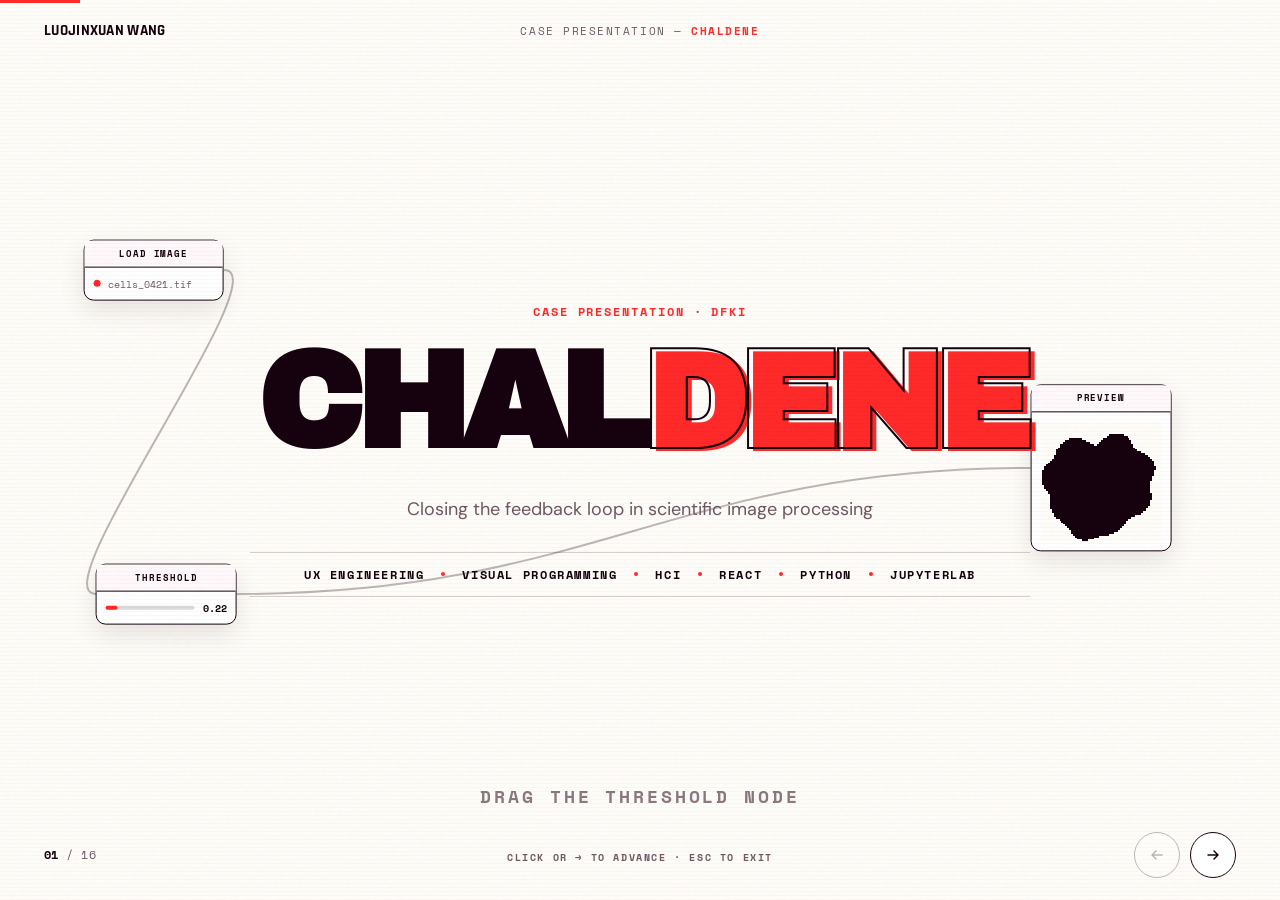
==== slides-chaldene.html @ ab882468 "Finish Goodgo slides" ====
<!doctype html>
<html lang="en">
  <head>
    <meta charset="UTF-8" />
    <meta name="viewport" content="width=device-width, initial-scale=1.0" />
    <meta name="theme-color" content="#ff2a2a" />
    <title>Chaldene — Case Presentation | Luojinxuan Wang</title>
    <meta name="description" content="Case presentation: closing the feedback loop in scientific image processing at DFKI." />
    <link
      rel="icon"
      href="data:image/svg+xml,%3Csvg xmlns='http://www.w3.org/2000/svg' viewBox='0 0 32 32'%3E%3Crect width='32' height='32' fill='%23fffdf9'/%3E%3Ccircle cx='13' cy='16' r='8' fill='%23ff2a2a'/%3E%3Crect x='15' y='8' width='12' height='12' rx='2.5' fill='%2316020e'/%3E%3Ccircle cx='11' cy='11' r='5' fill='none' stroke='%23f4cbd9' stroke-width='2.6'/%3E%3C/svg%3E"
    />
    <link rel="preconnect" href="https://fonts.googleapis.com" />
    <link rel="preconnect" href="https://fonts.gstatic.com" crossorigin />
    <link
      href="https://fonts.googleapis.com/css2?family=Archivo+Black&family=DM+Sans:wght@400;500;600;700&family=Rajdhani:wght@500;600;700&family=Space+Mono:wght@400;700&display=swap"
      rel="stylesheet"
    />
    <link rel="stylesheet" href="assets/css/slides.css" />
  </head>
  <body>
    <div class="noise"></div>
    <div class="scanlines"></div>
    <div class="deck-progress" aria-hidden="true"></div>

    <header class="deck-header">
      <a class="deck-brand" href="index.html">LUOJINXUAN WANG</a>
      <span class="deck-header-label mono">Case presentation — <b>Chaldene</b></span>
    </header>

    <main class="deck" aria-label="Chaldene case presentation slides">
      <div class="deck-track">
        <!-- 01 · Title -->
        <section class="slide slide--title" aria-label="Title">
          <!-- Decorative: a working miniature of the case — drag the threshold node and the
               preview re-renders. Pointer-only, hidden from assistive tech. -->
          <div class="hero-deco hero-lab" data-no-advance aria-hidden="true">
            <svg class="lab-wires"><path class="wire"></path><path class="wire"></path></svg>
            <div class="lab-node" data-node="0" style="--x: 12%; --y: 30%">
              <span class="ln-head">load image</span>
              <span class="ln-body"><i class="ln-dot"></i>cells_0421.tif</span>
            </div>
            <div class="lab-node" data-node="1" style="--x: 13%; --y: 66%">
              <span class="ln-head">threshold</span>
              <span class="ln-body"><span class="ln-slider"><i></i></span><b class="ln-val">0.42</b></span>
            </div>
            <div class="lab-node" data-node="2" style="--x: 86%; --y: 52%">
              <span class="ln-head">preview</span>
              <span class="ln-body"><canvas class="ln-canvas" width="64" height="64"></canvas></span>
            </div>
            <p class="deco-hint mono">Drag the threshold node</p>
          </div>
          <div class="slide-inner">
            <span class="kicker" data-s="1">Case presentation · DFKI</span>
            <h1 class="deck-name display" data-s="2">CHAL<span class="outline">DENE</span></h1>
            <p class="deck-sub" data-s="3">Closing the feedback loop in scientific image processing</p>
            <div class="spec deck-spec" data-s="4">
              <span>UX Engineering</span><span>Visual Programming</span><span>HCI</span><span>React</span
              ><span>Python</span><span>JupyterLab</span>
            </div>
          </div>
        </section>

        <!-- 02 · Context -->
        <section class="slide slide--statement" aria-label="Context: team and duration">
          <span class="slide-num mono"><b>02</b> — Context</span>
          <div class="slide-inner">
            <span class="kicker" data-s="1">Context</span>
            <h2 data-s="2">Where, how long, <span class="hl">with whom.</span></h2>
            <div class="facts">
              <div class="fact" data-s="3"><b>10 <em>months</em></b><span>Duration · student research assistant</span></div>
              <div class="fact" data-s="3"><b>DFKI</b><span>German Research Center for AI · Agents &amp; Simulated Reality group</span></div>
              <div class="fact" data-s="4"><b>My layer</b><span>The complete interaction layer — concept to shipped code</span></div>
              <div class="fact" data-s="4"><b>Full stack</b><span>React frontend · Python backend · JupyterLab</span></div>
            </div>
          </div>
        </section>


        <!-- 04 · Persona -->
        <section class="slide" aria-label="Targeted user persona">
          <span class="slide-num mono"><b>03</b> — The user</span>
          <div class="slide-inner">
            <span class="kicker" data-s="1">The user</span>
            <h2 data-s="2">A biologist. <span class="hl">Not a programmer.</span></h2>
            <div class="persona">
              <figure class="shot" data-s="3">
                <img
                  src="assets/images/slide-microscopy.jpg"
                  alt="Immunohistochemically stained tissue: colonic glands, DAB stain with hematoxylin counterstain"
                  loading="eager"
                />
                <figcaption>The kind of image she analyses — IHC stain, Center for Microscopy and Molecular Imaging</figcaption>
              </figure>
              <div>
                <div class="p-rows" data-s="4">
                  <div class="p-row"><span class="p-k">Works on</span><span>Cell &amp; tissue images — hundreds per experiment</span></div>
                  <div class="p-row"><span class="p-k">Expert in</span><span>Knowing what a good result looks like</span></div>
                  <div class="p-row"><span class="p-k">Not expert in</span><span>Python, environments, libraries</span></div>
                  <div class="p-row"><span class="p-k">Works by</span><span>Experimenting — change, look, judge, repeat</span></div>
                </div>
                <p class="p-quote" data-s="5">I can see when a segmentation is right. I just can't code my way there.</p>
              </div>
            </div>
          </div>
        </section>

        <!-- 05 · Pain point: code first -->
        <section class="slide slide--split" aria-label="Pain point: programming required">
          <span class="slide-num mono"><b>04</b> — Pain point</span>
          <div class="slide-inner">
            <div class="slide-copy">
              <span class="kicker" data-s="1">Pain point</span>
              <h2 data-s="2">First, become a <span class="hl">programmer.</span></h2>
              <p data-s="3">Before a single cell is counted: set up an environment, learn the libraries, write the code.</p>
              <span class="spec-label" data-s="4">Libraries she has to learn first</span>
              <div class="spec spec--left" data-s="4">
                <span>NumPy</span><span>SciPy</span><span>scikit-image</span><span>OpenCV</span
                ><span>Matplotlib</span>
              </div>
            </div>
            <div class="code-card" data-s="5">
              <div class="code-head"><i></i><i></i><i></i><span>count_cells.py</span></div>
              <pre><span class="c-dim">$</span> conda create -n imaging python=3.10
<span class="c-dim">$</span> pip install numpy scikit-image opencv-python

<span class="c-kw">import</span> numpy <span class="c-kw">as</span> np
<span class="c-kw">from</span> skimage <span class="c-kw">import</span> io, filters, measure

img    = io.imread(<span class="c-str">"cells_0421.tif"</span>)
gray   = img.mean(axis=<span class="c-str">2</span>)
t      = filters.threshold_otsu(gray)
binary = gray &gt; t        <span class="c-cmt"># is this right? run again…</span>
cells  = measure.label(binary)</pre>
            </div>
          </div>
        </section>

        <!-- 06 · Pain point stayed: seeing -->
        <section class="slide slide--stack" aria-label="Pain point: no visual feedback">
          <span class="slide-num mono"><b>05</b> — Pain point</span>
          <div class="slide-inner">
            <div class="slide-copy">
              <span class="kicker" data-s="1">Chaldene fixed the code…</span>
              <h2 data-s="2">…but not the <span class="hl">seeing.</span></h2>
              <ul data-s="3">
                <li>Parameters = text fields. <strong>Which number is right?</strong></li>
                <li>Previews: <strong>tiny and static.</strong></li>
                <li>Comparing: <strong>memory, or external tools.</strong></li>
              </ul>
            </div>
            <figure class="shot" style="--ar: 3038/788" data-s="4">
              <img src="assets/images/cs-chaldene-old-workflow.png" alt="The original Chaldene workflow, with every parameter entered as a plain text field" loading="eager" />
              <figcaption>Before — parameters as bare text fields, previews too small to judge</figcaption>
            </figure>
          </div>
        </section>

        <!-- 07 · What users really want -->
        <section class="slide slide--statement" aria-label="What users really want">
          <span class="slide-num mono"><b>06</b> — The need</span>
          <div class="slide-inner">
            <span class="kicker" data-s="1">What they really want</span>
            <h2 data-s="2">Not to program.<br />To <span class="hl">experiment.</span></h2>
            <div class="cycle" data-s="3">
              <div class="cycle-row">
                <b class="cyc" style="--i: 0">Change</b>
                <i class="cyc-arr" aria-hidden="true"></i>
                <b class="cyc" style="--i: 1">See</b>
                <i class="cyc-arr" aria-hidden="true"></i>
                <b class="cyc" style="--i: 2">Understand</b>
                <i class="cyc-arr" aria-hidden="true"></i>
                <b class="cyc" style="--i: 3">Repeat</b>
              </div>
              <div class="cycle-return"><span class="cycle-break" aria-hidden="true"></span></div>
              <p class="cycle-caption">Loop broken — you change a value and see nothing</p>
            </div>
          </div>
        </section>

        <!-- 08 · Design goals -->
        <section class="slide slide--statement" aria-label="Five design goals">
          <span class="slide-num mono"><b>07</b> — Direction</span>
          <div class="slide-inner">
            <span class="kicker" data-s="1">Research → direction</span>
            <h2 data-s="2">Five goals guarded every decision</h2>
            <ol class="goals">
              <li data-s="3"><span class="g-num">01</span><span><strong>Direct interaction</strong><span class="g-sub">Grab and drag — don't type numbers</span></span></li>
              <li data-s="3"><span class="g-num">02</span><span><strong>Less to remember</strong><span class="g-sub">The system keeps track, not the human</span></span></li>
              <li data-s="4"><span class="g-num">03</span><span><strong>Instant visual feedback</strong><span class="g-sub">Every change visible immediately</span></span></li>
              <li data-s="4"><span class="g-num">04</span><span><strong>Comparison that jumps out</strong><span class="g-sub">Differences hit the eye</span></span></li>
              <li data-s="5"><span class="g-num">05</span><span><strong>Speed that keeps up</strong><span class="g-sub">Stuttering feedback helps no one</span></span></li>
            </ol>
          </div>
        </section>

        <!-- 09 · Solution 1 -->
        <section class="slide slide--stack" aria-label="Parameter controls">
          <span class="slide-num mono"><b>08</b> — Design</span>
          <div class="slide-inner">
            <div class="ctrl-head">
              <div class="slide-copy">
                <span class="kicker" data-s="1">Solution 01</span>
                <h2 data-s="2">Touch the <span class="hl">parameters.</span></h2>
              </div>
              <figure class="ctrl ctrl--sm" data-s="3">
                <div class="ctrl-media">
                  <img src="assets/images/cs-chaldene-slider.png" alt="Hybrid control: a slider paired with an exact number field" loading="eager" />
                </div>
                <figcaption><b>Slider + number</b> — feel it, still document it</figcaption>
              </figure>
            </div>
            <div class="ctrl-pair" data-s="4">
              <figure class="ctrl">
                <div class="ctrl-media">
                  <img src="assets/images/cs-chaldene-histo.png" alt="Histogram control: pick the range directly in the distribution" loading="eager" />
                </div>
                <figcaption><b>Histogram range</b> — cut where the data is, not blind</figcaption>
              </figure>
              <figure class="ctrl">
                <div class="ctrl-media">
                  <img src="assets/images/cs-chaldene-crop.jpg" alt="Visual cropper: drag a frame instead of typing four coordinates" loading="eager" />
                </div>
                <figcaption><b>Visual cropper</b> — drag a frame, not four coordinates</figcaption>
              </figure>
            </div>
          </div>
        </section>

        <!-- 10 · Solution 2 -->
        <section class="slide slide--stack" aria-label="Synchronized image viewer">
          <span class="slide-num mono"><b>09</b> — Design</span>
          <div class="slide-inner">
            <div class="slide-copy">
              <span class="kicker" data-s="1">Solution 02</span>
              <h2 data-s="2">Every node, <span class="hl">one view.</span></h2>
              <p data-s="3">Zoom in one node — all nodes follow. <strong>The same cell, at every step, at the same time.</strong></p>
            </div>
            <figure class="shot" data-s="4">
              <video class="shot-video" style="--ar: 1296/346"
                     poster="assets/images/cs-chaldene-nodessync-poster.jpg"
                     autoplay loop muted playsinline preload="auto"
                     aria-label="Zooming one node moves every other node to the same spot">
                <source src="assets/video/cs-chaldene-nodessync.mp4" type="video/mp4" />
                <source src="assets/video/cs-chaldene-nodessync.webm" type="video/webm" />
              </video>
              <figcaption>Zoom one node — every other node jumps to the same spot</figcaption>
            </figure>
          </div>
        </section>

        <!-- 11 · Solution 3 -->
        <section class="slide slide--split" aria-label="Difference map">
          <span class="slide-num mono"><b>10</b> — Design</span>
          <div class="slide-inner">
            <div class="slide-copy">
              <span class="kicker" data-s="1">Solution 03</span>
              <h2 data-s="2">Make the change <span class="hl">visible.</span></h2>
              <p data-s="3">The difference map highlights exactly the pixels an operation changed — right inside the node. <strong>What did this step do? One glance.</strong></p>
            </div>
            <figure class="shot shot--cap" data-s="4">
              <video class="shot-video" style="--ar: 600/644"
                     poster="assets/images/cs-chaldene-diff-poster.jpg"
                     autoplay loop muted playsinline preload="auto"
                     aria-label="Toggling Diff on the remove-small-objects node reveals exactly which pixels changed">
                <source src="assets/video/cs-chaldene-diff.mp4" type="video/mp4" />
                <source src="assets/video/cs-chaldene-diff.webm" type="video/webm" />
              </video>
              <figcaption>Toggle Diff — the map marks exactly what the operation removed</figcaption>
            </figure>
          </div>
        </section>

        <!-- 12 · Solution 4 -->
        <section class="slide slide--split" aria-label="Batch processing">
          <span class="slide-num mono"><b>11</b> — Design</span>
          <div class="slide-inner">
            <div class="slide-copy">
              <span class="kicker" data-s="1">Solution 04</span>
              <h2 data-s="2">Nobody analyses <span class="hl">one</span> image.</h2>
              <p data-s="3">Research means series — often hundreds. One interface to select and manage whole collections.</p>
            </div>
            <figure class="shot shot--cap" style="--ar: 690/1198" data-s="4">
              <img src="assets/images/cs-chaldene-batch.jpg" alt="Batch interface for selecting and managing whole image collections" loading="eager" />
            </figure>
          </div>
        </section>

        <!-- 13 · A decision change -->
        <section class="slide slide--statement slide--anchor-top" aria-label="A decision change: grid search">
          <span class="slide-num mono"><b>12</b> — A decision change</span>
          <div class="slide-inner">
            <span class="kicker" data-s="1">A decision change · mid-project evaluation</span>
            <h2 data-s="2">They asked for a tree.<br />They needed a <span class="hl">gallery.</span></h2>
            <div class="reveal-zone">
            <p data-s="3">The wish: collapsible results for parameter search. I took it seriously — not literally.</p>
            <div class="sketch2 sketch2--seq">
              <div class="sketch-card sk-tree" data-s="4">
                <span class="sk-badge is-no" aria-hidden="true">✕</span>
                <svg viewBox="0 0 240 120" fill="none" aria-hidden="true">
                  <rect x="8" y="8" width="70" height="18" rx="4" stroke="currentColor" stroke-width="2"/>
                  <path d="M20 26v64M20 44h18M20 66h18M20 90h18" stroke="currentColor" stroke-width="2" stroke-linecap="round"/>
                  <rect x="42" y="36" width="60" height="16" rx="4" stroke="currentColor" stroke-width="2"/>
                  <rect x="42" y="58" width="60" height="16" rx="4" stroke="currentColor" stroke-width="2"/>
                  <rect x="42" y="82" width="60" height="16" rx="4" stroke="currentColor" stroke-width="2"/>
                  <path d="M112 44v40M112 58h16M112 84h16" stroke="currentColor" stroke-width="2" stroke-linecap="round"/>
                  <rect x="132" y="50" width="52" height="16" rx="4" stroke="currentColor" stroke-width="2"/>
                  <rect x="132" y="76" width="52" height="16" rx="4" stroke="currentColor" stroke-width="2"/>
                  <text x="196" y="66" font-size="26" fill="currentColor" font-family="monospace">?</text>
                </svg>
                <span class="sk-label">Tree — one direction only. 3+ parameters: unreadable</span>
              </div>
              <div class="sketch-card sk-gallery" data-build="1">
                <span class="sk-badge is-yes" aria-hidden="true">✓</span>
                <svg viewBox="0 0 240 120" fill="none" aria-hidden="true">
                  <rect x="14" y="10" width="60" height="44" rx="5" stroke="currentColor" stroke-width="2"/>
                  <rect x="90" y="10" width="60" height="44" rx="5" stroke="currentColor" stroke-width="2"/>
                  <rect x="166" y="10" width="60" height="44" rx="5" stroke="currentColor" stroke-width="2"/>
                  <rect x="14" y="66" width="60" height="44" rx="5" stroke="currentColor" stroke-width="2"/>
                  <rect x="90" y="66" width="60" height="44" rx="5" stroke="#ff2a2a" stroke-width="3"/>
                  <path class="sk-check" d="M108 88l8 8 16-16" stroke="#ff2a2a" stroke-width="3" stroke-linecap="round" stroke-linejoin="round" fill="none"/>
                  <rect x="166" y="66" width="60" height="44" rx="5" stroke="currentColor" stroke-width="2"/>
                </svg>
                <span class="sk-label">Gallery dialog — every combination side by side, pick with your eyes</span>
              </div>
            </div>
              <figure class="gallery-reveal" data-build="2">
                <img src="assets/images/cs-chaldene-gallery.jpg" alt="The grid-search gallery: every parameter combination rendered side by side for comparison" loading="eager" />
                <figcaption>What shipped — compare with your eyes, one click back into the pipeline</figcaption>
              </figure>
            </div>
          </div>
        </section>

        <!-- 14 · Under the hood -->
        <section class="slide slide--statement" aria-label="Engineering under the hood">
          <span class="slide-num mono"><b>13</b> — Engineering</span>
          <div class="slide-inner">
            <span class="kicker" data-s="1">Under the hood</span>
            <h2 data-s="2">More previews —<br /><span class="hl">zero waiting.</span></h2>
            <p data-s="3">The heavy maths runs on the server, but the picture is <strong>drawn on your own screen</strong> — so zooming and panning never wait for anything. And every preview travels bundled into a single message. That part is a trade:</p>
            <div class="race" data-s="4">
              <div class="race-row">
                <span class="race-name">Send a link, then go and fetch the picture</span>
                <div class="race-line">
                  <div class="race-bar" style="width: 90%">
                    <span class="seg seg-msg" style="--w: 11">Message</span>
                    <span class="seg seg-wait" style="--w: 34">Screen has to ask a second time</span>
                    <span class="seg seg-img" style="--w: 45">Picture</span>
                  </div>
                  <span class="race-flag">On screen</span>
                </div>
              </div>
              <div class="race-row">
                <span class="race-name">Send the picture inside the message</span>
                <div class="race-line">
                  <div class="race-bar" style="width: 75%">
                    <span class="seg seg-both" style="--w: 75">Message with the picture already inside</span>
                  </div>
                  <span class="race-flag is-win">On screen, sooner</span>
                </div>
              </div>
            </div>
            <p class="race-note" data-s="5">One less wait for every preview — and a pipeline is full of previews</p>
          </div>
        </section>

        <!-- 15 · Impact -->
        <section class="slide slide--statement" aria-label="Impact">
          <span class="slide-num mono"><b>14</b> — Impact</span>
          <div class="slide-inner">
            <span class="kicker" data-s="1">Impact</span>
            <h2 data-s="2">The loop is <span class="hl">closed.</span></h2>
            <div class="cycle cycle--closed" data-s="3" style="margin-top: 18px">
              <div class="cycle-row">
                <b class="cyc" style="--i: 0">Change</b>
                <i class="cyc-arr" aria-hidden="true"></i>
                <b class="cyc" style="--i: 1">See</b>
                <i class="cyc-arr" aria-hidden="true"></i>
                <b class="cyc" style="--i: 2">Understand</b>
                <i class="cyc-arr" aria-hidden="true"></i>
                <b class="cyc" style="--i: 3">Repeat</b>
              </div>
              <div class="cycle-return"></div>
            </div>
            <div class="cols2" style="margin-top: 30px">
              <div class="col-card">
                <span class="kicker" data-s="2">Before</span>
                <p data-s="2">Type. Run. Guess. Remember.</p>
              </div>
              <div class="col-card is-accent">
                <span class="kicker" data-s="3">After</span>
                <p data-s="3">Tune visually. Inspect in place. Compare side by side.</p>
              </div>
            </div>
            <p data-s="4" style="margin-top: 24px">
              Plus an extended node spec: new widgets integrate easily. <strong>The system grows — without me.</strong>
            </p>
          </div>
        </section>

        <!-- 16 · Reflection / End -->
        <section class="slide slide--statement" aria-label="Reflection: what I learned">
          <span class="slide-num mono"><b>15</b> — Reflection</span>
          <div class="slide-inner">
            <span class="kicker" data-s="1">What I learned</span>
            <h2 data-s="2">The feedback loop <span class="hl">is</span> the product.</h2>
            <p data-s="3">Users forgive a missing feature. They don't forgive a system that shows them nothing.</p>
            <p data-s="4">And design goals beat clever ideas — five of them kept me from arbitrary decisions.</p>
          </div>
        </section>

        <!-- 16 · Next time -->
        <section class="slide slide--statement slide--end" aria-label="Next time">
          <span class="slide-num mono"><b>16</b> — Next time</span>
          <div class="slide-inner">
            <span class="kicker" data-s="1">Next time</span>
            <h2 data-s="2">Measure it —<br /><span class="hl">not just ship it.</span></h2>
            <p data-s="3">My feedback was fast but informal. Next time I measure before and after — task times, most obviously — so I can show not just <em>that</em> it got better, but <strong>by how much</strong>.</p>
            <div class="deck-actions" data-build="1">
              <a class="deck-cta deck-cta--primary" href="index.html" data-back>Back to case study</a>
              <a class="deck-cta deck-cta--ghost" href="slides-goodgo.html">Next deck: GoodGo →</a>
            </div>
          </div>
        </section>
      </div>
    </main>

    <footer class="deck-footer">
      <span class="deck-count mono" aria-live="polite"></span>
      <span class="deck-hint mono" aria-hidden="true">Click or → to advance · Esc to exit</span>
      <div class="deck-nav">
        <button class="deck-btn" type="button" data-nav="prev" aria-label="Previous slide">
          <svg width="16" height="16" viewBox="0 0 16 16" fill="none" aria-hidden="true">
            <path d="M13 8H3M7 4L3 8l4 4" stroke="currentColor" stroke-width="1.5" stroke-linecap="round" stroke-linejoin="round"></path>
          </svg>
        </button>
        <button class="deck-btn" type="button" data-nav="next" aria-label="Next slide">
          <svg width="16" height="16" viewBox="0 0 16 16" fill="none" aria-hidden="true">
            <path d="M3 8h10M9 4l4 4-4 4" stroke="currentColor" stroke-width="1.5" stroke-linecap="round" stroke-linejoin="round"></path>
          </svg>
        </button>
      </div>
    </footer>

    <script src="assets/js/slides.js" defer></script>
  </body>
</html>
---- assets/css/slides.css ----
/* ===== CASE PRESENTATION DECKS: shared styles for slides-chaldene.html / slides-goodgo.html.
   Reuses the site's design tokens so the decks feel like rooms of the same house. ===== */
:root {
  --paper: #fffdf9;
  --white: #ffffff;
  --ink: #16020e;
  --muted: #6f5764;
  --pink: #f7a4c4;
  --pink-soft: #fff9fb;
  --red: #ff2a2a;
  --red-dark: #b60024;
  --line: rgba(22, 2, 14, 0.18);
  --ease: cubic-bezier(0.16, 1, 0.3, 1);
  --ease-move: cubic-bezier(0.77, 0, 0.175, 1);
  --press: scale(0.97);
  --font-body: "DM Sans", -apple-system, BlinkMacSystemFont, "Segoe UI", sans-serif;
  --font-display: "Rajdhani", "Space Grotesk", sans-serif;
  --font-mono: "Space Mono", "SFMono-Regular", Consolas, monospace;
}
* {
  box-sizing: border-box;
}
html,
body {
  height: 100%;
}
body {
  margin: 0;
  background: var(--paper);
  color: var(--ink);
  font-family: var(--font-body);
  line-height: 1.5;
  overflow: hidden;
}
a {
  color: inherit;
  text-decoration: none;
  font: inherit;
}
button {
  font: inherit;
  color: inherit;
}
::selection {
  background: var(--red);
  color: var(--white);
}
:focus-visible {
  outline: 3px solid var(--red);
  outline-offset: 4px;
}
.mono {
  font-family: var(--font-mono);
  letter-spacing: 0.04em;
}
.display {
  font-family: "Archivo Black", "Arial Black", Impact, sans-serif;
  text-transform: uppercase;
  letter-spacing: -0.06em;
}
.outline {
  color: transparent;
  -webkit-text-stroke: 2px var(--ink);
  text-shadow: 5px 3px 0 var(--red);
}

/* ===== TEXTURE OVERLAYS: same film grain + scanlines as the main site. ===== */
.noise,
.scanlines {
  position: fixed;
  inset: 0;
  pointer-events: none;
  z-index: 1000;
}
.noise {
  opacity: 0.055;
  mix-blend-mode: multiply;
  background-image: url("data:image/svg+xml,%3Csvg viewBox='0 0 180 180' xmlns='http://www.w3.org/2000/svg'%3E%3Cfilter id='n'%3E%3CfeTurbulence type='fractalNoise' baseFrequency='.85' numOctaves='3' stitchTiles='stitch'/%3E%3C/filter%3E%3Crect width='100%25' height='100%25' filter='url(%23n)' opacity='.5'/%3E%3C/svg%3E");
}
.scanlines {
  opacity: 0.045;
  background: repeating-linear-gradient(to bottom, transparent 0 3px, rgba(22, 2, 14, 0.55) 3px 4px);
}

/* ===== CHROME: progress bar, header, footer controls. ===== */
.deck-progress {
  position: fixed;
  top: 0;
  left: 0;
  height: 3px;
  width: 100%;
  transform: scaleX(0);
  transform-origin: 0 50%;
  background: var(--red);
  z-index: 1002;
  /* scaleX, not width: composited, so the most-seen animation in the deck never
     touches layout. */
  transition: transform 640ms var(--ease-move);
  will-change: transform;
}
/* Grid, not space-between: the centre label stays centred whether or not the
   deck carries a trailing Esc pill. */
.deck-header {
  position: fixed;
  top: 0;
  left: 0;
  right: 0;
  z-index: 1001;
  display: grid;
  grid-template-columns: 1fr auto 1fr;
  align-items: center;
  gap: 18px;
  padding: 20px clamp(20px, 4vw, 44px);
}
.deck-header-label {
  justify-self: center;
}
.deck-brand {
  font-family: var(--font-display);
  font-weight: 700;
  font-size: 15px;
  letter-spacing: 0.02em;
  transition: color 0.2s ease;
}
.deck-brand:hover {
  color: var(--red);
}
.deck-header-label {
  font-size: 11px;
  text-transform: uppercase;
  letter-spacing: 0.14em;
  color: var(--muted);
}
.deck-header-label b {
  color: var(--red);
  font-weight: 700;
}
.deck-footer {
  position: fixed;
  left: 0;
  right: 0;
  bottom: 0;
  z-index: 1001;
  display: flex;
  align-items: center;
  justify-content: space-between;
  gap: 18px;
  padding: 18px clamp(20px, 4vw, 44px) 22px;
  pointer-events: none;
}
.deck-footer > * {
  pointer-events: auto;
}
.deck-count {
  font-size: 12px;
  color: var(--muted);
}
.deck-count b {
  color: var(--ink);
  font-weight: 700;
}
.deck-hint {
  position: absolute;
  left: 50%;
  top: 50%;
  transform: translate(-50%, -50%);
  text-align: center;
  white-space: nowrap;
  font-size: 10px;
  font-weight: 700;
  text-transform: uppercase;
  letter-spacing: 0.16em;
  color: var(--muted);
  transition: opacity 0.5s var(--ease);
}
.deck-hint.is-hidden {
  opacity: 0;
}
.deck-nav {
  display: flex;
  gap: 10px;
}
.deck-btn {
  width: 46px;
  height: 46px;
  border-radius: 50%;
  border: 1.5px solid var(--ink);
  background: var(--white);
  display: grid;
  place-items: center;
  cursor: pointer;
  transition: background 0.2s ease, color 0.2s ease, transform 160ms var(--ease), opacity 0.2s ease;
}
@media (hover: hover) and (pointer: fine) {
  .deck-btn:hover:not(:disabled) {
    background: var(--ink);
    color: var(--white);
  }
}
.deck-btn:active:not(:disabled) {
  transform: var(--press);
}
.deck-btn:disabled {
  opacity: 0.28;
  cursor: default;
}

/* ===== DECK: horizontal track, one viewport per slide. ===== */
.deck {
  position: fixed;
  inset: 0;
  overflow: hidden;
}
.deck-track {
  display: flex;
  height: 100%;
  transition: transform 640ms var(--ease-move);
  will-change: transform;
}
.slide {
  position: relative;
  flex: 0 0 100%;
  height: 100%;
  display: grid;
  place-items: center;
  padding: clamp(84px, 12vh, 130px) clamp(22px, 6vw, 96px);
  overflow-y: auto;
  /* Collage pieces fly in from outside the frame; never surface a sideways scrollbar. */
  overflow-x: hidden;
}
.slide-inner {
  width: 100%;
  max-width: 1160px;
}
.slide-num {
  position: absolute;
  top: clamp(72px, 10vh, 104px);
  left: clamp(22px, 6vw, 96px);
  font-family: var(--font-mono);
  font-size: 12px;
  color: var(--muted);
  letter-spacing: 0.1em;
}
.slide-num b {
  color: var(--red);
  font-weight: 400;
}

/* Content stagger: children fade/rise in when their slide becomes active. */
.slide [data-s] {
  opacity: 0;
  transform: translateY(14px);
  transition: opacity 0.55s var(--ease), transform 0.55s var(--ease);
}
.slide.is-active [data-s] {
  opacity: 1;
  transform: none;
}
.slide.is-active [data-s="1"] { transition-delay: 120ms; }
.slide.is-active [data-s="2"] { transition-delay: 180ms; }
.slide.is-active [data-s="3"] { transition-delay: 240ms; }
.slide.is-active [data-s="4"] { transition-delay: 300ms; }
.slide.is-active [data-s="5"] { transition-delay: 360ms; }
.slide.is-active [data-s="6"] { transition-delay: 420ms; }

/* ===== SHARED TYPE ===== */
.kicker {
  display: block;
  font-family: var(--font-mono);
  font-size: 12px;
  font-weight: 700;
  text-transform: uppercase;
  letter-spacing: 0.16em;
  color: var(--red);
  margin: 0 0 18px;
}
.slide h2 {
  font-family: var(--font-display);
  font-weight: 700;
  font-size: clamp(1.9rem, 4.6vw, 3.4rem);
  line-height: 1.02;
  letter-spacing: -0.02em;
  margin: 0 0 20px;
  text-wrap: balance;
}
.slide p {
  font-size: clamp(15px, 1.5vw, 18px);
  color: var(--muted);
  line-height: 1.75;
  margin: 0 0 16px;
  max-width: 62ch;
  text-wrap: pretty;
}
.slide p strong {
  color: var(--ink);
}
.slide ul {
  margin: 4px 0 0;
  padding-left: 20px;
  display: flex;
  flex-direction: column;
  gap: 10px;
}
.slide li {
  font-size: clamp(14px, 1.4vw, 17px);
  color: var(--muted);
  line-height: 1.55;
}
.slide li::marker {
  color: var(--red);
}
.slide li strong {
  color: var(--ink);
}
.hl {
  color: var(--red);
}
/* ===== SPEC ROW: rule-bounded mono credits line. Replaces pill chips — reads like
   film credits / a technical spec strip rather than a tag cloud. ===== */
.spec {
  display: flex;
  flex-wrap: wrap;
  align-items: center;
  justify-content: center;
  gap: 0 clamp(11px, 1.4vw, 17px);
  padding: 13px 0;
  border-top: 1px solid var(--line);
  border-bottom: 1px solid var(--line);
  font-family: var(--font-mono);
  font-size: clamp(9.5px, 1vw, 11.5px);
  font-weight: 700;
  text-transform: uppercase;
  letter-spacing: 0.14em;
  color: var(--ink);
}
.spec span {
  display: inline-flex;
  align-items: center;
  gap: clamp(11px, 1.4vw, 17px);
  opacity: 0;
  transform: translateY(6px);
  transition: opacity 0.42s var(--ease), transform 0.42s var(--ease);
}
/* Red dot separator instead of a chip outline. */
.spec span::after {
  content: "";
  width: 4px;
  height: 4px;
  border-radius: 50%;
  background: var(--red);
  flex: 0 0 auto;
}
.spec span:last-child::after {
  display: none;
}
.slide.is-active .spec span {
  opacity: 1;
  transform: none;
}
.slide.is-active .spec span:nth-child(1) { transition-delay: 300ms; }
.slide.is-active .spec span:nth-child(2) { transition-delay: 340ms; }
.slide.is-active .spec span:nth-child(3) { transition-delay: 380ms; }
.slide.is-active .spec span:nth-child(4) { transition-delay: 420ms; }
.slide.is-active .spec span:nth-child(5) { transition-delay: 460ms; }
.slide.is-active .spec span:nth-child(6) { transition-delay: 500ms; }
.spec--left {
  justify-content: flex-start;
  margin-top: 18px;
}
.spec-label {
  display: block;
  margin-top: 20px;
  font-family: var(--font-mono);
  font-size: 10px;
  font-weight: 700;
  text-transform: uppercase;
  letter-spacing: 0.14em;
  color: var(--muted);
}

/* ===== TITLE SLIDE ===== */
.slide--title {
  text-align: center;
}
.deck-name {
  font-size: clamp(3rem, 12vw, 8.5rem);
  line-height: 0.95;
  margin: 0 0 26px;
}
.deck-sub {
  font-size: clamp(16px, 1.8vw, 21px);
  color: var(--muted);
  max-width: 46ch;
  text-align: center;
  margin: 0 auto 26px;
}
.slide p.deck-sub {
  max-width: 46ch;
  text-align: center;
  margin: 0 auto 26px;
}
.deck-spec {
  max-width: 780px;
  margin-inline: auto;
}
/* ===== HERO DECORATIONS: pointer-driven, and specific to each case rather than
   generic shapes. Decorative only — kept out of the tab order and the a11y tree. ===== */
/* z-index 0, not -1: at -1 the slide paints over the decoration and swallows its
   pointer events. The title copy is lifted above it instead. */
.hero-deco {
  position: absolute;
  inset: 0;
  z-index: 0;
  pointer-events: none;
}
.slide--title .slide-inner {
  position: relative;
  z-index: 1;
  pointer-events: none;
}
.slide--title .slide-inner a {
  pointer-events: auto;
}
.deco-hint {
  position: absolute;
  left: 50%;
  bottom: 8%;
  transform: translateX(-50%);
  width: max-content;
  max-width: calc(100% - 40px);
  margin: 0;
  text-align: center;
  font-family: var(--font-mono);
  font-size: 10px;
  font-weight: 700;
  text-transform: uppercase;
  letter-spacing: 0.16em;
  color: var(--muted);
  opacity: 0.8;
  transition: opacity 0.4s var(--ease);
}
.hero-deco.is-touched .deco-hint {
  opacity: 0;
}

/* --- Chaldene: a live node graph. Drag the threshold node, watch the preview --- */
.lab-wires {
  position: absolute;
  inset: 0;
  width: 100%;
  height: 100%;
  overflow: visible;
}
.lab-wires .wire {
  fill: none;
  stroke: var(--ink);
  stroke-opacity: 0.28;
  stroke-width: 2;
}
.lab-node {
  position: absolute;
  left: var(--x);
  top: var(--y);
  transform: translate(-50%, -50%);
  width: clamp(118px, 11vw, 152px);
  background: var(--white);
  border: 1.5px solid var(--ink);
  border-radius: 10px;
  box-shadow: 0 10px 26px rgba(22, 2, 14, 0.1);
  pointer-events: auto;
  cursor: grab;
  touch-action: none;
  user-select: none;
}
.lab-node.is-dragging {
  cursor: grabbing;
  box-shadow: 0 18px 38px rgba(22, 2, 14, 0.18);
}
.ln-head {
  display: block;
  padding: 6px 9px;
  border-bottom: 1.5px solid var(--ink);
  background: var(--pink-soft);
  font-family: var(--font-mono);
  font-size: 9px;
  font-weight: 700;
  text-transform: uppercase;
  letter-spacing: 0.1em;
}
.ln-body {
  display: flex;
  align-items: center;
  gap: 8px;
  padding: 9px;
  font-family: var(--font-mono);
  font-size: 9.5px;
  color: var(--muted);
}
.ln-dot {
  width: 7px;
  height: 7px;
  border-radius: 50%;
  background: var(--red);
  flex: 0 0 auto;
}
.ln-slider {
  position: relative;
  flex: 1;
  height: 4px;
  border-radius: 2px;
  background: rgba(22, 2, 14, 0.14);
}
.ln-slider i {
  position: absolute;
  inset: 0 auto 0 0;
  width: var(--fill, 42%);
  background: var(--red);
  border-radius: 2px;
}
.ln-val {
  font-weight: 700;
  color: var(--ink);
  font-variant-numeric: tabular-nums;
}
.ln-canvas {
  display: block;
  width: 100%;
  height: auto;
  image-rendering: pixelated;
}

/* --- GoodGo: a route you can break. Toggle a stop, the trip fails --- */
.rt-svg {
  position: absolute;
  inset: 0;
  width: 100%;
  height: 100%;
  overflow: visible;
}
.rt-line {
  fill: none;
  stroke: var(--ink);
  stroke-opacity: 0.3;
  stroke-width: 3;
  stroke-linecap: round;
  transition: stroke 0.3s var(--ease), stroke-opacity 0.3s var(--ease);
}
.hero-deco.is-broken .rt-line {
  stroke: var(--red);
  stroke-opacity: 0.55;
  stroke-dasharray: 9 9;
}
.rt-dot {
  position: absolute;
  left: 0;
  top: 0;
  width: 13px;
  height: 13px;
  margin: -6.5px 0 0 -6.5px;
  border-radius: 50%;
  background: var(--red);
  box-shadow: 0 0 0 4px rgba(255, 42, 42, 0.18);
  offset-path: var(--route);
  offset-rotate: 0deg;
  animation: travel 7s linear infinite;
}
@keyframes travel {
  to {
    offset-distance: 100%;
  }
}
.hero-deco.is-broken .rt-dot {
  animation-play-state: paused;
  background: var(--ink);
  box-shadow: none;
  opacity: 0.35;
}
.rt-stop {
  position: absolute;
  left: var(--x);
  top: var(--y);
  transform: translate(-50%, -50%);
  width: 42px;
  height: 42px;
  display: grid;
  place-items: center;
  padding: 0;
  border: 2px solid var(--ink);
  border-radius: 50%;
  background: var(--white);
  color: var(--ink);
  pointer-events: auto;
  cursor: pointer;
  transition: transform 160ms var(--ease), background 0.2s ease, color 0.2s ease, border-color 0.2s ease;
}
.rt-stop:active {
  transform: translate(-50%, -50%) scale(0.94);
}
@media (hover: hover) and (pointer: fine) {
  .rt-stop:hover {
    background: var(--pink-soft);
  }
}
.rt-stop[aria-pressed="true"] {
  background: var(--red);
  border-color: var(--red);
  color: var(--white);
}
.rt-stop svg {
  width: 20px;
  height: 20px;
}
.rt-label {
  position: absolute;
  left: 50%;
  top: calc(100% + 7px);
  transform: translateX(-50%);
  padding: 3px 7px;
  background: var(--ink);
  color: var(--paper);
  font-family: var(--font-mono);
  font-size: 8px;
  font-weight: 700;
  letter-spacing: 0.1em;
  text-transform: uppercase;
  white-space: nowrap;
  opacity: 0;
  transition: opacity 0.2s var(--ease);
}
.rt-stop[aria-pressed="true"] .rt-label,
.rt-stop:hover .rt-label {
  opacity: 1;
}
.rt-stop[aria-pressed="true"] .rt-label {
  background: var(--red);
}

/* ===== STATEMENT SLIDE ===== */
.slide--statement {
  text-align: center;
}
.slide--statement h2 {
  font-size: clamp(2.1rem, 5.6vw, 4.4rem);
  max-width: 22ch;
  margin-inline: auto;
}
.slide--statement p {
  margin-inline: auto;
}
.slide--statement .kicker {
  margin-bottom: 22px;
}

/* ===== SPLIT SLIDE: copy left, media right. ===== */
.slide--split .slide-inner {
  display: grid;
  grid-template-columns: 1.02fr 0.98fr;
  gap: clamp(36px, 6vw, 84px);
  align-items: center;
}

/* ===== REAL SLIDE IMAGES (shipped art / photography). ===== */
.shot {
  margin: 0;
}
.shot img {
  width: 100%;
  aspect-ratio: var(--ar, 1 / 1);
  object-fit: contain;
  display: block;
  border-radius: 14px;
  background: var(--pink-soft);
  box-shadow: 0 18px 44px rgba(22, 2, 14, 0.1);
}
.shot-video {
  width: 100%;
  aspect-ratio: var(--ar, 16 / 9);
  object-fit: cover;
  display: block;
  border-radius: 14px;
  background: var(--pink-soft);
  box-shadow: 0 18px 44px rgba(22, 2, 14, 0.1);
}
/* Portrait screenshots: cap by height so they don't tower over the copy column. */
.shot--cap img {
  width: auto;
  max-width: 100%;
  max-height: 54vh;
  margin-inline: auto;
}

/* A figure that is itself a build step waits its turn. .emph is excluded — that one is
   on screen from the start; only its blur-and-frame emphasis is the build. */
.shot[data-build]:not(.emph) {
  opacity: 0;
  transform: translateY(10px);
  transition: opacity 0.45s var(--ease), transform 0.45s var(--ease);
}
.shot[data-build]:not(.emph).is-shown {
  opacity: 1;
  transform: none;
}

/* ===== EMPHASIS: on click, blur the chart and hold one row sharp inside a red frame.
   A second copy of the image, clipped to that row, sits over the blurred original. ===== */
.emph {
  position: relative;
  z-index: 2;
}
.emph > img:first-of-type {
  transition: filter 0.5s var(--ease);
}
.emph.is-shown > img:first-of-type {
  filter: blur(2.2px);
}
.emph-focus {
  position: absolute;
  inset: 0;
  width: 100%;
  height: 100%;
  box-shadow: none;
  /* the "limited transportation options" row, measured off the source chart */
  clip-path: inset(16.3% 8% 76.2% 0.8%);
  /* grow about the centre of that row, so it swells in place */
  transform-origin: 46.4% 20.05%;
  transform: scale(1);
  opacity: 0;
  transition: opacity 0.4s var(--ease), transform 0.55s var(--ease), filter 0.55s var(--ease);
}
.emph.is-shown .emph-focus {
  opacity: 1;
  transform: scale(1.7);
  filter: drop-shadow(0 14px 30px rgba(22, 2, 14, 0.3));
}
.emph-box {
  position: absolute;
  inset: 16.3% 8% 76.2% 0.8%;
  border: 2.5px solid var(--red);
  border-radius: 3px;
  opacity: 0;
  transform: scale(1);
  transition: opacity 0.4s var(--ease), transform 0.55s var(--ease);
}
.emph.is-shown .emph-box {
  opacity: 1;
  transform: scale(1.7);
}
/* Sized by information density, not equally: the slider is one small widget, so it
   rides beside the heading; the histogram and cropper carry real detail and take
   the full width below. Their columns are proportional to their aspect ratios, so
   both land at exactly the same height with no ragged edge. */
.ctrl-head {
  display: grid;
  grid-template-columns: 1fr auto;
  gap: clamp(22px, 4vw, 56px);
  align-items: center;
}
/* Columns are proportional to each image's aspect ratio, so filling them edge to
   edge lands both at exactly the same height — no ragged bottom. */
.ctrl-pair {
  display: grid;
  grid-template-columns: 1.725fr 0.751fr;
  gap: 16px;
  align-items: start;
  width: 100%;
  max-width: 1080px;
  margin-inline: auto;
}
.ctrl--sm {
  width: clamp(210px, 25vw, 320px);
}
.ctrl {
  margin: 0;
  display: flex;
  flex-direction: column;
  gap: 7px;
  min-width: 0;
}
/* No inner padding and no fill: the screenshots sit flush to their hairline frame.
   Padding was what made the narrower cropper column come up shorter than the
   histogram — it eats proportionally more of a narrow column than a wide one. */
.ctrl-media {
  display: block;
  border: 1px solid var(--line);
  border-radius: 8px;
  overflow: hidden;
  background: none;
  min-width: 0;
}
.ctrl-media img {
  display: block;
  width: 100%;
  height: auto;
}
.ctrl figcaption {
  font-family: var(--font-mono);
  font-size: 9px;
  font-weight: 700;
  text-transform: uppercase;
  letter-spacing: 0.12em;
  color: var(--muted);
  text-align: center;
}
.ctrl figcaption b {
  color: var(--ink);
}
/* Columns proportional to each chart's aspect ratio, so all three sit flush. */
.chart-row {
  display: grid;
  grid-template-columns: 0.863fr 1.657fr 1.292fr;
  gap: 16px;
  align-items: start;
}
/* Copy above, full-bleed panorama below — for very wide screenshots. */
.slide--stack .slide-inner {
  display: grid;
  gap: clamp(18px, 3vh, 34px);
}
.slide--stack .slide-copy {
  max-width: 74ch;
}
/* ===== SLIDE 12 SEQUENCE =====
   Beat 1: the tree alone, centred.
   Beat 2: a cross lands on it while the gallery slides in from the right, squeezing
           the tree leftward (the grid columns and container width animate together).
   Beat 3: the real result grows out of the gallery sketch. */
.sketch2.sketch2--seq {
  max-width: 420px;
  margin-inline: auto;
  /* 0fr would still reserve the item's min-content width; an explicit 0% collapses it. */
  grid-template-columns: 100% 0%;
  gap: 0;
  transition: max-width 0.62s var(--ease), grid-template-columns 0.62s var(--ease),
    gap 0.62s var(--ease);
}
.sketch2.sketch2--seq:has(.sk-gallery.is-shown) {
  max-width: 700px;
  grid-template-columns: calc(50% - 9px) calc(50% - 9px);
  gap: 18px;
}
.sk-gallery {
  min-width: 0;
  overflow: hidden;
  opacity: 0;
  transform: translateX(40px);
  transition: opacity 0.5s var(--ease) 0.1s, transform 0.5s var(--ease) 0.1s;
}
.sk-gallery.is-shown {
  opacity: 1;
  transform: none;
}
/* The rejected option only recedes once there is something to reject it for. */
.sketch2.sketch2--seq:has(.sk-gallery.is-shown) .sk-tree svg {
  opacity: 0.4;
  transition: opacity 0.45s var(--ease);
}
.sk-tree .sk-badge,
.sk-gallery .sk-badge {
  opacity: 0;
  transform: scale(0.4);
  transition: opacity 0.3s var(--ease), transform 0.3s var(--ease);
}
.sketch2.sketch2--seq:has(.sk-gallery.is-shown) .sk-tree .sk-badge,
.sk-gallery.is-shown .sk-badge {
  opacity: 1;
  transform: scale(1);
  transition-delay: 0.36s;
}
/* Badges sit inside the card here: .sk-gallery clips overflow while sliding in. */
.sketch2.sketch2--seq .sk-badge {
  top: 10px;
  right: 10px;
}
.sk-gallery.is-shown .sk-check {
  animation: drawCheck 0.46s var(--ease) 0.45s forwards;
}

/* This slide's copy sits at the top rather than centred, so the revealed gallery
   has the full lower half to occupy without running into the footer. */
.slide--anchor-top {
  align-items: start;
}
/* Anchored to the top of the zone directly beneath the headline, square to the page. */
.reveal-zone {
  position: relative;
}
/* left:0/right:0 with auto margins, NOT left:50% — the latter caps an absolutely
   positioned element's shrink-to-fit width at half the container. */
.gallery-reveal {
  position: absolute;
  left: 0;
  right: 0;
  top: 0;
  width: fit-content;
  max-width: 100%;
  margin-inline: auto;
  opacity: 0;
  pointer-events: none;
  transform: scale(0.16);
  transform-origin: 74% 58%;
  transition: opacity 0.45s var(--ease), transform 0.62s var(--ease);
}
.gallery-reveal img {
  display: block;
  width: auto;
  max-width: 100%;
  max-height: min(49vh, 442px);
  border: 3px solid var(--ink);
  box-shadow: 10px 10px 0 var(--red);
}
.gallery-reveal figcaption {
  margin-top: 9px;
  font-family: var(--font-mono);
  font-size: 9.5px;
  font-weight: 700;
  text-transform: uppercase;
  letter-spacing: 0.12em;
  color: var(--muted);
  text-align: center;
}
.gallery-reveal.is-shown {
  opacity: 1;
  transform: scale(1);
}
/* Once the real thing lands, the sketches recede. */
.reveal-zone:has(.gallery-reveal.is-shown) .sketch-card,
.reveal-zone:has(.gallery-reveal.is-shown) > p {
  opacity: 0.18;
  filter: blur(1px);
  transition: opacity 0.45s var(--ease), filter 0.45s var(--ease);
}
.shot figcaption {
  margin-top: 11px;
  font-family: var(--font-mono);
  font-size: 10px;
  text-transform: uppercase;
  letter-spacing: 0.1em;
  color: var(--muted);
  line-height: 1.6;
  text-align: center;
}

/* ===== COLLAGE: overlapping real screenshots, rotated like scattered printouts.
   Each .col-item falls back to a labelled placeholder until an <img> is dropped in. ===== */
.collage {
  position: relative;
  aspect-ratio: 4 / 3;
  margin: 0;
}
/* Hard-edged slab instead of a soft halo — raw structure, off-axis. */
.collage::before {
  content: "";
  position: absolute;
  left: 14%;
  top: 18%;
  width: 58%;
  height: 58%;
  background: #ffeef4;
  transform: rotate(-5deg);
}
.col-item {
  position: absolute;
  margin: 0;
  overflow: hidden;
  border: 3px solid var(--ink);
  border-radius: 0;
  background: var(--white);
  /* Blunt offset block, no blur. */
  box-shadow: 8px 8px 0 var(--ink);
  /* Build step: each surface waits off-frame until it is clicked in. */
  opacity: 0;
  transform: translate(var(--fx), var(--fy)) rotate(var(--rot0)) scale(1.06);
}
.col-item.is-shown {
  animation: slam 460ms var(--ease) forwards;
}
@keyframes slam {
  from {
    opacity: 0;
    transform: translate(var(--fx), var(--fy)) rotate(var(--rot0)) scale(1.06);
  }
  to {
    opacity: 1;
    transform: rotate(var(--rot)) scale(1);
  }
}
/* Slide 04 · Information overload */
.slide--pain-overload .slide-inner {
  display: grid;
  gap: clamp(20px, 3vh, 34px);
  width: 100%;
  max-width: 1240px;
}

.pain-head {
  display: grid;
  grid-template-columns: minmax(0, 1fr) auto;
  align-items: end;
  gap: clamp(30px, 5vw, 72px);
}

.pain-head .kicker {
  margin-bottom: 12px;
}

.slide .pain-equation {
  display: flex;
  flex-wrap: wrap;
  align-items: baseline;
  gap: clamp(10px, 1.5vw, 22px);
  margin: 0;
  font-size: clamp(2.9rem, 6.4vw, 5.8rem);
  line-height: 0.9;
  letter-spacing: -0.045em;
}

.pain-equation > span {
  position: relative;
  display: inline-block;
}

.pain-equation > span::after {
  content: "";
  position: absolute;
  left: 0;
  right: 0;
  bottom: -7px;
  height: clamp(4px, 0.55vw, 7px);
  background: var(--red);
  transform: rotate(-1deg);
}

.pain-equation i {
  font-family: var(--font-mono);
  font-size: 0.42em;
  font-style: normal;
  font-weight: 400;
  color: var(--muted);
  letter-spacing: 0;
}

.pain-score {
  display: grid;
  grid-template-columns: repeat(2, auto);
  border-top: 1px solid var(--line);
  border-bottom: 1px solid var(--line);
  font-family: var(--font-mono);
  font-size: 9px;
  font-weight: 700;
  line-height: 1.3;
  letter-spacing: 0.13em;
  text-align: center;
  text-transform: uppercase;
  white-space: nowrap;
}

.pain-score span {
  min-width: 112px;
  padding: 12px 18px;
  color: var(--muted);
}

.pain-score span + span {
  border-left: 1px solid var(--line);
}

.pain-score b {
  display: block;
  margin-bottom: 4px;
  font-family: var(--font-display);
  font-size: clamp(2rem, 3vw, 3rem);
  line-height: 0.85;
  letter-spacing: -0.04em;
  color: var(--red);
}

.pain-stage {
  position: relative;
  display: grid;
  place-items: center;
  min-height: min(57vh, 560px);
}

/*
 * Full-width collage.
 * 76vh × 3/4 = 57vh, so this keeps the 4:3 collage within the viewport.
 */
 .slide--pain-overload .collage {
  width: min(900px, 82vw, 76vh);
  aspect-ratio: 4 / 3;
  margin: 0 auto;
}

/* Background slab */
.slide--pain-overload .collage::before {
  left: 17%;
  top: 17%;
  width: 66%;
  height: 64%;
  background:
    repeating-linear-gradient(
      -45deg,
      rgba(255, 42, 42, 0.07) 0 8px,
      transparent 8px 16px
    ),
    #fff1f5;
  border: 2px solid rgba(22, 2, 14, 0.08);
  transform: rotate(-3deg);
}

/*
 * Centre each full screenshot within its frame.
 * The frame can remain fixed while the image is never cropped.
 */
.slide--pain-overload .col-item {
  display: grid;
  place-items: center;
  overflow: hidden;
  background: var(--white);
}

.slide--pain-overload .col-item img {
  display: block;
  width: 100%;
  height: 100%;
  max-width: 100%;
  max-height: 100%;
  object-fit: contain;
  object-position: center;
  background: var(--white);
}

/*
 * Move the tag away from the bottom navigation area of app screenshots.
 */
.slide--pain-overload .col-item::before {
  content: attr(data-tag);
  position: absolute;
  z-index: 3;
  top: 0;
  right: 0;
  bottom: auto;
  padding: 4px 8px 3px;
  background: var(--ink);
  color: var(--paper);
  font-family: var(--font-mono);
  font-size: clamp(7px, 0.72vw, 9px);
  font-weight: 700;
  letter-spacing: 0.14em;
  line-height: 1.2;
  text-transform: uppercase;
  white-space: nowrap;
}

.slide--pain-overload .col-a11y::before,
.slide--pain-overload .col-search::before {
  background: var(--red);
}

/* Filled frames use a subtle border */
.slide--pain-overload .col-item:has(img) {
  border-color: rgba(22, 2, 14, 0.16);
}

/* Alternating shadows */
.slide--pain-overload .col-train,
.slide--pain-overload .col-map {
  box-shadow: -8px 8px 0 var(--red);
}

.slide--pain-overload .col-call {
  box-shadow: 8px 8px 0 var(--red);
}

@media (max-width: 860px) {
  .pain-head {
    grid-template-columns: 1fr;
    align-items: start;
    gap: 22px;
  }

  .pain-score {
    justify-self: start;
  }

  .pain-stage {
    min-height: auto;
  }

  .slide--pain-overload .collage {
    width: min(720px, 94vw, 68vh);
  }
}

@media (max-width: 860px) {
  .pain-head {
    grid-template-columns: 1fr;
    align-items: start;
    gap: 22px;
  }

  .pain-score {
    justify-self: start;
  }

  .pain-stage {
    min-height: auto;
  }

  .slide--pain-overload .collage {
    width: min(720px, 94vw);
  }
}
/* Alternating red shadows so the pile reads as unstable rather than tidy. */
.col-train,
.col-map {
  box-shadow: -8px 8px 0 var(--red);
}
.col-call {
  box-shadow: 8px 8px 0 var(--red);
}
/* Stamped labels — raw annotation, and they make the pile legible at a glance. */
/* Bottom-right: the pile grows up and to the left, so this corner stays clear on every card. */
.col-item::before {
  content: attr(data-tag);
  position: absolute;
  z-index: 3;
  right: 0;
  bottom: 0;
  padding: 4px 8px 3px;
  background: var(--ink);
  color: var(--paper);
  font-family: var(--font-mono);
  font-size: clamp(7px, 0.72vw, 9px);
  font-weight: 700;
  letter-spacing: 0.14em;
  text-transform: uppercase;
  white-space: nowrap;
}
.col-a11y::before,
.col-search::before {
  background: var(--red);
}
/* Filled frames drop to a hairline so they don't double up on the device bezels. */
.col-item:has(img) {
  border-color: rgba(22, 2, 14, 0.16);
}
/* Each frame is sized to its crop's exact aspect ratio (container is 4:3, so
   width% = ar × height% × 0.75). No distortion, no unintended cropping. */
/* Angles are deliberately unequal and the pile runs off the frame — the mess is the message.
   z-index follows arrival order, so each surface lands on top of the last. */
.col-map {
  left: 3%;
  top: 30%;
  width: 26%;
  height: 69.9%;
  z-index: 1;
  --rot: 8deg;
  --rot0: -14deg;
  --fx: -58%;
  --fy: 42%;
}
.col-a11y {
  left: 40%;
  top: 37%;
  width: 21.6%;
  height: 62.1%;
  z-index: 2;
  --rot: -9deg;
  --rot0: 13deg;
  --fx: 52%;
  --fy: 52%;
}
.col-train {
  left: 25%;
  top: -6%;
  width: 21.5%;
  height: 58.4%;
  z-index: 3;
  --rot: 13deg;
  --rot0: -11deg;
  --fx: 4%;
  --fy: -68%;
}
.col-search {
  left: -5%;
  top: 0%;
  width: 34.5%;
  height: 37.4%;
  z-index: 4;
  --rot: -11deg;
  --rot0: 9deg;
  --fx: -66%;
  --fy: -28%;
}
.col-call {
  left: 63%;
  top: 4%;
  width: 18.5%;
  height: 51.2%;
  z-index: 5;
  --rot: -14deg;
  --rot0: 17deg;
  --fx: 66%;
  --fy: -34%;
}

/* ===== NUMBERED GOALS / QUESTION CARDS ===== */
.goals {
  list-style: none;
  margin: 0;
  padding: 0;
  display: grid;
  gap: 0;
  max-width: 760px;
  margin-inline: auto;
  text-align: left;
}
.goals li {
  display: grid;
  grid-template-columns: 64px 1fr;
  gap: 18px;
  align-items: baseline;
  padding: 16px 4px;
  border-bottom: 1px solid var(--line);
  font-size: clamp(15px, 1.6vw, 19px);
  color: var(--ink);
}
.goals li:last-child {
  border-bottom: 0;
}
.goals .g-num {
  font-family: var(--font-mono);
  font-size: 13px;
  color: var(--red);
}
.goals .g-sub {
  display: block;
  font-size: clamp(13px, 1.25vw, 15px);
  color: var(--muted);
  margin-top: 2px;
}

/* ===== RACE: time-to-appear, not bytes. The bundled bar carries a third more
   data yet finishes first, because it skips a whole round trip. ===== */
.race {
  display: grid;
  gap: 26px;
  max-width: 940px;
  margin: 6px auto 0;
}
.race-row {
  display: grid;
  gap: 9px;
}
.race-name {
  font-family: var(--font-mono);
  font-size: 10px;
  font-weight: 700;
  text-transform: uppercase;
  letter-spacing: 0.12em;
  color: var(--muted);
}
.race-line {
  display: flex;
  align-items: center;
  gap: 12px;
}
.race-bar {
  display: flex;
  height: 46px;
  flex: 0 0 auto;
}
.race-bar .seg {
  flex: var(--w) 0 0;
  display: grid;
  place-items: center;
  padding: 0 8px;
  overflow: hidden;
  white-space: nowrap;
  border: 2px solid var(--ink);
  border-right-width: 0;
  font-family: var(--font-mono);
  font-size: 9px;
  font-weight: 700;
  text-transform: uppercase;
  letter-spacing: 0.08em;
}
.race-bar .seg:last-child {
  border-right-width: 2px;
}
.seg-msg {
  background: var(--pink-soft);
}
.seg-wait {
  color: var(--red);
  border-color: var(--red);
  background: repeating-linear-gradient(45deg, var(--white) 0 6px, rgba(255, 42, 42, 0.22) 6px 12px);
}
.seg-both {
  background: var(--ink);
  color: var(--paper);
}
.race-flag {
  font-family: var(--font-mono);
  font-size: 10px;
  font-weight: 700;
  text-transform: uppercase;
  letter-spacing: 0.1em;
  color: var(--muted);
  white-space: nowrap;
}
.race-flag.is-win {
  color: var(--red);
}
.race-note {
  margin: 4px auto 0;
  text-align: center;
  font-family: var(--font-mono);
  font-size: 10px;
  text-transform: uppercase;
  letter-spacing: 0.12em;
  color: var(--muted);
}

/* ===== BEFORE / AFTER + TWO-UP CARDS ===== */
.cols2 {
  display: grid;
  grid-template-columns: repeat(2, minmax(0, 1fr));
  gap: 18px;
  margin-top: 8px;
}
.col-card {
  border: 1px solid var(--line);
  border-radius: 14px;
  padding: 24px 24px 20px;
  background: var(--white);
}
.col-card.is-accent {
  background: var(--ink);
  color: var(--paper);
  border-color: var(--ink);
}
.col-card .kicker {
  margin-bottom: 12px;
}
.col-card.is-accent p,
.col-card.is-accent li {
  color: rgba(255, 253, 249, 0.78);
}
.col-card.is-accent li strong,
.col-card.is-accent p strong {
  color: var(--paper);
}
.col-card p:last-child {
  margin-bottom: 0;
}
.col-card ul {
  gap: 8px;
}

/* ===== FACT CARDS: context slide (team, duration, scope). ===== */
.facts {
  display: grid;
  grid-template-columns: repeat(auto-fit, minmax(190px, 1fr));
  gap: 16px;
  margin-top: 12px;
  text-align: left;
}
.fact {
  border: 1px solid var(--line);
  border-radius: 14px;
  background: var(--white);
  padding: 24px 22px 20px;
}
.fact b {
  display: block;
  font-family: var(--font-display);
  font-weight: 700;
  font-size: clamp(1.5rem, 2.8vw, 2.2rem);
  line-height: 1;
  letter-spacing: -0.02em;
}
.fact b em {
  color: var(--red);
  font-style: normal;
}
.fact span {
  display: block;
  margin-top: 10px;
  font-family: var(--font-mono);
  font-size: 10px;
  font-weight: 700;
  text-transform: uppercase;
  letter-spacing: 0.12em;
  color: var(--muted);
  line-height: 1.6;
}

/* ===== PERSONA CARD ===== */
.persona {
  display: grid;
  grid-template-columns: 0.82fr 1.18fr;
  gap: clamp(28px, 4.5vw, 60px);
  align-items: center;
  text-align: left;
}
.p-rows {
  display: grid;
}
.p-row {
  display: grid;
  grid-template-columns: 118px 1fr;
  gap: 16px;
  align-items: baseline;
  padding: 13px 2px;
  border-bottom: 1px solid var(--line);
  font-size: clamp(14px, 1.45vw, 17px);
  color: var(--ink);
}
.p-row:last-of-type {
  border-bottom: 0;
}
.p-k {
  font-family: var(--font-mono);
  font-size: 10px;
  font-weight: 700;
  text-transform: uppercase;
  letter-spacing: 0.12em;
  color: var(--red);
}
.p-quote {
  margin-top: 14px;
  font-family: var(--font-display);
  font-weight: 600;
  font-size: clamp(17px, 1.9vw, 22px);
  line-height: 1.35;
  color: var(--ink);
}
.p-quote::before {
  content: "“";
  color: var(--red);
}
.p-quote::after {
  content: "”";
  color: var(--red);
}

/* ===== CODE CARD: the "become a programmer first" pain point. ===== */
.code-card {
  background: var(--ink);
  color: #f8ecf2;
  border-radius: 14px;
  overflow: hidden;
  text-align: left;
  box-shadow: 0 24px 60px rgba(22, 2, 14, 0.18);
}
.code-head {
  display: flex;
  align-items: center;
  gap: 8px;
  padding: 12px 16px;
  border-bottom: 1px solid rgba(255, 253, 249, 0.12);
}
.code-head i {
  width: 9px;
  height: 9px;
  border-radius: 50%;
  background: rgba(255, 253, 249, 0.22);
}
.code-head i:first-child {
  background: var(--red);
}
.code-head i:nth-child(2) {
  background: var(--pink);
}
.code-head span {
  margin-left: auto;
  font-family: var(--font-mono);
  font-size: 10px;
  letter-spacing: 0.1em;
  text-transform: uppercase;
  color: rgba(255, 253, 249, 0.45);
}
.code-card pre {
  margin: 0;
  padding: 18px 20px 20px;
  font-family: var(--font-mono);
  font-size: clamp(10.5px, 1.05vw, 13px);
  line-height: 1.75;
  overflow-x: auto;
}
.code-card .c-cmt {
  color: var(--pink);
}
.code-card .c-kw {
  color: #ff6a6a;
}
.code-card .c-str {
  color: #ffd9a8;
}
.code-card .c-dim {
  color: rgba(248, 236, 242, 0.55);
}
/* ===== CYCLE: the change → see → understand → repeat loop.
   The return arc is severed to show the loop is broken; .cycle--closed heals it. ===== */
.cycle {
  max-width: 880px;
  margin: 30px auto 0;
}
.cycle-row {
  display: flex;
  align-items: center;
  justify-content: center;
  flex-wrap: wrap;
  gap: clamp(9px, 1.7vw, 20px);
}
.cyc {
  font-family: var(--font-display);
  font-weight: 700;
  font-size: clamp(1.05rem, 2.7vw, 2.05rem);
  letter-spacing: -0.01em;
  color: var(--ink);
  animation: cycPulse 4.4s var(--ease) infinite;
  animation-delay: calc(var(--i) * 1.1s);
  animation-play-state: paused;
}
.slide.is-active .cyc {
  animation-play-state: running;
}
@keyframes cycPulse {
  0%, 3% { color: var(--ink); transform: none; }
  8%, 17% { color: var(--red); transform: translateY(-3px); }
  26%, 100% { color: var(--ink); transform: none; }
}
.cyc-arr {
  position: relative;
  width: clamp(18px, 2.8vw, 38px);
  height: 2px;
  background: var(--ink);
  opacity: 0.32;
  flex: 0 0 auto;
}
.cyc-arr::after {
  content: "";
  position: absolute;
  right: -1px;
  top: -3px;
  border-left: 7px solid var(--ink);
  border-top: 4px solid transparent;
  border-bottom: 4px solid transparent;
}
/* Return path: a U drawn with borders, arrowhead pointing back up into "Change". */
.cycle-return {
  position: relative;
  height: clamp(30px, 4.6vh, 48px);
  margin: 14px clamp(26px, 6vw, 76px) 0;
  border: 2px solid var(--ink);
  border-top: 0;
  border-radius: 0 0 20px 20px;
  opacity: 0.45;
}
.cycle-return::before {
  content: "";
  position: absolute;
  left: -7px;
  top: -1px;
  border-bottom: 9px solid var(--ink);
  border-left: 5.5px solid transparent;
  border-right: 5.5px solid transparent;
}
/* The break: a paper gap punched through the arc, marked with a red cross. */
.cycle-break {
  position: absolute;
  left: 50%;
  bottom: -13px;
  width: 58px;
  height: 26px;
  transform: translateX(-50%);
  background: var(--paper);
  animation: breakFlash 4.4s var(--ease) infinite;
  animation-delay: 3.85s;
  animation-play-state: paused;
}
.slide.is-active .cycle-break {
  animation-play-state: running;
}
.cycle-break::before,
.cycle-break::after {
  content: "";
  position: absolute;
  left: 50%;
  top: 50%;
  width: 24px;
  height: 3.5px;
  margin: -1.75px 0 0 -12px;
  background: var(--red);
  border-radius: 2px;
}
.cycle-break::before {
  transform: rotate(45deg);
}
.cycle-break::after {
  transform: rotate(-45deg);
}
@keyframes breakFlash {
  0%, 100% { opacity: 0.9; }
  5% { opacity: 1; }
  18% { opacity: 0.9; }
}
/* .slide p sets a muted colour, so this needs the extra specificity to stay red. */
.slide .cycle-caption {
  margin: 15px auto 0;
  max-width: none;
  text-align: center;
  font-family: var(--font-mono);
  font-size: 10px;
  font-weight: 700;
  text-transform: uppercase;
  letter-spacing: 0.14em;
  color: var(--red);
}
/* Healed variant, used on the impact slide as the payoff. */
.cycle--closed .cycle-return {
  opacity: 0.8;
  border-color: var(--red);
}
.cycle--closed .cycle-return::before {
  border-bottom-color: var(--red);
}
.cycle--closed .cycle-break {
  display: none;
}
.cycle--closed .cycle-caption {
  color: var(--muted);
}

/* ===== DECISION SKETCHES: rejected vs chosen form. ===== */
.sketch2 {
  display: grid;
  grid-template-columns: 1fr 1fr;
  gap: 18px;
  margin-top: 10px;
}
.sketch-card {
  position: relative;
  border: 1px solid var(--line);
  border-radius: 14px;
  background: var(--white);
  padding: 22px 20px 16px;
  text-align: center;
}
.sketch-card svg {
  width: min(100%, 240px);
  height: auto;
  color: var(--ink);
}
.sk-label {
  display: block;
  margin-top: 12px;
  font-family: var(--font-mono);
  font-size: 10px;
  font-weight: 700;
  text-transform: uppercase;
  letter-spacing: 0.12em;
  color: var(--muted);
}
.sk-badge {
  position: absolute;
  top: -12px;
  right: 14px;
  width: 26px;
  height: 26px;
  border-radius: 50%;
  display: grid;
  place-items: center;
  color: var(--white);
  font-size: 13px;
  font-weight: 700;
  font-family: var(--font-mono);
}
.sk-badge.is-no {
  background: var(--red);
}
.sk-badge.is-yes {
  background: var(--ink);
}
/* The chosen option's checkmark draws itself in once the slide lands. */
.sk-check {
  stroke-dasharray: 36;
  stroke-dashoffset: 36;
}

@keyframes drawCheck {
  to {
    stroke-dashoffset: 0;
  }
}

@keyframes badgePop {
  from {
    transform: scale(0.4);
    opacity: 0;
  }
}

/* ===== END SLIDE ===== */
/* On the closing slide the exits stay hidden until you ask for them, so the last
   statement holds the room instead of competing with two buttons. */
.deck-actions[data-build] {
  opacity: 0;
  transform: translateY(12px);
  pointer-events: none;
  transition: opacity 0.45s var(--ease), transform 0.45s var(--ease);
}
.deck-actions[data-build].is-shown {
  opacity: 1;
  transform: none;
  pointer-events: auto;
}
.slide--end .deck-actions {
  display: flex;
  gap: 12px;
  justify-content: center;
  flex-wrap: wrap;
  margin-top: 30px;
}
.deck-cta {
  display: inline-flex;
  align-items: center;
  gap: 10px;
  padding: 13px 24px;
  border-radius: 999px;
  font-family: var(--font-mono);
  font-size: 12px;
  font-weight: 700;
  text-transform: uppercase;
  letter-spacing: 0.1em;
  border: 1.5px solid var(--ink);
  transition: background 0.2s ease, color 0.2s ease, transform 160ms var(--ease);
}
.deck-cta:active {
  transform: var(--press);
}
.deck-cta--primary {
  background: var(--ink);
  color: var(--white);
}
@media (hover: hover) and (pointer: fine) {
  .deck-cta--primary:hover {
    background: var(--red);
    border-color: var(--red);
  }
  .deck-cta--ghost:hover {
    border-color: var(--red);
    color: var(--red);
  }
}

/* ===== RESPONSIVE ===== */
@media (max-width: 860px) {
  .slide {
    place-items: start center;
    padding-top: 92px;
    padding-bottom: 110px;
  }
  .slide--title,
  .slide--statement,
  .slide--end {
    place-items: center;
  }
  .slide--split .slide-inner {
    grid-template-columns: 1fr;
    gap: 26px;
  }
  .cols2 {
    grid-template-columns: 1fr;
  }
  .persona {
    grid-template-columns: 1fr;
  }
  .sketch2 {
    grid-template-columns: 1fr;
  }
  .deck-hint {
    display: none;
  }
  .deck-header-label {
    display: none;
  }
  .hero-deco {
    display: none;
  }
}

/* ===== REDUCED MOTION: crossfade-free, instant positioning; keep opacity-only reveals. ===== */
@media (prefers-reduced-motion: reduce) {
  .deck-track {
    transition: none;
  }
  .deck-progress {
    transition: none;
  }
  .slide [data-s] {
    transform: none;
    transition: opacity 0.2s ease;
    transition-delay: 0ms !important;
  }
  /* Keep meaning, drop motion: no pulsing, no travel, no drawing-on. */
  .cyc,
  .cycle-break,
  .slide.is-active .sk-badge {
    animation: none;
  }
  .cyc {
    color: var(--ink);
  }
  .sk-check {
    stroke-dashoffset: 0;
  }
  .slide.is-active .sk-check {
    animation: none;
  }
  .rt-dot {
    animation: none;
  }
  .spec span {
    transform: none;
    transition: opacity 0.2s ease;
    transition-delay: 0ms !important;
  }

  .col-item {
    animation: none;
  }
  .col-item.is-shown {
    animation: none;
    opacity: 1;
    transform: rotate(var(--rot));
  }
}

/* Slide 03 · Clean horizontal timeline */
.slide--comic-day .slide-inner {
  text-align: center;
}

.comic-storyline {
  display: grid;
  grid-template-columns: minmax(150px, 200px) minmax(0, 1fr);
  align-items: center;
  gap: clamp(28px, 4vw, 56px);
  width: min(1200px, 100%);
  margin: clamp(28px, 4vh, 44px) auto 0;
}

/* Wheelchair user — object only */
.comic-side-figure {
  display: flex;
  align-items: center;
  justify-content: center;
  margin: 0;
}

.comic-side-figure img {
  display: block;
  width: 100%;
  max-width: 190px;
  height: auto;
  filter: none;
  box-shadow: none;
  border: 0;
  background: transparent;
}

/* Timeline */
.comic-timeline {
  position: relative;
  display: grid;
  grid-template-columns: repeat(4, minmax(0, 1fr));
  gap: clamp(18px, 2vw, 32px);
  align-items: start;
  min-width: 0;
}

/* Main horizontal timeline line */
.comic-timeline::before {
  content: "";
  position: absolute;
  top: 68px;
  left: 12.5%;
  right: 12.5%;
  height: 3px;
  background: var(--ink);
  opacity: 0.22;
  z-index: 0;
}

/* Remove card/panel appearance */
.comic-panel {
  position: relative;
  z-index: 1;
  display: flex;
  min-width: 0;
  flex-direction: column;
  align-items: center;
  padding: 0;
  border: 0;
  background: transparent;
  box-shadow: none;
  text-align: center;
  overflow: visible;
}

.comic-panel::before {
  display: none;
  content: none;
}

.comic-panel--fail {
  border: 0;
  background: transparent;
  box-shadow: none;
}

/* Time above timeline */
.comic-time {
  min-height: 20px;
  margin-bottom: 20px;
  font-size: 0.72rem;
  font-weight: 700;
  letter-spacing: 0.1em;
  opacity: 0.65;
}

/* Circular timeline marker */
.comic-icon {
  position: relative;
  display: grid;
  width: 58px;
  aspect-ratio: 1;
  place-items: center;
  margin: 0 0 18px;
  border: 3px solid var(--ink);
  border-radius: 50%;
  background: var(--paper);
}

.comic-icon svg {
  width: 46%;
  fill: none;
  stroke: currentColor;
  stroke-width: 1.8;
  stroke-linecap: round;
  stroke-linejoin: round;
}

/* Destination label */
.comic-tag {
  order: 3;
  display: block;
  margin: 0 0 8px;
  padding: 0;
  border: 0;
  background: transparent;
  font-family: "Space Mono", monospace;
  font-size: 0.66rem;
  font-weight: 700;
  letter-spacing: 0.08em;
  text-transform: uppercase;
  opacity: 0.55;
}

/* Small status label */
.comic-sticker {
  order: 4;
  margin: 0 0 10px;
  padding: 4px 9px;
  border-radius: 999px;
  background: var(--red);
  color: var(--paper);
  font-family: "Archivo Black", sans-serif;
  font-size: 0.62rem;
  letter-spacing: 0.05em;
  text-transform: uppercase;
  transform: none;
}

.comic-title {
  order: 5;
  max-width: 180px;
  margin: 0;
  font-family: "Archivo Black", sans-serif;
  font-size: clamp(0.78rem, 0.9vw, 0.94rem);
  line-height: 1.15;
  text-transform: uppercase;
}

/* Keep time and icon before reordered text elements */
.comic-time {
  order: 1;
}

.comic-icon {
  order: 2;
}

@media (max-width: 900px) {
  .comic-storyline {
    grid-template-columns: 130px minmax(0, 1fr);
    gap: 20px;
  }

  .comic-side-figure img {
    max-width: 130px;
  }

  .comic-timeline {
    gap: 12px;
  }

  .comic-title {
    max-width: 140px;
  }
}

/* Slide 03 · Click-controlled story */
.slide--comic-day [data-build] {
  visibility: hidden;
  opacity: 0;
  pointer-events: none;
}

/* Title appears last */
.slide--comic-day h2[data-build] {
  transform: translateY(-18px);
  transition:
    opacity 460ms ease,
    visibility 460ms ease,
    transform 620ms cubic-bezier(0.16, 1, 0.3, 1);
}

/* Wheelchair user appears first */
.slide--comic-day .comic-side-figure[data-build] {
  transform: translateX(-64px) scale(0.96);
  transition:
    opacity 480ms ease,
    visibility 480ms ease,
    transform 700ms cubic-bezier(0.16, 1, 0.3, 1);
}

/* Destinations appear one by one */
.slide--comic-day .comic-panel[data-build] {
  transform: translateY(28px) scale(0.94);
  transition:
    opacity 420ms ease,
    visibility 420ms ease,
    transform 620ms cubic-bezier(0.16, 1, 0.3, 1);
}

.slide--comic-day [data-build].is-shown {
  visibility: visible;
  opacity: 1;
  pointer-events: auto;
  transform: translate(0, 0) scale(1);
}

/* Red timeline — fully hidden before University */
.slide--comic-day .comic-timeline::before {
  content: "";
  position: absolute;
  top: 68px;
  left: 12.5%;
  right: 12.5%;
  z-index: 0;
  height: 3px;
  background: var(--red);
  opacity: 0;
  transform: scaleX(0);
  transform-origin: left center;
  transition:
    opacity 200ms ease,
    transform 680ms cubic-bezier(0.16, 1, 0.3, 1);
}

/* University */
.slide--comic-day[data-story-step="2"] .comic-timeline::before {
  opacity: 1;
  transform: scaleX(0.05);
}

/* Pharmacy */
.slide--comic-day[data-story-step="3"] .comic-timeline::before {
  opacity: 1;
  transform: scaleX(0.36);
}

/* Café */
.slide--comic-day[data-story-step="4"] .comic-timeline::before {
  opacity: 1;
  transform: scaleX(0.68);
}

/* Station and title */
.slide--comic-day[data-story-step="5"] .comic-timeline::before,
.slide--comic-day[data-story-step="6"] .comic-timeline::before {
  opacity: 1;
  transform: scaleX(1);
}

.slide--comic-day .comic-panel.is-shown .comic-icon {
  animation: comicMarkerPop 560ms cubic-bezier(0.16, 1, 0.3, 1);
}

.slide--comic-day .comic-panel--fail.is-shown .comic-icon {
  animation:
    comicMarkerPop 560ms cubic-bezier(0.16, 1, 0.3, 1),
    comicFailurePulse 480ms ease 500ms;
}

@keyframes comicMarkerPop {
  0% {
    opacity: 0;
    transform: scale(0.35);
  }

  68% {
    opacity: 1;
    transform: scale(1.12);
  }

  100% {
    opacity: 1;
    transform: scale(1);
  }
}

@keyframes comicFailurePulse {
  0%,
  100% {
    transform: scale(1);
  }

  50% {
    transform: scale(1.13);
  }
}

@media (prefers-reduced-motion: reduce) {
  .slide--comic-day [data-build],
  .slide--comic-day .comic-timeline::before {
    transition-duration: 1ms;
    animation-duration: 1ms !important;
  }
}

/* Slide 02 · Visual project context */
.slide--context-visual .slide-inner {
  text-align: center;
}

.context-board {
  width: min(100%, 980px);
  margin: clamp(28px, 4vh, 48px) auto 0;
}

.context-metrics {
  display: flex;
  align-items: center;
  justify-content: center;
  gap: clamp(14px, 2.5vw, 34px);
}

.context-metric {
  display: flex;
  align-items: center;
  gap: clamp(14px, 2vw, 24px);
  width: min(360px, 38vw);
  padding: clamp(18px, 2.5vw, 28px);
  border: 3px solid var(--ink);
  background: var(--paper);
  text-align: left;
}

.context-metric--time {
  box-shadow: 10px 10px 0 var(--pink);
  transform: rotate(-1.5deg);
}

.context-metric--team {
  background: var(--ink);
  color: var(--paper);
  box-shadow: 10px 10px 0 var(--red);
  transform: rotate(1.5deg);
}

.context-number {
  font-family: "Archivo Black", sans-serif;
  font-size: clamp(4rem, 8vw, 7rem);
  line-height: 0.8;
  letter-spacing: -0.08em;
}

.context-metric strong {
  display: block;
  font-family: "Archivo Black", sans-serif;
  font-size: clamp(1rem, 1.8vw, 1.45rem);
  text-transform: uppercase;
}

.context-metric small {
  display: block;
  margin-top: 5px;
  font-size: clamp(0.72rem, 1vw, 0.88rem);
  opacity: 0.68;
}

.context-plus {
  font-family: "Archivo Black", sans-serif;
  font-size: clamp(1.8rem, 3vw, 3rem);
}

.context-flow {
  display: grid;
  grid-template-columns: 1fr auto 1fr;
  align-items: stretch;
  gap: clamp(12px, 2vw, 24px);
  margin-top: clamp(38px, 5vh, 58px);
}

.context-phase {
  position: relative;
  display: grid;
  grid-template-columns: auto 1fr;
  align-items: center;
  gap: 18px;
  min-width: 0;
  padding: clamp(18px, 2.2vw, 26px);
  border: 2px solid var(--ink);
  background: var(--paper);
  text-align: left;
}

.context-phase--design {
  background: var(--pink);
}

.context-phase-num {
  position: absolute;
  top: 10px;
  right: 12px;
  font-size: 0.68rem;
  font-weight: 700;
  opacity: 0.45;
}

.context-phase-icon {
  display: grid;
  width: clamp(52px, 5vw, 68px);
  aspect-ratio: 1;
  place-items: center;
  border: 2px solid var(--ink);
  border-radius: 50%;
  background: var(--paper);
}

.context-phase-icon svg {
  width: 48%;
  fill: none;
  stroke: currentColor;
  stroke-width: 1.8;
  stroke-linecap: round;
  stroke-linejoin: round;
}

.context-phase strong {
  display: block;
  font-family: "Archivo Black", sans-serif;
  font-size: clamp(1rem, 1.6vw, 1.35rem);
  text-transform: uppercase;
}

.context-phase span:last-child {
  display: block;
  margin-top: 6px;
  font-size: clamp(0.76rem, 1vw, 0.92rem);
  line-height: 1.35;
  opacity: 0.72;
}

.context-arrow {
  display: flex;
  align-items: center;
  justify-content: center;
  min-width: 48px;
}

.context-arrow span {
  width: clamp(18px, 3vw, 44px);
  height: 2px;
  background: var(--ink);
}

.context-arrow svg {
  width: 25px;
  margin-left: -7px;
  fill: none;
  stroke: var(--ink);
  stroke-width: 1.8;
  stroke-linecap: round;
  stroke-linejoin: round;
}

@media (max-width: 760px) {
  .context-metrics {
    gap: 12px;
  }

  .context-metric {
    width: 46%;
    padding: 16px;
    gap: 10px;
  }

  .context-plus {
    display: none;
  }

  .context-flow {
    grid-template-columns: 1fr;
  }

  .context-arrow {
    height: 28px;
    transform: rotate(90deg);
  }
}

/* Slide 02 · Click-controlled article sequence */
.slide--context-visual article[data-build] {
  visibility: hidden;
  opacity: 0;
  pointer-events: none;
  scale: 0.94;
  transition:
    opacity 420ms var(--ease),
    visibility 420ms var(--ease),
    translate 620ms var(--ease),
    scale 620ms var(--ease);
}

/* First metric enters from the left */
.slide--context-visual
  .context-metric--time[data-build] {
  translate: -48px 0;
}

/* Second metric enters from the right */
.slide--context-visual
  .context-metric--team[data-build] {
  translate: 48px 0;
}

/* Research and design rise into position */
.slide--context-visual
  .context-phase[data-build] {
  translate: 0 30px;
}
/* Slide 02 · Keep connectors hidden initially */
.slide--context-visual .context-plus,
.slide--context-visual .context-arrow {
  visibility: hidden;
  opacity: 0;
  pointer-events: none;
  transition:
    opacity 320ms var(--ease),
    visibility 320ms var(--ease),
    transform 480ms var(--ease);
}

/* The × appears together with the People article */
.slide--context-visual .context-plus {
  transform: scale(0.5) rotate(-20deg);
}

.slide--context-visual
  .context-metrics:has(.context-metric--team.is-shown)
  .context-plus {
  visibility: visible;
  opacity: 1;
  transform: scale(1) rotate(0);
}

/* The arrow appears together with the Design article */
.slide--context-visual .context-arrow {
  transform: translateX(-18px);
}

.slide--context-visual
  .context-flow:has(.context-phase--design.is-shown)
  .context-arrow {
  visibility: visible;
  opacity: 1;
  transform: translateX(0);
}

.slide--context-visual article[data-build].is-shown {
  visibility: visible;
  opacity: 1;
  pointer-events: auto;
  translate: 0 0;
  scale: 1;
}

/* Small emphasis when each article arrives */
.slide--context-visual
  article[data-build].is-shown
  .context-number,
.slide--context-visual
  article[data-build].is-shown
  .context-phase-icon {
  animation: contextItemPop 520ms var(--ease);
}

@keyframes contextItemPop {
  0% {
    opacity: 0;
    scale: 0.45;
  }

  68% {
    opacity: 1;
    scale: 1.12;
  }

  100% {
    opacity: 1;
    scale: 1;
  }
}

@media (prefers-reduced-motion: reduce) {
  .slide--context-visual article[data-build] {
    transition-duration: 1ms;
  }

  .slide--context-visual
    article[data-build].is-shown
    .context-number,
  .slide--context-visual
    article[data-build].is-shown
    .context-phase-icon {
    animation: none;
  }
  .slide--context-visual .context-plus,
  .slide--context-visual .context-arrow {
    transition-duration: 1ms;
  }
}

/* Slide 06 · Central journey with spacious needs */
.slide--needs .slide-inner {
  display: grid;
  gap: clamp(30px, 5vh, 54px);
  width: 100%;
  max-width: 1160px;
  text-align: center;
}

.needs-head .kicker {
  margin-bottom: 12px;
}

.slide--needs h2 {
  margin: 0;
  font-size: clamp(2.6rem, 5.5vw, 4.6rem);
}

.needs-hub {
  display: grid;
  grid-template-columns:
    minmax(280px, 1fr)
    clamp(190px, 20vw, 230px)
    minmax(280px, 1fr);
  align-items: center;
  gap: clamp(30px, 4vw, 60px);
  width: min(100%, 1100px);
  margin-inline: auto;
}

.needs-column {
  display: grid;
  gap: clamp(24px, 3vh, 36px);
}

/* Roomy need rows */
.need-item {
  position: relative;
  display: grid;
  grid-template-columns: 58px minmax(0, 1fr);
  align-items: center;
  gap: 18px;
  min-height: 112px;
  padding: 18px 4px;
  border-top: 1px solid var(--line);
  border-bottom: 1px solid var(--line);
  background: var(--paper);
  text-align: left;
}

.need-number {
  position: absolute;
  top: 9px;
  right: 3px;
  font-size: 9px;
  font-weight: 700;
  letter-spacing: 0.12em;
  color: var(--red);
}

/* Lines connecting each need to the centre */
.needs-column--left .need-item::after,
.needs-column--right .need-item::before {
  content: "";
  position: absolute;
  top: 50%;
  width: clamp(30px, 4vw, 58px);
  height: 2px;
  background: var(--red);
  opacity: 0.38;
}

.needs-column--left .need-item::after {
  left: calc(100% + 8px);
}

.needs-column--right .need-item::before {
  right: calc(100% + 8px);
}

.need-icon {
  display: grid;
  width: 56px;
  aspect-ratio: 1;
  place-items: center;
  border: 2px solid var(--ink);
  border-radius: 50%;
  background: var(--white);
  box-shadow: 5px 5px 0 var(--pink);
}

.needs-column--right .need-icon {
  box-shadow: 5px 5px 0 var(--red);
}

.need-icon svg {
  width: 46%;
  fill: none;
  stroke: currentColor;
  stroke-width: 1.8;
  stroke-linecap: round;
  stroke-linejoin: round;
}

.need-copy {
  min-width: 0;
  padding-right: 20px;
}

.need-item h3 {
  margin: 0;
  font-family: var(--font-display);
  font-size: clamp(1.15rem, 1.65vw, 1.45rem);
  line-height: 1.08;
  letter-spacing: -0.015em;
}

.slide .need-item p {
  max-width: 34ch;
  margin: 8px 0 0;
  font-family: var(--font-body);
  font-size: clamp(12px, 1vw, 14px);
  line-height: 1.5;
  color: var(--muted);
}

/* Central outcome */
.needs-core {
  position: relative;
  z-index: 2;
  display: grid;
  place-content: center;
  width: 100%;
  aspect-ratio: 1;
  padding: 24px;
  border: 3px solid var(--ink);
  border-radius: 50%;
  background: var(--red);
  color: var(--paper);
  box-shadow: 10px 10px 0 var(--ink);
}

.needs-core span {
  margin-bottom: 10px;
  font-size: 9px;
  font-weight: 700;
  text-transform: uppercase;
  letter-spacing: 0.14em;
  opacity: 0.72;
}

.needs-core strong {
  font-family: var(--font-display);
  font-size: clamp(1.25rem, 2.2vw, 1.7rem);
  line-height: 1.02;
  text-transform: uppercase;
}

/* Entrance motion */
.slide--needs.is-active .needs-core {
  animation: needCoreIn 650ms var(--ease) 200ms both;
}

.slide--needs.is-active .need-item {
  animation: needRowIn 600ms var(--ease) both;
}

.slide--needs.is-active
  .needs-column--left
  .need-item:nth-child(1) {
  animation-delay: 280ms;
}

.slide--needs.is-active
  .needs-column--right
  .need-item:nth-child(1) {
  animation-delay: 350ms;
}

.slide--needs.is-active
  .needs-column--left
  .need-item:nth-child(2) {
  animation-delay: 420ms;
}

.slide--needs.is-active
  .needs-column--right
  .need-item:nth-child(2) {
  animation-delay: 490ms;
}

@keyframes needRowIn {
  from {
    opacity: 0;
    translate: 0 20px;
  }

  to {
    opacity: 1;
    translate: 0 0;
  }
}

@keyframes needCoreIn {
  from {
    opacity: 0;
    scale: 0.65;
    rotate: -6deg;
  }

  to {
    opacity: 1;
    scale: 1;
    rotate: 0deg;
  }
}

@media (max-width: 900px) {
  .needs-hub {
    grid-template-columns: 1fr 150px 1fr;
    gap: 22px;
  }

  .need-item {
    grid-template-columns: 46px minmax(0, 1fr);
    gap: 12px;
  }

  .need-icon {
    width: 46px;
  }

  .needs-column--left .need-item::after,
  .needs-column--right .need-item::before {
    width: 22px;
  }
}

@media (max-width: 720px) {
  .needs-hub {
    grid-template-columns: 1fr;
  }

  .needs-core {
    grid-row: 1;
    width: 150px;
    margin-inline: auto;
  }

  .needs-column--left .need-item::after,
  .needs-column--right .need-item::before {
    display: none;
  }
}

@media (prefers-reduced-motion: reduce) {
  .slide--needs.is-active .needs-core,
  .slide--needs.is-active .need-item {
    animation: none;
  }
}

/* Slide 06 · Assumption versus reality */
.slide--finding .slide-inner {
  display: grid;
  justify-items: center;
  gap: clamp(28px, 4vh, 46px);
  width: 100%;
  max-width: 1040px;
  text-align: center;
}

.finding-head .kicker {
  margin-bottom: 12px;
}

.slide--finding h2 {
  max-width: 20ch;
  margin: 0;
  font-size: clamp(2.8rem, 6.5vw, 5.5rem);
  line-height: 0.9;
}

.finding-compare {
  display: grid;
  grid-template-columns:
    minmax(260px, 1fr)
    clamp(70px, 8vw, 110px)
    minmax(260px, 1fr);
  align-items: stretch;
  width: min(100%, 930px);
}

/* Comparison sides */
.finding-side {
  position: relative;
  display: grid;
  align-content: center;
  min-height: 230px;
  padding: clamp(24px, 3vw, 38px);
  text-align: left;
}

.finding-side--assumed {
  border: 2px solid var(--line);
  background:
    repeating-linear-gradient(
      -45deg,
      rgba(22, 2, 14, 0.025) 0 8px,
      transparent 8px 16px
    ),
    var(--white);
}

.finding-side--learned {
  border: 3px solid var(--ink);
  background: var(--ink);
  color: var(--paper);
  box-shadow: 10px 10px 0 var(--red);
}

.finding-label {
  position: absolute;
  top: 18px;
  left: 20px;
  font-size: 9px;
  font-weight: 700;
  letter-spacing: 0.14em;
  text-transform: uppercase;
  color: var(--muted);
}

.finding-side--learned .finding-label {
  color: rgba(255, 253, 249, 0.58);
}

/* Oversized keywords */
.finding-word {
  display: flex;
  align-items: flex-start;
  gap: 8px;
  margin: 18px 0 16px;
}

.finding-word span {
  font-family: var(--font-display);
  font-size: clamp(2.6rem, 5vw, 4.5rem);
  font-weight: 700;
  line-height: 0.85;
  letter-spacing: -0.045em;
  text-transform: uppercase;
}

.finding-side--assumed .finding-word span {
  color: transparent;
  -webkit-text-stroke: 2px var(--ink);
}

.finding-side--learned .finding-word span {
  color: var(--red);
}

.finding-word small {
  display: grid;
  width: 30px;
  aspect-ratio: 1;
  place-items: center;
  border-radius: 50%;
  background: var(--pink);
  color: var(--ink);
  font-family: var(--font-display);
  font-size: 1.25rem;
  font-weight: 700;
}

.finding-side--learned .finding-word small {
  background: var(--red);
  color: var(--paper);
}

.slide .finding-side p {
  margin: 0;
  font-size: clamp(0.95rem, 1.4vw, 1.15rem);
  line-height: 1.45;
  color: var(--muted);
}

.slide .finding-side--learned p {
  color: rgba(255, 253, 249, 0.68);
}

.slide .finding-side--learned p strong {
  color: var(--paper);
}

/* Centre transition */
.finding-shift {
  display: grid;
  grid-template-rows: 1fr auto 1fr;
  place-items: center;
  min-height: 230px;
}

.finding-shift-line {
  width: 2px;
  height: 100%;
  background: var(--line);
}

.finding-shift-mark {
  display: grid;
  width: 52px;
  aspect-ratio: 1;
  place-items: center;
  border: 2px solid var(--ink);
  border-radius: 50%;
  background: var(--paper);
  color: var(--red);
  font-family: var(--font-display);
  font-size: 1.8rem;
  font-weight: 700;
  box-shadow: 5px 5px 0 var(--pink);
}

/* Consequence strip */
.finding-impact {
  display: inline-flex;
  align-items: center;
  gap: 16px;
  padding: 13px 22px;
  border-top: 1px solid var(--line);
  border-bottom: 1px solid var(--line);
  text-align: left;
}

.finding-impact-icon {
  display: grid;
  width: 40px;
  aspect-ratio: 1;
  place-items: center;
  flex: 0 0 auto;
  border-radius: 50%;
  background: var(--red);
  color: var(--paper);
  font-family: var(--font-display);
  font-size: 1.5rem;
  font-weight: 700;
}

.slide .finding-impact p {
  margin: 0;
  font-size: clamp(0.9rem, 1.15vw, 1.05rem);
  line-height: 1.3;
}

/* Reveal emphasis */
.slide--finding.is-active .finding-side--assumed {
  animation: findingAssumptionIn 600ms var(--ease) 260ms both;
}

.slide--finding.is-active .finding-side--learned {
  animation: findingRealityIn 650ms var(--ease) 390ms both;
}

.slide--finding.is-active .finding-shift-mark {
  animation: findingShiftPop 500ms var(--ease) 340ms both;
}

@keyframes findingAssumptionIn {
  from {
    opacity: 0;
    translate: -28px 0;
  }

  to {
    opacity: 1;
    translate: 0 0;
  }
}

@keyframes findingRealityIn {
  from {
    opacity: 0;
    translate: 28px 0;
    scale: 0.96;
  }

  to {
    opacity: 1;
    translate: 0 0;
    scale: 1;
  }
}

@keyframes findingShiftPop {
  from {
    opacity: 0;
    scale: 0.4;
    rotate: -18deg;
  }

  to {
    opacity: 1;
    scale: 1;
    rotate: 0deg;
  }
}

@media (max-width: 760px) {
  .finding-compare {
    grid-template-columns: 1fr;
    gap: 18px;
  }

  .finding-shift {
    grid-template-columns: 1fr auto 1fr;
    grid-template-rows: auto;
    min-height: 52px;
  }

  .finding-shift-line {
    width: 100%;
    height: 2px;
  }

  .finding-side {
    min-height: 190px;
  }
}

@media (prefers-reduced-motion: reduce) {
  .slide--finding.is-active .finding-side,
  .slide--finding.is-active .finding-shift-mark {
    animation: none;
  }
}

/* Slide 08 · Audit evidence -> paired design decisions */
.slide--auditline .slide-inner {
  display: grid;
  gap: clamp(24px, 3.5vh, 38px);
  width: 100%;
  max-width: 1180px;
}

.slide--auditline h2 {
  max-width: none;
  margin: 0;
  font-size: clamp(2.4rem, 4.8vw, 4.25rem);
  text-align: center;
}

/* Larger evidence area, spacious decision area */
.audit-rail {
  display: grid;
  grid-template-columns:
    minmax(300px, 0.9fr)
    minmax(0, 1.65fr);
  align-items: center;
  gap: clamp(28px, 4vw, 56px);
}

/* Left column: audit boards */
.audit-proof {
  display: grid;
  gap: 14px;
  min-width: 0;
}

.audit-proof-card {
  margin: 0;
  padding: 8px;
  border: 1px solid var(--line);
  background: var(--white);
}

.audit-proof-card img {
  display: block;
  width: 100%;
  aspect-ratio: 16 / 8.8;
  object-fit: cover;
  object-position: top center;
  border: 1px solid rgba(22, 2, 14, 0.08);
}

.audit-proof-card figcaption {
  display: flex;
  align-items: baseline;
  justify-content: space-between;
  gap: 12px;
  margin-top: 8px;
  text-align: left;
}

.audit-proof-card figcaption strong {
  font-family: var(--font-display);
  font-size: 1rem;
  line-height: 1;
}

.audit-proof-card figcaption span {
  font-family: var(--font-mono);
  font-size: 8px;
  color: var(--muted);
  text-transform: uppercase;
  letter-spacing: 0.1em;
}

/* Compact finding → decision rows */
.audit-stream {
  display: grid;
  gap: 12px;
  min-width: 0;
}

.audit-stream-head {
  display: grid;
  grid-template-columns: minmax(0, 1fr) 44px minmax(0, 1fr);
  gap: 12px;
  font-size: 8px;
  font-weight: 700;
  color: var(--muted);
  text-transform: uppercase;
  letter-spacing: 0.14em;
}

.audit-stream-head span:last-child {
  color: var(--red);
}

.audit-pair {
  display: grid;
  grid-template-columns: minmax(0, 1fr) 44px minmax(0, 1fr);
  align-items: center;
  gap: 12px;
}

/* Smaller nodes with only one strong statement */
.audit-node {
  position: relative;
  display: flex;
  align-items: center;
  min-height: 76px;
  padding: 16px 38px 15px 17px;
  text-align: left;
}

.audit-node--finding {
  border: 1px solid var(--line);
  border-left: 5px solid var(--muted);
  background: var(--white);
}

.audit-node--decision {
  border: 2px solid var(--ink);
  border-left: 5px solid var(--red);
  background: var(--paper);
}

.audit-node-num {
  position: absolute;
  top: 8px;
  right: 10px;
  font-size: 8px;
  font-weight: 700;
  color: var(--red);
  letter-spacing: 0.1em;
}

.audit-node b {
  display: block;
  margin: 0;
  font-family: var(--font-display);
  font-size: clamp(1rem, 1.35vw, 1.22rem);
  line-height: 1.08;
}

/* Direct relationship arrow */
.audit-pair-arrow {
  display: flex;
  align-items: center;
  justify-content: center;
}

.audit-pair-arrow span {
  width: 22px;
  height: 2px;
  background: var(--red);
}

.audit-pair-arrow svg {
  width: 22px;
  margin-left: -6px;
  fill: none;
  stroke: var(--red);
  stroke-width: 2;
  stroke-linecap: round;
  stroke-linejoin: round;
}

@media (max-width: 680px) {
  .audit-stream-head {
    display: none;
  }

  .audit-pair {
    grid-template-columns: 1fr;
    gap: 8px;
  }

  .audit-pair-arrow {
    height: 22px;
    transform: rotate(90deg);
  }
}

/* =========================================================
   Slide 08 · Audit findings -> design decisions
   ========================================================= */

/* Invisible click trigger */
.audit-reveal-trigger {
  position: absolute;
  width: 0;
  height: 0;
  overflow: hidden;
  pointer-events: none;
}

/* Title begins with only "Audit Findings" */
.audit-title {
  display: flex;
  align-items: baseline;
  justify-content: center;
  gap: 0;
  max-width: none;
  white-space: nowrap;
}

/* The reveal always occupies its space, so nothing re-lays-out mid-animation.
   The whole title starts nudged right by half that space (measured in slides.js)
   so "Audit Findings" still reads centred, then slides back. Transform + opacity
   only — both composited. */
.audit-title-reveal {
  display: inline-flex;
  align-items: baseline;
  gap: clamp(10px, 1.5vw, 18px);
  margin-left: clamp(10px, 1.5vw, 18px);
  opacity: 0;
  transform: translate3d(-14px, 0, 0);
  transition:
    opacity 400ms var(--ease) 110ms,
    transform 560ms var(--ease) 60ms;
}
/* The h2 itself carries data-s, and the entrance rule sets transform:none on it —
   so the shift lives on an inner wrapper where the two can't collide. */
.audit-title-inner {
  display: inline-flex;
  align-items: baseline;
  transform: translate3d(calc(var(--reveal-w, 0px) / 2), 0, 0);
  transition: transform 640ms var(--ease);
  will-change: transform;
}

/* Arrow and decisions are present in the layout but initially invisible */
.slide--auditline .audit-reveal {
  visibility: hidden;
  opacity: 0;
  pointer-events: none;
}

/* Column heading */
.slide--auditline .audit-stream-head .audit-reveal {
  transform: translateY(-8px);
  transition:
    opacity 420ms var(--ease),
    transform 420ms var(--ease),
    visibility 0s linear 420ms;
}

/* Finding -> decision arrows */
.slide--auditline .audit-pair-arrow.audit-reveal {
  transform: scale(0.72) rotate(-8deg);
  transition:
    opacity 480ms var(--ease),
    transform 520ms var(--ease),
    visibility 0s linear 520ms;
}

/* Decision tabs */
.slide--auditline .audit-node--decision.audit-reveal {
  transform: translate3d(26px, 0, 0) scale(0.97);
  transition:
    opacity 560ms var(--ease),
    transform 560ms var(--ease),
    visibility 0s linear 560ms;
}

/* =========================================================
   Click 1 state
   ========================================================= */

.slide--auditline:has(.audit-reveal-trigger.is-shown) .audit-title-inner {
  transform: translate3d(0, 0, 0);
}
.slide--auditline:has(.audit-reveal-trigger.is-shown) .audit-title-reveal {
  opacity: 1;
  transform: none;
}

.slide--auditline:has(.audit-reveal-trigger.is-shown)
  .audit-reveal {
  visibility: visible;
  opacity: 1;
  pointer-events: auto;
  transform: none;
  transition-delay: 0s;
}

/* Small staged reveal */
.slide--auditline:has(.audit-reveal-trigger.is-shown)
  .audit-stream-head
  .audit-reveal {
  transition-delay: 100ms;
}

.slide--auditline:has(.audit-reveal-trigger.is-shown)
  .audit-pair:nth-of-type(1)
  .audit-pair-arrow {
  transition-delay: 60ms;
}

.slide--auditline:has(.audit-reveal-trigger.is-shown)
  .audit-pair:nth-of-type(1)
  .audit-node--decision {
  transition-delay: 130ms;
}

.slide--auditline:has(.audit-reveal-trigger.is-shown)
  .audit-pair:nth-of-type(2)
  .audit-pair-arrow {
  transition-delay: 150ms;
}

.slide--auditline:has(.audit-reveal-trigger.is-shown)
  .audit-pair:nth-of-type(2)
  .audit-node--decision {
  transition-delay: 220ms;
}

.slide--auditline:has(.audit-reveal-trigger.is-shown)
  .audit-pair:nth-of-type(3)
  .audit-pair-arrow {
  transition-delay: 240ms;
}

.slide--auditline:has(.audit-reveal-trigger.is-shown)
  .audit-pair:nth-of-type(3)
  .audit-node--decision {
  transition-delay: 310ms;
}

@media (max-width: 760px) {
  .audit-title {
    flex-wrap: wrap;
    white-space: normal;
  }

  .slide--auditline:has(.audit-reveal-trigger.is-shown)
    .audit-title-reveal {
    max-width: 100%;
  }
}

@media (prefers-reduced-motion: reduce) {
  .audit-title-reveal,
  .slide--auditline .audit-reveal {
    transition: none;
    transform: none;
  }
}

/* =========================================================
   Design decision slides · Shared system
   ========================================================= */

   .slide--decision .slide-inner {
    display: grid;
    grid-template-columns:
      minmax(340px, 0.88fr)
      minmax(430px, 1.12fr);
    align-items: center;
    gap: clamp(42px, 6vw, 84px);
    width: 100%;
    max-width: 1180px;
  }
  
  .decision-copy {
    display: grid;
    align-content: center;
    gap: clamp(16px, 2.5vh, 26px);
    min-width: 0;
    text-align: left;
  }
  
  .slide--decision h2 {
    max-width: 30ch;
    margin: 0;
    font-size: clamp(2.8rem, 5.5vw, 5rem);
    line-height: 0.93;
  }
  
  .decision-logic {
    display: grid;
    width: min(100%, 470px);
    margin-top: 4px;
  }
  
  .decision-visual {
    position: relative;
    display: grid;
    place-items: center;
    width: 100%;
    min-width: 0;
    min-height: min(58vh, 520px);
  }
  
  .slide--decision .shot {
    margin: 0;
  }
  
  .slide--decision .shot img {
    display: block;
    width: 100%;
    height: 100%;
    object-fit: contain;
  }
  
  .slide--decision .shot figcaption {
    margin-top: 9px;
    font-family: var(--font-mono);
    font-size: 8px;
    font-weight: 700;
    line-height: 1.35;
    color: var(--muted);
    text-align: center;
    text-transform: uppercase;
    letter-spacing: 0.1em;
  }
  
  .decision-phone {
    width: clamp(220px, 22vw, 270px);
  }

  .integration-visual {
    grid-template-columns: minmax(220px, 1fr) 46px minmax(210px, 0.8fr);
    align-items: center;
    gap: 12px;
  }
  
  .integration-shortcuts {
    width: 100%;
    max-width: 330px;
    padding: 10px;
    background: var(--white);
  }
  
  .integration-phone {
    width: min(100%, 270px);
    padding: 9px;
    background: var(--white);
  }
  
  .integration-arrow {
    display: grid;
    width: 42px;
    aspect-ratio: 1;
    place-items: center;
    border: 2px solid var(--ink);
    border-radius: 50%;
    background: var(--paper);
    color: var(--red);
    font-family: var(--font-display);
    font-size: 1.5rem;
    font-weight: 700;
  }

  .effort-visual {
    isolation: isolate;
  }
  
  .effort-phone {
    position: relative;
    z-index: 2;
    padding: 9px;
    background: var(--white);
  }
  
  .effort-factor {
    position: absolute;
    z-index: 3;
    display: flex;
    align-items: center;
    gap: 10px;
    width: max-content;
    max-width: 180px;
    padding: 11px 14px;
    border: 1px solid var(--line);
    background: var(--paper);
    box-shadow: 5px 5px 0 var(--red);
  }
  
  .effort-factor span {
    display: grid;
    width: 30px;
    aspect-ratio: 1;
    place-items: center;
    flex: 0 0 auto;
    border-radius: 50%;
    background: var(--ink);
    color: var(--paper);
    font-family: var(--font-mono);
    font-size: 12px;
    font-style: normal;
    font-weight: 700;
  }
  
  .effort-factor b {
    font-size: 12px;
    line-height: 1.15;
  }
  
  .effort-factor--one {
    top: 49%;
    left: 2%;
}
  
  .effort-factor--two {
    top: 55%;
    right: 2%;
  }
  
  .effort-factor--three {
    bottom: 11%;
    left: 2%;
  }

  .depth-visual {
    grid-template-columns: auto minmax(190px, 240px);
    gap: clamp(26px, 4vw, 48px);
    align-items: center;
  }
  
  .depth-phone {
    padding: 9px;
  }
  
  .depth-layers {
    display: grid;
    align-items: center;
    width: 100%;
  }
  
  .depth-layer {
    padding: 18px;
    border: 1px solid var(--line);
    background: var(--white);
    text-align: left;
    box-shadow: 7px 7px 0 var(--pink);
  }
  
  .depth-layer--primary {
    border: 2px solid var(--ink);
    box-shadow: 7px 7px 0 var(--red);
  }
  
  .depth-layer > span {
    display: block;
    margin-bottom: 8px;
    font-size: 8px;
    font-weight: 700;
    color: var(--red);
    text-transform: uppercase;
    letter-spacing: 0.13em;
  }
  
  .depth-layer b {
    display: block;
    font-family: var(--font-display);
    font-size: clamp(1.05rem, 1.5vw, 1.3rem);
    line-height: 1.05;
  }
  
  .slide .depth-layer p {
    max-width: none;
    margin: 8px 0 0;
    font-size: 12px;
    line-height: 1.45;
    color: var(--muted);
  }
  
  .depth-layer-arrow {
    display: grid;
    height: 42px;
    place-items: center;
    color: var(--red);
    font-size: 1.4rem;
    font-weight: 700;
  }

  .trust-visual {
    align-content: center;
    gap: 24px;
  }
  
  .trust-phones {
    display: flex;
    align-items: center;
    justify-content: center;
    gap: clamp(18px, 2.5vw, 34px);
  }
  
  .trust-phone {
    width: clamp(185px, 18vw, 225px);
    padding: 8px;
  }
  
  
  .trust-phone-arrow {
    display: grid;
    width: 44px;
    aspect-ratio: 1;
    place-items: center;
    flex: 0 0 auto;
    border-radius: 50%;
    background: var(--red);
    color: var(--paper);
    font-family: var(--font-display);
    font-size: 1.5rem;
    font-weight: 700;
  }
  
  .trust-loop {
    display: flex;
    align-items: center;
    justify-content: center;
    gap: clamp(10px, 1.5vw, 18px);
    padding: 13px 18px;
    border-top: 1px solid var(--line);
    border-bottom: 1px solid var(--line);
  }
  
  .trust-loop span {
    display: flex;
    align-items: center;
    gap: 7px;
    font-family: var(--font-mono);
    font-size: 9px;
    font-weight: 700;
    text-transform: uppercase;
    letter-spacing: 0.1em;
  }
  
  .trust-loop span b {
    color: var(--red);
  }
  
  .trust-loop i {
    color: var(--muted);
    font-style: normal;
  }

  @media (max-width: 900px) {
    .slide--decision .slide-inner {
      grid-template-columns: minmax(280px, 0.85fr) minmax(350px, 1.15fr);
      gap: 30px;
    }
  
    .integration-visual {
      grid-template-columns: 1fr;
    }
  
    .integration-arrow {
      transform: rotate(90deg);
    }
  
    .depth-visual {
      grid-template-columns: auto minmax(160px, 200px);
      gap: 20px;
    }
  }
  
  @media (max-width: 720px) {
    .slide--decision .slide-inner {
      grid-template-columns: 1fr;
    }
  
    .decision-copy {
      text-align: center;
    }
  
    .slide--decision h2,
    .decision-logic {
      margin-inline: auto;
    }
  
    .decision-visual {
      min-height: auto;
    }
  
    .effort-factor {
      position: static;
      width: min(100%, 260px);
      margin-top: 10px;
    }
  
    .effort-visual {
      gap: 10px;
    }
  
    .depth-visual {
      grid-template-columns: 1fr;
    }
  
    .trust-phone-arrow {
      width: 34px;
    }
  }

  /* =========================================================
   Slide 10 · Impact & lessons learned
   ========================================================= */

.slide--impact .slide-inner {
  display: grid;
  align-content: center;
  gap: clamp(32px, 5vh, 54px);
  width: 100%;
  max-width: 1120px;
}

.impact-head {
  text-align: center;
}

.slide--impact h2 {
  max-width: none;
  margin: 0;
  font-size: clamp(3.4rem, 7vw, 6.2rem);
  line-height: 0.9;
  letter-spacing: -0.045em;
}

.impact-bottom {
  display: grid;
  grid-template-columns:
    minmax(300px, 0.78fr)
    minmax(480px, 1.22fr);
  gap: clamp(28px, 4vw, 52px);
  align-items: stretch;
  width: 100%;
}

/* Main lesson / trade-off */
.impact-tradeoff {
  position: relative;
  display: grid;
  align-content: space-between;
  min-height: 310px;
  padding: clamp(26px, 3vw, 38px);
  border: 3px solid var(--ink);
  background: var(--ink);
  color: var(--paper);
  box-shadow: 11px 11px 0 var(--red);
  text-align: left;
}

.impact-label {
  display: block;
  font-size: 9px;
  font-weight: 700;
  color: var(--pink);
  text-transform: uppercase;
  letter-spacing: 0.15em;
}

.impact-tradeoff-title {
  display: flex;
  align-items: center;
  gap: 16px;
  margin-block: auto;
}

.impact-tradeoff-title > span {
  display: grid;
  width: 46px;
  aspect-ratio: 1;
  place-items: center;
  flex: 0 0 auto;
  border-radius: 50%;
  background: var(--red);
  color: var(--paper);
  font-family: var(--font-display);
  font-size: 1.65rem;
  font-weight: 700;
}

.impact-tradeoff h3 {
  max-width: 9ch;
  margin: 0;
  font-family: var(--font-display);
  font-size: clamp(2rem, 3.2vw, 3rem);
  line-height: 0.92;
  letter-spacing: -0.035em;
}

.impact-tradeoff strong {
  display: block;
  padding-top: 18px;
  border-top: 1px solid rgba(255, 253, 249, 0.24);
  font-size: clamp(13px, 1.15vw, 16px);
  line-height: 1.4;
}

/* Principles */
.impact-principles {
  display: grid;
  align-items: stretch;
  padding: 0;
}

.impact-principle-grid {
  display: grid;
  grid-template-columns: repeat(2, minmax(0, 1fr));
  grid-template-rows: repeat(2, 1fr);
  gap: 18px;
  height: 100%;
}

.impact-principle {
  position: relative;
  display: grid;
  align-content: center;
  min-height: 145px;
  padding: 24px 38px 22px 22px;
  border: 2px solid var(--ink);
  background: var(--paper);
  text-align: left;
}

.impact-principle:nth-child(1),
.impact-principle:nth-child(4) {
  box-shadow: 8px 8px 0 var(--pink);
}

.impact-principle:nth-child(2),
.impact-principle:nth-child(3) {
  box-shadow: 8px 8px 0 var(--red);
}

.impact-principle > span {
  position: absolute;
  top: 11px;
  right: 12px;
  font-size: 8px;
  font-weight: 700;
  color: var(--red);
  letter-spacing: 0.12em;
}

.impact-principle b {
  display: block;
  max-width: 15ch;
  font-family: var(--font-display);
  font-size: clamp(1.2rem, 1.75vw, 1.55rem);
  line-height: 1.02;
  letter-spacing: -0.02em;
}

.impact-principle small {
  display: block;
  max-width: 30ch;
  margin-top: 10px;
  font-size: clamp(10px, 0.9vw, 12px);
  line-height: 1.42;
  color: var(--muted);
}

/* Slightly more room for the longest principle */
.impact-principle:nth-child(4) b {
  max-width: 18ch;
  font-size: clamp(1.1rem, 1.55vw, 1.4rem);
}

.impact-principle:nth-child(4) small {
  max-width: 34ch;
}

@media (max-width: 900px) {
  .impact-bottom {
    grid-template-columns: minmax(260px, 0.75fr) minmax(400px, 1.25fr);
    gap: 28px;
  }

  .impact-tradeoff {
    min-height: 280px;
  }

  .impact-principle {
    min-height: 130px;
    padding: 20px 32px 18px 18px;
  }
}

@media (max-width: 720px) {
  .impact-bottom {
    grid-template-columns: 1fr;
  }

  .impact-tradeoff {
    min-height: 240px;
  }

  .impact-principle-grid {
    grid-template-columns: 1fr;
  }
}

/* Impact slide · click builds */
.slide--impact .impact-tradeoff[data-build],
.slide--impact .impact-principles[data-build] {
  visibility: hidden;
  opacity: 0;
  pointer-events: none;
  transition:
    opacity 600ms var(--ease),
    transform 600ms var(--ease),
    visibility 0s linear 600ms;
}

.slide--impact .impact-tradeoff[data-build] {
  transform: translateX(-34px) scale(0.97);
}

.slide--impact .impact-principles[data-build] {
  transform: translateX(34px);
}

.slide--impact .impact-tradeoff[data-build].is-shown,
.slide--impact .impact-principles[data-build].is-shown {
  visibility: visible;
  opacity: 1;
  transform: translateX(0) scale(1);
  pointer-events: auto;
  transition-delay: 0s;
}

/* Stagger the four principle cards after the second click */
.slide--impact .impact-principles[data-build] .impact-principle {
  opacity: 0;
  transform: translateY(20px) scale(0.97);
}

.slide--impact
  .impact-principles[data-build].is-shown
  .impact-principle {
  animation: impactPrincipleIn 520ms var(--ease) both;
}

.slide--impact
  .impact-principles[data-build].is-shown
  .impact-principle:nth-child(1) {
  animation-delay: 80ms;
}

.slide--impact
  .impact-principles[data-build].is-shown
  .impact-principle:nth-child(2) {
  animation-delay: 150ms;
}

.slide--impact
  .impact-principles[data-build].is-shown
  .impact-principle:nth-child(3) {
  animation-delay: 220ms;
}

.slide--impact
  .impact-principles[data-build].is-shown
  .impact-principle:nth-child(4) {
  animation-delay: 290ms;
}

@keyframes impactPrincipleIn {
  from {
    opacity: 0;
    transform: translateY(20px) scale(0.97);
  }

  to {
    opacity: 1;
    transform: translateY(0) scale(1);
  }
}

@media (prefers-reduced-motion: reduce) {
  .slide--impact .impact-tradeoff[data-build],
  .slide--impact .impact-principles[data-build],
  .slide--impact .impact-principle {
    transition: none;
    animation: none !important;
    transform: none;
  }

  .slide--impact
    .impact-principles[data-build].is-shown
    .impact-principle {
    opacity: 1;
  }
}

/* =========================================================
   Slide 11 · Reflection
   ========================================================= */

   .slide--reflection .slide-inner {
    display: grid;
    align-content: center;
    justify-items: center;
    gap: clamp(34px, 5vh, 56px);
    width: 100%;
    max-width: 1040px;
  }
  
  /* Main Ask → Test comparison */
  .reflection-shift {
    display: grid;
    grid-template-columns:
      minmax(300px, 1fr)
      clamp(70px, 8vw, 100px)
      minmax(300px, 1fr);
    align-items: center;
    width: min(100%, 920px);
  }
  
  .reflection-card {
    position: relative;
    display: grid;
    grid-template-rows: auto 1fr auto;
    min-height: clamp(280px, 38vh, 350px);
    padding: clamp(24px, 3vw, 34px);
    text-align: left;
  }
  
  /* Existing method */
  .reflection-card--ask {
    border: 2px solid var(--line);
    background:
      repeating-linear-gradient(
        -45deg,
        rgba(22, 2, 14, 0.025) 0 9px,
        transparent 9px 18px
      ),
      var(--white);
    box-shadow: 9px 9px 0 var(--pink);
  }
  
  /* Next step */
  .reflection-card--test {
    border: 3px solid var(--ink);
    background: var(--ink);
    color: var(--paper);
    box-shadow: 11px 11px 0 var(--red);
  }
  
  .reflection-number {
    position: absolute;
    top: 14px;
    right: 16px;
    font-size: 9px;
    font-weight: 700;
    color: var(--red);
    letter-spacing: 0.13em;
  }
  
  .reflection-label {
    align-self: start;
    font-size: 9px;
    font-weight: 700;
    color: var(--muted);
    text-transform: uppercase;
    letter-spacing: 0.14em;
  }
  
  .reflection-card--test .reflection-label {
    color: rgba(255, 253, 249, 0.58);
  }
  
  /* Main words */
  .reflection-card > strong {
    align-self: center;
    font-family: var(--font-display);
    font-size: clamp(4rem, 7vw, 6rem);
    line-height: 0.82;
    letter-spacing: -0.055em;
    text-transform: uppercase;
  }
  
  .reflection-card--ask > strong {
    color: transparent;
    -webkit-text-stroke: 2px var(--ink);
  }
  
  .reflection-card--test > strong {
    color: var(--red);
  }
  
  /* Supporting method */
  .reflection-method {
    padding-top: 18px;
    border-top: 1px solid var(--line);
  }
  
  .reflection-card--test .reflection-method {
    border-color: rgba(255, 253, 249, 0.22);
  }
  
  .reflection-method span {
    display: block;
    font-family: var(--font-display);
    font-size: clamp(1.15rem, 1.7vw, 1.45rem);
    font-weight: 700;
    line-height: 1.08;
  }
  
  .slide .reflection-method p {
    max-width: none;
    margin: 8px 0 0;
    font-size: clamp(12px, 1vw, 14px);
    line-height: 1.4;
    color: var(--muted);
  }
  
  .slide .reflection-card--test .reflection-method p {
    color: rgba(255, 253, 249, 0.66);
  }
  
  .reflection-arrow {
    display: grid;
    width: 52px;
    aspect-ratio: 1;
    place-items: center;
    justify-self: center;
    border-radius: 50%;
    background: var(--red);
    color: var(--paper);
    font-family: var(--font-display);
    font-size: 1.7rem;
    font-weight: 700;
    line-height: 1;
  }
  
  @media (max-width: 680px) {
    .reflection-arrow {
      width: 44px;
      transform: rotate(90deg);
    }
  }
  
  @media (max-width: 680px) {
    .reflection-shift {
      grid-template-columns: 1fr;
      gap: 14px;
    }
  
    .reflection-card {
      min-height: 230px;
    }
  
    .reflection-arrow {
      height: 58px;
      transform: rotate(90deg);
    }
  }

  /* =========================================================
   Slide 12 · Gap
   ========================================================= */

.slide--gap .slide-inner {
  display: grid;
  align-content: center;
  justify-items: center;
  gap: clamp(32px, 5vh, 52px);
  width: 100%;
  max-width: 1080px;
}

/* Research evidence → incomplete implementation */
.gap-evidence {
  display: grid;
  grid-template-columns:
    minmax(390px, 1.08fr)
    clamp(58px, 7vw, 82px)
    minmax(330px, 0.92fr);
  align-items: center;
  width: 100%;
}

.gap-evidence .shot {
  position: relative;
  width: 100%;
  margin: 0;
}

/* Main research board */
.gap-research {
  justify-self: end;
  max-width: 470px;
  padding: 14px;
}

.gap-evidence-label {
  display: block;
  margin-bottom: 10px;
  font-size: 9px;
  font-weight: 700;
  color: var(--red);
  text-transform: uppercase;
  letter-spacing: 0.14em;
}

.gap-research > img:not(.emph-focus) {
  display: block;
  width: 100%;
  height: auto;
  object-fit: contain;
}

/* Incomplete design result */
.gap-result {
  justify-self: start;
  max-width: 400px;
  padding: 17px;
}

.gap-result img {
  display: block;
  width: 100%;
  height: auto;
  object-fit: contain;
}

.gap-result figcaption {
  max-width: 32ch;
  margin: 18px auto 0;
  font-family: var(--font-display);
  font-size: clamp(1.05rem, 1.5vw, 1.3rem);
  font-weight: 700;
  line-height: 1.2;
  color: var(--ink);
  text-align: center;
  text-transform: none;
  letter-spacing: normal;
}

/* Visual cause-and-effect arrow */
.gap-arrow {
  display: grid;
  width: 52px;
  aspect-ratio: 1;
  place-items: center;
  justify-self: center;
  border-radius: 50%;
  background: var(--red);
  color: var(--paper);
  font-family: var(--font-display);
  font-size: 1.7rem;
  font-weight: 700;
  line-height: 1;
}

/* End navigation */
.slide--gap .deck-actions {
  display: flex;
  justify-content: center;
  gap: 12px;
  margin: 0;
}

/* Click builds */
.slide--gap .gap-research[data-build] {
  transform: translateX(-28px) scale(0.97);
}

.slide--gap .gap-result[data-build] {
  transform: translateX(28px) scale(0.97);
}

.slide--gap .gap-research[data-build],
.slide--gap .gap-result[data-build],
.slide--gap .deck-actions[data-build] {
  visibility: hidden;
  opacity: 0;
  pointer-events: none;
  transition:
    opacity 550ms var(--ease),
    transform 550ms var(--ease),
    visibility 0s linear 550ms;
}

.slide--gap .deck-actions[data-build] {
  transform: translateY(18px);
}

.slide--gap .gap-research[data-build].is-shown,
.slide--gap .gap-result[data-build].is-shown,
.slide--gap .deck-actions[data-build].is-shown {
  visibility: visible;
  opacity: 1;
  transform: none;
  pointer-events: auto;
  transition-delay: 0s;
}

@media (max-width: 850px) {
  .gap-evidence {
    grid-template-columns:
      minmax(330px, 1fr)
      54px
      minmax(280px, 0.85fr);
  }

  .gap-research {
    max-width: 410px;
  }

  .gap-result {
    max-width: 340px;
  }

  .gap-arrow {
    width: 44px;
  }
}

@media (max-width: 680px) {
  .gap-evidence {
    grid-template-columns: 1fr;
    gap: 20px;
  }

  .gap-research,
  .gap-result {
    justify-self: center;
  }

  .gap-arrow {
    transform: rotate(90deg);
  }

  .slide--gap .deck-actions {
    flex-direction: column;
    align-items: center;
  }
}

/* Invisible elements used only by the build controller */
.gap-build-sequence {
  position: absolute;
  width: 0;
  height: 0;
  overflow: hidden;
  pointer-events: none;
}

.gap-build-sequence > span {
  display: none;
}

.slide--gap .gap-evidence {
  display: grid;
  grid-template-columns:
    minmax(390px, 1.08fr)
    clamp(110px, 11vw, 160px)
    minmax(330px, 0.92fr);
  column-gap: clamp(18px, 2.5vw, 34px);
  align-items: center;
  width: 100%;
  max-width: 1160px;
  margin-inline: auto;
}

/* -----------------------------------------
   Initial state: survey image is visible
   ----------------------------------------- */

.slide--gap .gap-research-base {
  transition:
    filter 600ms var(--ease),
    opacity 600ms var(--ease),
    transform 600ms var(--ease);
}

.slide--gap .emph-focus,
.slide--gap .emph-box {
  visibility: hidden;
  opacity: 0;
  transform: scale(0.98);
  transition:
    opacity 550ms var(--ease),
    transform 550ms var(--ease),
    visibility 0s linear 550ms;
}

/* =========================================================
   Click 1 · Blur chart and enlarge the selected row by 70%
   ========================================================= */

   .slide--gap .gap-research {
    overflow: visible;
  }
  
  .slide--gap .gap-research-base {
    transition:
      filter 550ms var(--ease),
      opacity 550ms var(--ease);
  }
  
  /* Sharp duplicate containing only the selected survey row */
  .slide--gap .emph-focus {
    position: absolute;
    inset: 0;
    width: 100%;
    height: 100%;
    box-shadow: none;
  
    /* Limited transportation options row */
    clip-path: inset(16.3% 8% 76.2% 0.8%);
  
    /* Scale around the centre of that row */
    transform-origin: 46.4% 20.05%;
    transform: scale(1);
    opacity: 0;
    visibility: hidden;
  
    transition:
      opacity 400ms var(--ease),
      transform 550ms var(--ease),
      filter 550ms var(--ease),
      visibility 0s linear 550ms;
  }
  
  /* Red frame around the selected row */
  .slide--gap .emph-box {
    position: absolute;
    inset: 16.3% 8% 76.2% 0.8%;
    border: 2.5px solid var(--red);
    border-radius: 3px;
  
    transform: scale(1);
    transform-origin: center;
    opacity: 0;
    visibility: hidden;
  
    transition:
      opacity 400ms var(--ease),
      transform 550ms var(--ease),
      visibility 0s linear 550ms;
  }
  
  /* Click 1 state */
  .slide--gap.is-gap-focused .gap-research-base {
    filter: blur(2.8px);
    opacity: 0.34;
  }
  
  .slide--gap.is-gap-focused .emph-focus {
    visibility: visible;
    opacity: 1;
  
    /* 70% larger */
    transform: scale(1.7);
  
    filter: drop-shadow(0 14px 30px rgba(22, 2, 14, 0.3));
    transition-delay: 0s;
  }
  
  .slide--gap.is-gap-focused .emph-box {
    visibility: visible;
    opacity: 1;
  
    /* 70% larger */
    transform: scale(1.7);
  
    transition-delay: 0s;
  }

/* -----------------------------------------
   Click 2: arrow and taxi tab
   ----------------------------------------- */

.slide--gap .gap-arrow,
.slide--gap .gap-result {
  visibility: hidden;
  opacity: 0;
  pointer-events: none;
  transition:
    opacity 600ms var(--ease),
    transform 600ms var(--ease),
    visibility 0s linear 600ms;
}

.slide--gap .gap-arrow {
  transform: scale(0.55) rotate(-12deg);
}

.slide--gap .gap-result {
  transform: translateX(34px) scale(0.97);
}

.slide--gap.is-gap-result-shown .gap-arrow,
.slide--gap.is-gap-result-shown .gap-result {
  visibility: visible;
  opacity: 1;
  pointer-events: auto;
  transform: none;
  transition-delay: 0s;
}

.slide--gap.is-gap-result-shown .gap-arrow {
  transition-delay: 70ms;
}

.slide--gap.is-gap-result-shown .gap-result {
  transition-delay: 150ms;
}

/* -----------------------------------------
   Click 3: caption
   ----------------------------------------- */

.slide--gap .gap-result figcaption {
  visibility: hidden;
  opacity: 0;
  transform: translateY(12px);
  transition:
    opacity 480ms var(--ease),
    transform 480ms var(--ease),
    visibility 0s linear 480ms;
}

.slide--gap.is-gap-caption-shown .gap-result figcaption {
  visibility: visible;
  opacity: 1;
  transform: translateY(0);
  transition-delay: 0s;
}

/* -----------------------------------------
   Click 4: navigation buttons
   ----------------------------------------- */

.slide--gap .deck-actions {
  visibility: hidden;
  opacity: 0;
  pointer-events: none;
  transform: translateY(20px);
  transition:
    opacity 520ms var(--ease),
    transform 520ms var(--ease),
    visibility 0s linear 520ms;
}

.slide--gap.is-gap-actions-shown .deck-actions {
  visibility: visible;
  opacity: 1;
  pointer-events: auto;
  transform: translateY(0);
  transition-delay: 0s;
}

.slide--gap.is-gap-actions-shown .deck-cta:first-child {
  animation: gapButtonIn 450ms var(--ease) 60ms both;
}

.slide--gap.is-gap-actions-shown .deck-cta:last-child {
  animation: gapButtonIn 450ms var(--ease) 140ms both;
}

@keyframes gapButtonIn {
  from {
    opacity: 0;
    transform: translateY(10px);
  }

  to {
    opacity: 1;
    transform: translateY(0);
  }
}

@media (prefers-reduced-motion: reduce) {
  .slide--gap .gap-research-base,
  .slide--gap .emph-focus,
  .slide--gap .emph-box,
  .slide--gap .gap-arrow,
  .slide--gap .gap-result,
  .slide--gap .gap-result figcaption,
  .slide--gap .deck-actions,
  .slide--gap .deck-cta {
    transition: none;
    animation: none !important;
    transform: none;
  }
}

.slide--gap .deck-actions {
  display: flex;
  justify-content: center;
  gap: clamp(24px, 3vw, 40px);
  margin: 0;
}
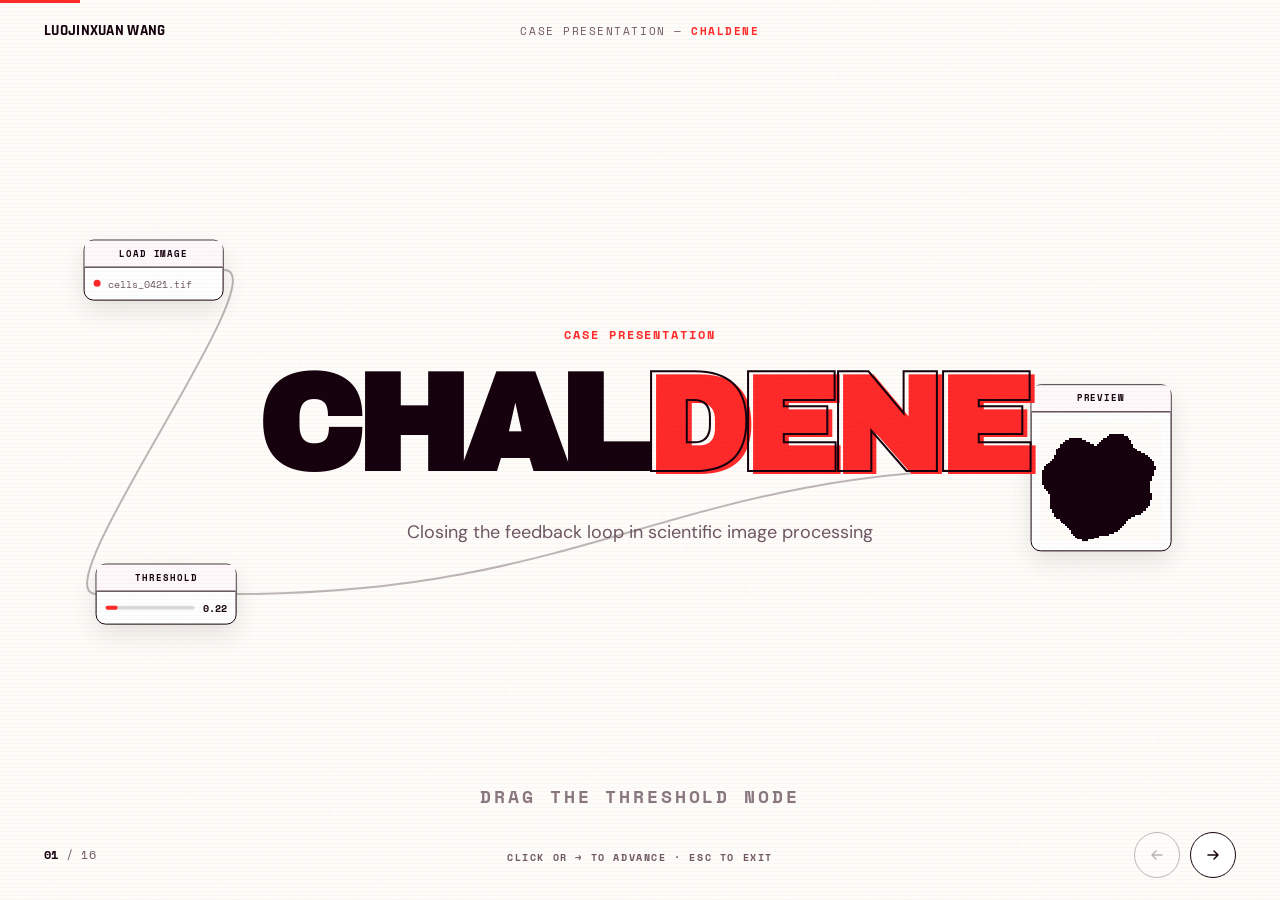
==== commit ef8a938b: "Finish Chaldene slides" ====
--- a/slides-chaldene.html
+++ b/slides-chaldene.html
@@ -1,127 +1,245 @@
 <!doctype html>
 <html lang="en">
-  <head>
-    <meta charset="UTF-8" />
-    <meta name="viewport" content="width=device-width, initial-scale=1.0" />
-    <meta name="theme-color" content="#ff2a2a" />
-    <title>Chaldene — Case Presentation | Luojinxuan Wang</title>
-    <meta name="description" content="Case presentation: closing the feedback loop in scientific image processing at DFKI." />
-    <link
-      rel="icon"
-      href="data:image/svg+xml,%3Csvg xmlns='http://www.w3.org/2000/svg' viewBox='0 0 32 32'%3E%3Crect width='32' height='32' fill='%23fffdf9'/%3E%3Ccircle cx='13' cy='16' r='8' fill='%23ff2a2a'/%3E%3Crect x='15' y='8' width='12' height='12' rx='2.5' fill='%2316020e'/%3E%3Ccircle cx='11' cy='11' r='5' fill='none' stroke='%23f4cbd9' stroke-width='2.6'/%3E%3C/svg%3E"
-    />
-    <link rel="preconnect" href="https://fonts.googleapis.com" />
-    <link rel="preconnect" href="https://fonts.gstatic.com" crossorigin />
-    <link
-      href="https://fonts.googleapis.com/css2?family=Archivo+Black&family=DM+Sans:wght@400;500;600;700&family=Rajdhani:wght@500;600;700&family=Space+Mono:wght@400;700&display=swap"
-      rel="stylesheet"
-    />
-    <link rel="stylesheet" href="assets/css/slides.css" />
-  </head>
-  <body>
-    <div class="noise"></div>
-    <div class="scanlines"></div>
-    <div class="deck-progress" aria-hidden="true"></div>
-
-    <header class="deck-header">
-      <a class="deck-brand" href="index.html">LUOJINXUAN WANG</a>
-      <span class="deck-header-label mono">Case presentation — <b>Chaldene</b></span>
-    </header>
-
-    <main class="deck" aria-label="Chaldene case presentation slides">
-      <div class="deck-track">
-        <!-- 01 · Title -->
-        <section class="slide slide--title" aria-label="Title">
-          <!-- Decorative: a working miniature of the case — drag the threshold node and the
+
+<head>
+  <meta charset="UTF-8" />
+  <meta name="viewport" content="width=device-width, initial-scale=1.0" />
+  <meta name="theme-color" content="#ff2a2a" />
+  <title>Chaldene — Case Presentation | Luojinxuan Wang</title>
+  <meta name="description"
+    content="Case presentation: closing the feedback loop in scientific image processing at DFKI." />
+  <link rel="icon"
+    href="data:image/svg+xml,%3Csvg xmlns='http://www.w3.org/2000/svg' viewBox='0 0 32 32'%3E%3Crect width='32' height='32' fill='%23fffdf9'/%3E%3Ccircle cx='13' cy='16' r='8' fill='%23ff2a2a'/%3E%3Crect x='15' y='8' width='12' height='12' rx='2.5' fill='%2316020e'/%3E%3Ccircle cx='11' cy='11' r='5' fill='none' stroke='%23f4cbd9' stroke-width='2.6'/%3E%3C/svg%3E" />
+  <link rel="preconnect" href="https://fonts.googleapis.com" />
+  <link rel="preconnect" href="https://fonts.gstatic.com" crossorigin />
+  <link
+    href="https://fonts.googleapis.com/css2?family=Archivo+Black&family=DM+Sans:wght@400;500;600;700&family=Rajdhani:wght@500;600;700&family=Space+Mono:wght@400;700&display=swap"
+    rel="stylesheet" />
+  <link rel="stylesheet" href="assets/css/slides.css" />
+</head>
+
+<body>
+  <div class="noise"></div>
+  <div class="scanlines"></div>
+  <div class="deck-progress" aria-hidden="true"></div>
+
+  <header class="deck-header">
+    <a class="deck-brand" href="index.html">LUOJINXUAN WANG</a>
+    <span class="deck-header-label mono">Case presentation — <b>Chaldene</b></span>
+  </header>
+
+  <main class="deck" aria-label="Chaldene case presentation slides">
+    <div class="deck-track">
+      <!-- 01 · Title -->
+      <section class="slide slide--title" aria-label="Title">
+        <!-- Decorative: a working miniature of the case — drag the threshold node and the
                preview re-renders. Pointer-only, hidden from assistive tech. -->
-          <div class="hero-deco hero-lab" data-no-advance aria-hidden="true">
-            <svg class="lab-wires"><path class="wire"></path><path class="wire"></path></svg>
-            <div class="lab-node" data-node="0" style="--x: 12%; --y: 30%">
-              <span class="ln-head">load image</span>
-              <span class="ln-body"><i class="ln-dot"></i>cells_0421.tif</span>
-            </div>
-            <div class="lab-node" data-node="1" style="--x: 13%; --y: 66%">
-              <span class="ln-head">threshold</span>
-              <span class="ln-body"><span class="ln-slider"><i></i></span><b class="ln-val">0.42</b></span>
-            </div>
-            <div class="lab-node" data-node="2" style="--x: 86%; --y: 52%">
-              <span class="ln-head">preview</span>
-              <span class="ln-body"><canvas class="ln-canvas" width="64" height="64"></canvas></span>
-            </div>
-            <p class="deco-hint mono">Drag the threshold node</p>
-          </div>
-          <div class="slide-inner">
-            <span class="kicker" data-s="1">Case presentation · DFKI</span>
-            <h1 class="deck-name display" data-s="2">CHAL<span class="outline">DENE</span></h1>
-            <p class="deck-sub" data-s="3">Closing the feedback loop in scientific image processing</p>
-            <div class="spec deck-spec" data-s="4">
-              <span>UX Engineering</span><span>Visual Programming</span><span>HCI</span><span>React</span
-              ><span>Python</span><span>JupyterLab</span>
-            </div>
-          </div>
-        </section>
-
-        <!-- 02 · Context -->
-        <section class="slide slide--statement" aria-label="Context: team and duration">
-          <span class="slide-num mono"><b>02</b> — Context</span>
-          <div class="slide-inner">
-            <span class="kicker" data-s="1">Context</span>
-            <h2 data-s="2">Where, how long, <span class="hl">with whom.</span></h2>
-            <div class="facts">
-              <div class="fact" data-s="3"><b>10 <em>months</em></b><span>Duration · student research assistant</span></div>
-              <div class="fact" data-s="3"><b>DFKI</b><span>German Research Center for AI · Agents &amp; Simulated Reality group</span></div>
-              <div class="fact" data-s="4"><b>My layer</b><span>The complete interaction layer — concept to shipped code</span></div>
-              <div class="fact" data-s="4"><b>Full stack</b><span>React frontend · Python backend · JupyterLab</span></div>
-            </div>
-          </div>
-        </section>
-
-
-        <!-- 04 · Persona -->
-        <section class="slide" aria-label="Targeted user persona">
-          <span class="slide-num mono"><b>03</b> — The user</span>
-          <div class="slide-inner">
-            <span class="kicker" data-s="1">The user</span>
-            <h2 data-s="2">A biologist. <span class="hl">Not a programmer.</span></h2>
-            <div class="persona">
-              <figure class="shot" data-s="3">
-                <img
-                  src="assets/images/slide-microscopy.jpg"
-                  alt="Immunohistochemically stained tissue: colonic glands, DAB stain with hematoxylin counterstain"
-                  loading="eager"
-                />
-                <figcaption>The kind of image she analyses — IHC stain, Center for Microscopy and Molecular Imaging</figcaption>
-              </figure>
-              <div>
-                <div class="p-rows" data-s="4">
-                  <div class="p-row"><span class="p-k">Works on</span><span>Cell &amp; tissue images — hundreds per experiment</span></div>
-                  <div class="p-row"><span class="p-k">Expert in</span><span>Knowing what a good result looks like</span></div>
-                  <div class="p-row"><span class="p-k">Not expert in</span><span>Python, environments, libraries</span></div>
-                  <div class="p-row"><span class="p-k">Works by</span><span>Experimenting — change, look, judge, repeat</span></div>
-                </div>
-                <p class="p-quote" data-s="5">I can see when a segmentation is right. I just can't code my way there.</p>
-              </div>
-            </div>
-          </div>
-        </section>
-
-        <!-- 05 · Pain point: code first -->
-        <section class="slide slide--split" aria-label="Pain point: programming required">
-          <span class="slide-num mono"><b>04</b> — Pain point</span>
-          <div class="slide-inner">
-            <div class="slide-copy">
-              <span class="kicker" data-s="1">Pain point</span>
-              <h2 data-s="2">First, become a <span class="hl">programmer.</span></h2>
-              <p data-s="3">Before a single cell is counted: set up an environment, learn the libraries, write the code.</p>
-              <span class="spec-label" data-s="4">Libraries she has to learn first</span>
-              <div class="spec spec--left" data-s="4">
-                <span>NumPy</span><span>SciPy</span><span>scikit-image</span><span>OpenCV</span
-                ><span>Matplotlib</span>
-              </div>
-            </div>
-            <div class="code-card" data-s="5">
-              <div class="code-head"><i></i><i></i><i></i><span>count_cells.py</span></div>
-              <pre><span class="c-dim">$</span> conda create -n imaging python=3.10
+        <div class="hero-deco hero-lab" data-no-advance aria-hidden="true">
+          <svg class="lab-wires">
+            <path class="wire"></path>
+            <path class="wire"></path>
+          </svg>
+          <div class="lab-node" data-node="0" style="--x: 12%; --y: 30%">
+            <span class="ln-head">load image</span>
+            <span class="ln-body"><i class="ln-dot"></i>cells_0421.tif</span>
+          </div>
+          <div class="lab-node" data-node="1" style="--x: 13%; --y: 66%">
+            <span class="ln-head">threshold</span>
+            <span class="ln-body"><span class="ln-slider"><i></i></span><b class="ln-val">0.42</b></span>
+          </div>
+          <div class="lab-node" data-node="2" style="--x: 86%; --y: 52%">
+            <span class="ln-head">preview</span>
+            <span class="ln-body"><canvas class="ln-canvas" width="64" height="64"></canvas></span>
+          </div>
+          <p class="deco-hint mono">Drag the threshold node</p>
+        </div>
+        <div class="slide-inner">
+          <span class="kicker" data-s="1">Case presentation</span>
+          <h1 class="deck-name display" data-s="2">CHAL<span class="outline">DENE</span></h1>
+          <p class="deck-sub" data-s="3">Closing the feedback loop in scientific image processing</p>
+        </div>
+      </section>
+
+      <!-- 02 · Context -->
+      <section class="slide slide--statement slide--context-visual" aria-label="Context: team and duration">
+        <span class="slide-num mono"><b>02</b> — Context</span>
+        <div class="slide-inner">
+          <div class="context-board">
+            <div class="context-metrics" data-s="3">
+              <article class="context-metric context-metric--time" data-build="1">
+                <span class="context-number">10</span>
+
+                <div>
+                  <strong>Months</strong>
+                </div>
+              </article>
+
+              <span class="context-plus" aria-hidden="true">×</span>
+
+              <article class="context-metric context-metric--team context-metric--dfki" data-build="2">
+                <span class="context-number context-number--word">DFKI</span>
+
+                <div>
+                  <small>Research assistant @ Agents &amp; Simulated Reality group</small>
+                </div>
+              </article>
+            </div>
+
+            <div class="context-flow" data-s="4">
+              <article class="context-phase" data-build="3">
+                <span class="context-phase-num mono">01</span>
+
+                <div class="context-phase-icon" aria-hidden="true">
+                  <svg viewBox="0 0 24 24">
+                    <path d="M4 20 8.5 19 19 8.5 15.5 5 5 15.5 4 20Z"></path>
+                    <path d="m13.5 7 3.5 3.5"></path>
+                    <path d="M4 4h6M4 8h3"></path>
+                  </svg>
+                </div>
+
+                <div>
+                  <strong>Design</strong>
+                  <span>Web UI · UX · Software Architecture</span>
+                </div>
+              </article>
+
+              <div class="context-arrow" aria-hidden="true">
+                <span></span>
+
+                <svg viewBox="0 0 24 24">
+                  <path d="M5 12h14M14 7l5 5-5 5"></path>
+                </svg>
+              </div>
+
+              <article class="context-phase context-phase--design" data-build="4">
+                <span class="context-phase-num mono">02</span>
+
+                <div class="context-phase-icon" aria-hidden="true">
+                  <svg viewBox="0 0 24 24">
+                    <path d="M8 9 4 12l4 3"></path>
+                    <path d="m16 9 4 3-4 3"></path>
+                    <path d="m14 5-4 14"></path>
+                  </svg>
+                </div>
+
+                <div>
+                  <strong>Full-stack delivery</strong>
+                  <span>React · Python · JupyterLab integration</span>
+                </div>
+              </article>
+            </div>
+          </div>
+        </div>
+      </section>
+
+
+      <!-- 03 · Persona -->
+      <section class="slide slide--persona-profile" aria-label="Target user">
+        <span class="slide-num mono"><b>03</b> — The user</span>
+
+        <div class="slide-inner">
+          <header class="persona-profile-head">
+
+            <h2 class="case-story-head" data-s="2">
+              She Knows What a
+              <span class="hl">Good Result</span> Looks Like
+            </h2>
+          </header>
+
+          <div class="persona-profile">
+            <figure class="persona-profile-image" data-s="3">
+              <img src="assets/images/slide-microscopy.jpg"
+                alt="Immunohistochemically stained tissue with colonic glands" loading="eager" />
+
+              <span class="persona-image-tag mono">Typical input</span>
+
+              <figcaption>
+                Immunohistochemically stained tissue image
+              </figcaption>
+            </figure>
+
+            <div class="persona-workflow" data-s="4">
+              <article class="persona-workflow-row">
+                <div>
+                  <small>Expert in</small>
+                  <strong>
+                    Judging whether an analysis result is scientifically meaningful
+                  </strong>
+                </div>
+              </article>
+
+              <article class="persona-workflow-row">
+                <div>
+                  <small>Works on</small>
+                  <strong>
+                    Hundreds of cell and tissue images per experiment
+                  </strong>
+                </div>
+              </article>
+
+
+              <article class="persona-workflow-row persona-workflow-row--accent">
+                <div>
+                  <small>Natural workflow</small>
+                  <strong>
+                    Change → inspect → judge → repeat
+                  </strong>
+                </div>
+              </article>
+            </div>
+          </div>
+        </div>
+      </section>
+
+      <!-- 04 · Pain point: code first -->
+      <section class="slide slide--code-barrier" aria-label="Pain point: programming required before image analysis">
+        <span class="slide-num mono"><b>04</b> — Pain point</span>
+
+        <div class="slide-inner">
+          <div class="code-barrier-copy">
+            <h2 class="case-story-head" data-s="2">
+              The Analysis Starts With
+              <span class="hl">Everything But the Image</span>
+            </h2>
+
+            <div class="code-barrier-steps" data-s="4">
+              <article class="code-barrier-step">
+
+                <div>
+                  <small>Configure</small>
+                  <strong>Set up Python, environments and dependencies</strong>
+                </div>
+              </article>
+
+              <article class="code-barrier-step">
+
+                <div>
+                  <small>Learn</small>
+                  <strong>
+                    NumPy · SciPy · scikit-image · OpenCV · Matplotlib
+                  </strong>
+                </div>
+              </article>
+
+              <article class="code-barrier-step code-barrier-step--accent">
+
+                <div>
+                  <small>Translate</small>
+                  <strong>Write code → Debug? → rerun</strong>
+                </div>
+              </article>
+            </div>
+          </div>
+
+          <div class="code-card code-barrier-card" data-s="5">
+            <div class="code-head">
+              <i></i>
+              <i></i>
+              <i></i>
+              <span>Prerequisite · count_cells.py</span>
+            </div>
+
+            <pre><span class="c-dim">$</span> conda create -n imaging python=3.10
 <span class="c-dim">$</span> pip install numpy scikit-image opencv-python
 
 <span class="c-kw">import</span> numpy <span class="c-kw">as</span> np
@@ -132,317 +250,597 @@
 t      = filters.threshold_otsu(gray)
 binary = gray &gt; t        <span class="c-cmt"># is this right? run again…</span>
 cells  = measure.label(binary)</pre>
-            </div>
-          </div>
-        </section>
-
-        <!-- 06 · Pain point stayed: seeing -->
-        <section class="slide slide--stack" aria-label="Pain point: no visual feedback">
-          <span class="slide-num mono"><b>05</b> — Pain point</span>
-          <div class="slide-inner">
-            <div class="slide-copy">
-              <span class="kicker" data-s="1">Chaldene fixed the code…</span>
-              <h2 data-s="2">…but not the <span class="hl">seeing.</span></h2>
-              <ul data-s="3">
-                <li>Parameters = text fields. <strong>Which number is right?</strong></li>
-                <li>Previews: <strong>tiny and static.</strong></li>
-                <li>Comparing: <strong>memory, or external tools.</strong></li>
-              </ul>
-            </div>
-            <figure class="shot" style="--ar: 3038/788" data-s="4">
-              <img src="assets/images/cs-chaldene-old-workflow.png" alt="The original Chaldene workflow, with every parameter entered as a plain text field" loading="eager" />
-              <figcaption>Before — parameters as bare text fields, previews too small to judge</figcaption>
+
+            <div class="code-barrier-note mono">
+              The scientific work has not started yet
+            </div>
+          </div>
+        </div>
+      </section>
+
+      <!-- 05 · Pain point stayed: seeing -->
+      <section class="slide slide--visual-gap" aria-label="Pain point: visual feedback remained limited">
+        <span class="slide-num mono"><b>05</b> — Pain point</span>
+
+        <div class="slide-inner">
+          <h2 class="case-story-head" data-s="2">
+            Code Barrier Gone<br />
+            The <span class="hl">Blindfold</span> Stayed
+          </h2>
+
+          <figure class="visual-gap-shot" style="--ar: 3038/788" data-s="3">
+            <span class="visual-gap-tag mono">Original workflow</span>
+            <img src="assets/images/cs-chaldene-old-workflow.png"
+              alt="The original Chaldene workflow with parameters entered as text fields and small static previews"
+              loading="eager" />
+          </figure>
+
+          <ul class="visual-gap-faults" aria-label="What stayed broken">
+            <li class="visual-gap-fault">
+              <span class="fault-x" aria-hidden="true">×</span>
+              <span class="fault-label mono">Parameters</span>
+              <strong>Typed blindly</strong>
+            </li>
+            <li class="visual-gap-fault">
+              <span class="fault-x" aria-hidden="true">×</span>
+              <span class="fault-label mono">Previews</span>
+              <strong>Too small to inspect</strong>
+            </li>
+            <li class="visual-gap-fault">
+              <span class="fault-x" aria-hidden="true">×</span>
+              <span class="fault-label mono">Comparison</span>
+              <strong>Outside the workflow</strong>
+            </li>
+          </ul>
+        </div>
+      </section>
+
+      <!-- 06 · The insight: every fault breaks the same loop -->
+      <section class="slide slide--need-loop" aria-label="The insight: every fault breaks the same loop">
+        <span class="slide-num mono"><b>06</b> — The insight</span>
+
+        <div class="slide-inner">
+          <h2 class="case-story-head need-loop-head" data-s="2">
+            Three Faults, <br />
+            One Broken <span class="hl">Loop</span>
+          </h2>
+
+          <div class="cycle cycle--need" data-build="1">
+            <div class="cycle-row">
+              <b class="cyc" style="--i: 0">Change</b>
+              <i class="cyc-arr" aria-hidden="true"></i>
+
+              <b class="cyc cyc--missing" style="--i: 1">See</b>
+              <i class="cyc-arr" aria-hidden="true"></i>
+
+              <b class="cyc" style="--i: 2">Understand</b>
+              <i class="cyc-arr" aria-hidden="true"></i>
+
+              <b class="cyc" style="--i: 3">Repeat</b>
+            </div>
+
+            <div class="cycle-return">
+              <span class="cycle-break" aria-hidden="true"></span>
+            </div>
+
+            <p class="cycle-caption">
+              Every fault lands on the same step — the loop never turns
+            </p>
+          </div>
+        </div>
+      </section>
+
+      <!-- 07 · Design goals -->
+      <section class="slide slide--goal-rails" aria-label="Five design goals">
+        <span class="slide-num mono"><b>07</b> — Direction</span>
+
+        <div class="slide-inner">
+          <h2 class="case-story-head" data-s="2">
+            Five Rules Guided<br />
+            <span class="hl">Every Decision</span>
+          </h2>
+
+          <!-- Reveal: the four support rules land first, leaving a hole in the
+               centre row — then the keystone fills it, echoing slide 06's missing step. -->
+          <ol class="goal-rails">
+            <li class="goal-rail" data-s="3">
+              <span class="goal-rail-num mono">01</span>
+
+              <div>
+                <strong>Direct manipulation</strong>
+                <p>Grab and drag, not type numbers</p>
+              </div>
+            </li>
+
+            <li class="goal-rail" data-s="4">
+              <span class="goal-rail-num mono">02</span>
+
+              <div>
+                <strong>Less to remember</strong>
+                <p>The system keeps track</p>
+              </div>
+            </li>
+
+            <li class="goal-rail goal-rail--accent" data-s="6">
+              <span class="goal-rail-num mono">03</span>
+
+              <div>
+                <strong>Instant feedback</strong>
+                <p>Restores the loop's missing step</p>
+              </div>
+            </li>
+
+            <li class="goal-rail" data-s="5">
+              <span class="goal-rail-num mono">04</span>
+
+              <div>
+                <strong>Obvious comparison</strong>
+                <p>Differences should hit the eye</p>
+              </div>
+            </li>
+
+            <li class="goal-rail" data-s="5">
+              <span class="goal-rail-num mono">05</span>
+
+              <div>
+                <strong>Responsive speed</strong>
+                <p>Feedback must keep up</p>
+              </div>
+            </li>
+          </ol>
+        </div>
+      </section>
+
+      <!-- 08 · Solution 1 -->
+      <section class="slide slide--parameters" aria-label="Direct manipulation parameter controls">
+        <span class="slide-num mono"><b>08</b> — Design</span>
+
+        <div class="slide-inner">
+          <!-- Asymmetric stage: the wide controls stack left under the headline,
+               the tall cropper owns the full right column — every screenshot
+               keeps its natural aspect ratio. -->
+          <div class="parameter-stage">
+            <div class="parameter-lead">
+              <span class="kicker" data-s="1">Solution 01</span>
+
+              <h2 class="case-story-head" data-s="2">
+                Manipulate<br />
+                <span class="hl">Don’t Type</span>
+              </h2>
+            </div>
+
+            <figure class="parameter-item parameter-item--slider" data-s="3">
+              <span class="parameter-tag mono">Precise</span>
+              <img src="assets/images/cs-chaldene-slider.png"
+                alt="Hybrid parameter control combining a slider with an exact number field" loading="eager" />
+              <figcaption>
+                <b>Slider + number</b> — explore fast, document exact values
+              </figcaption>
             </figure>
-          </div>
-        </section>
-
-        <!-- 07 · What users really want -->
-        <section class="slide slide--statement" aria-label="What users really want">
-          <span class="slide-num mono"><b>06</b> — The need</span>
-          <div class="slide-inner">
-            <span class="kicker" data-s="1">What they really want</span>
-            <h2 data-s="2">Not to program.<br />To <span class="hl">experiment.</span></h2>
-            <div class="cycle" data-s="3">
-              <div class="cycle-row">
-                <b class="cyc" style="--i: 0">Change</b>
-                <i class="cyc-arr" aria-hidden="true"></i>
-                <b class="cyc" style="--i: 1">See</b>
-                <i class="cyc-arr" aria-hidden="true"></i>
-                <b class="cyc" style="--i: 2">Understand</b>
-                <i class="cyc-arr" aria-hidden="true"></i>
-                <b class="cyc" style="--i: 3">Repeat</b>
-              </div>
-              <div class="cycle-return"><span class="cycle-break" aria-hidden="true"></span></div>
-              <p class="cycle-caption">Loop broken — you change a value and see nothing</p>
-            </div>
-          </div>
-        </section>
-
-        <!-- 08 · Design goals -->
-        <section class="slide slide--statement" aria-label="Five design goals">
-          <span class="slide-num mono"><b>07</b> — Direction</span>
-          <div class="slide-inner">
-            <span class="kicker" data-s="1">Research → direction</span>
-            <h2 data-s="2">Five goals guarded every decision</h2>
-            <ol class="goals">
-              <li data-s="3"><span class="g-num">01</span><span><strong>Direct interaction</strong><span class="g-sub">Grab and drag — don't type numbers</span></span></li>
-              <li data-s="3"><span class="g-num">02</span><span><strong>Less to remember</strong><span class="g-sub">The system keeps track, not the human</span></span></li>
-              <li data-s="4"><span class="g-num">03</span><span><strong>Instant visual feedback</strong><span class="g-sub">Every change visible immediately</span></span></li>
-              <li data-s="4"><span class="g-num">04</span><span><strong>Comparison that jumps out</strong><span class="g-sub">Differences hit the eye</span></span></li>
-              <li data-s="5"><span class="g-num">05</span><span><strong>Speed that keeps up</strong><span class="g-sub">Stuttering feedback helps no one</span></span></li>
-            </ol>
-          </div>
-        </section>
-
-        <!-- 09 · Solution 1 -->
-        <section class="slide slide--stack" aria-label="Parameter controls">
-          <span class="slide-num mono"><b>08</b> — Design</span>
-          <div class="slide-inner">
-            <div class="ctrl-head">
-              <div class="slide-copy">
-                <span class="kicker" data-s="1">Solution 01</span>
-                <h2 data-s="2">Touch the <span class="hl">parameters.</span></h2>
-              </div>
-              <figure class="ctrl ctrl--sm" data-s="3">
-                <div class="ctrl-media">
-                  <img src="assets/images/cs-chaldene-slider.png" alt="Hybrid control: a slider paired with an exact number field" loading="eager" />
-                </div>
-                <figcaption><b>Slider + number</b> — feel it, still document it</figcaption>
-              </figure>
-            </div>
-            <div class="ctrl-pair" data-s="4">
-              <figure class="ctrl">
-                <div class="ctrl-media">
-                  <img src="assets/images/cs-chaldene-histo.png" alt="Histogram control: pick the range directly in the distribution" loading="eager" />
-                </div>
-                <figcaption><b>Histogram range</b> — cut where the data is, not blind</figcaption>
-              </figure>
-              <figure class="ctrl">
-                <div class="ctrl-media">
-                  <img src="assets/images/cs-chaldene-crop.jpg" alt="Visual cropper: drag a frame instead of typing four coordinates" loading="eager" />
-                </div>
-                <figcaption><b>Visual cropper</b> — drag a frame, not four coordinates</figcaption>
-              </figure>
-            </div>
-          </div>
-        </section>
-
-        <!-- 10 · Solution 2 -->
-        <section class="slide slide--stack" aria-label="Synchronized image viewer">
-          <span class="slide-num mono"><b>09</b> — Design</span>
-          <div class="slide-inner">
-            <div class="slide-copy">
-              <span class="kicker" data-s="1">Solution 02</span>
-              <h2 data-s="2">Every node, <span class="hl">one view.</span></h2>
-              <p data-s="3">Zoom in one node — all nodes follow. <strong>The same cell, at every step, at the same time.</strong></p>
-            </div>
-            <figure class="shot" data-s="4">
-              <video class="shot-video" style="--ar: 1296/346"
-                     poster="assets/images/cs-chaldene-nodessync-poster.jpg"
-                     autoplay loop muted playsinline preload="auto"
-                     aria-label="Zooming one node moves every other node to the same spot">
-                <source src="assets/video/cs-chaldene-nodessync.mp4" type="video/mp4" />
-                <source src="assets/video/cs-chaldene-nodessync.webm" type="video/webm" />
-              </video>
-              <figcaption>Zoom one node — every other node jumps to the same spot</figcaption>
+
+            <figure class="parameter-item parameter-item--histogram" data-s="4">
+              <span class="parameter-tag mono">Data-aware</span>
+              <img src="assets/images/cs-chaldene-histo.png"
+                alt="Histogram control for selecting a threshold range directly from the image distribution"
+                loading="eager" />
+              <figcaption>
+                <b>Histogram range</b> — pick thresholds where the data is
+              </figcaption>
             </figure>
-          </div>
-        </section>
-
-        <!-- 11 · Solution 3 -->
-        <section class="slide slide--split" aria-label="Difference map">
-          <span class="slide-num mono"><b>10</b> — Design</span>
-          <div class="slide-inner">
-            <div class="slide-copy">
-              <span class="kicker" data-s="1">Solution 03</span>
-              <h2 data-s="2">Make the change <span class="hl">visible.</span></h2>
-              <p data-s="3">The difference map highlights exactly the pixels an operation changed — right inside the node. <strong>What did this step do? One glance.</strong></p>
-            </div>
-            <figure class="shot shot--cap" data-s="4">
-              <video class="shot-video" style="--ar: 600/644"
-                     poster="assets/images/cs-chaldene-diff-poster.jpg"
-                     autoplay loop muted playsinline preload="auto"
-                     aria-label="Toggling Diff on the remove-small-objects node reveals exactly which pixels changed">
-                <source src="assets/video/cs-chaldene-diff.mp4" type="video/mp4" />
-                <source src="assets/video/cs-chaldene-diff.webm" type="video/webm" />
-              </video>
-              <figcaption>Toggle Diff — the map marks exactly what the operation removed</figcaption>
+
+            <figure class="parameter-item parameter-item--cropper" data-s="5">
+              <span class="parameter-tag mono">Spatial</span>
+              <img src="assets/images/cs-chaldene-crop.jpg"
+                alt="Visual cropper for selecting an image region by dragging a frame" loading="eager" />
+              <figcaption>
+                <b>Visual cropper</b> — drag the region, not four coordinates
+              </figcaption>
             </figure>
           </div>
-        </section>
-
-        <!-- 12 · Solution 4 -->
-        <section class="slide slide--split" aria-label="Batch processing">
-          <span class="slide-num mono"><b>11</b> — Design</span>
-          <div class="slide-inner">
-            <div class="slide-copy">
-              <span class="kicker" data-s="1">Solution 04</span>
-              <h2 data-s="2">Nobody analyses <span class="hl">one</span> image.</h2>
-              <p data-s="3">Research means series — often hundreds. One interface to select and manage whole collections.</p>
-            </div>
-            <figure class="shot shot--cap" style="--ar: 690/1198" data-s="4">
-              <img src="assets/images/cs-chaldene-batch.jpg" alt="Batch interface for selecting and managing whole image collections" loading="eager" />
-            </figure>
-          </div>
-        </section>
-
-        <!-- 13 · A decision change -->
-        <section class="slide slide--statement slide--anchor-top" aria-label="A decision change: grid search">
-          <span class="slide-num mono"><b>12</b> — A decision change</span>
-          <div class="slide-inner">
-            <span class="kicker" data-s="1">A decision change · mid-project evaluation</span>
-            <h2 data-s="2">They asked for a tree.<br />They needed a <span class="hl">gallery.</span></h2>
-            <div class="reveal-zone">
-            <p data-s="3">The wish: collapsible results for parameter search. I took it seriously — not literally.</p>
+        </div>
+      </section>
+
+      <!-- 08 · Solution 2 -->
+      <section class="slide slide--stack" aria-label="Synchronized image viewer">
+        <span class="slide-num mono"><b>08</b> — Design</span>
+        <div class="slide-inner">
+          <div class="slide-copy">
+            <span class="kicker" data-s="1">Solution 02</span>
+            <h2 data-s="2">Every Node, <span class="hl">One View</span></h2>
+          </div>
+          <figure class="shot" data-s="4">
+            <video class="shot-video" style="--ar: 1296/346" poster="assets/images/cs-chaldene-nodessync-poster.jpg"
+              autoplay loop muted playsinline preload="auto"
+              aria-label="Zooming one node moves every other node to the same spot">
+              <source src="assets/video/cs-chaldene-nodessync.mp4" type="video/mp4" />
+              <source src="assets/video/cs-chaldene-nodessync.webm" type="video/webm" />
+            </video>
+            <figcaption>Zoom one node — every other node jumps to the same spot</figcaption>
+          </figure>
+        </div>
+      </section>
+
+      <!-- 08 · Solution 3 -->
+      <section class="slide slide--split slide--diff" aria-label="Difference map">
+        <span class="slide-num mono"><b>08</b> — Design</span>
+        <div class="slide-inner">
+          <div class="slide-copy">
+            <span class="kicker" data-s="1">Solution 03</span>
+            <h2 data-s="2">Reveal the Change in <span class="hl">One Click</span></h2>
+
+            <div class="diff-contrast" data-s="3">
+
+              <div class="diff-row diff-row--on">
+                <span class="diff-mark" aria-hidden="true">✓</span>
+
+                <div>
+                  <small>Toggle Diff</small>
+                  <strong>Changed pixels marked, right in the node</strong>
+                </div>
+              </div>
+            </div>
+          </div>
+
+          <figure class="shot shot--cap" data-s="4">
+            <video class="shot-video" style="--ar: 600/644" poster="assets/images/cs-chaldene-diff-poster.jpg" autoplay
+              loop muted playsinline preload="auto"
+              aria-label="Toggling Diff on the remove-small-objects node reveals exactly which pixels changed">
+              <source src="assets/video/cs-chaldene-diff.mp4" type="video/mp4" />
+              <source src="assets/video/cs-chaldene-diff.webm" type="video/webm" />
+            </video>
+            <figcaption>The map marks exactly what the operation removed</figcaption>
+          </figure>
+        </div>
+      </section>
+
+      <!-- 08 · Solution 4 -->
+      <section class="slide slide--batch" aria-label="Batch processing for image collections">
+        <span class="slide-num mono"><b>08</b> — Design</span>
+
+        <div class="slide-inner">
+          <div class="batch-copy">
+            <span class="kicker" data-s="1">
+              Solution 04
+            </span>
+
+            <h2 class="case-story-head" data-s="2">
+              Design for the
+              <span class="hl">Series</span><br />
+              Not the Sample
+            </h2>
+
+            <div class="batch-scale" data-s="3" aria-label="From one image to hundreds">
+              <div class="batch-scale-item batch-scale-item--single">
+                <span class="mono">Before</span>
+                <strong>1</strong>
+                <small>image at a time</small>
+              </div>
+
+              <div class="batch-scale-arrow" aria-hidden="true">→</div>
+
+              <div class="batch-scale-item batch-scale-item--collection">
+                <span class="mono">Research reality</span>
+                <strong>100+</strong>
+                <small>one managed collection</small>
+              </div>
+            </div>
+          </div>
+
+          <figure class="batch-demo" data-s="4">
+            <img src="assets/images/cs-chaldene-batch.jpg"
+              alt="Batch interface for selecting and managing whole image collections" loading="eager" />
+
+            <figcaption>
+              Select, organise and process complete image series
+            </figcaption>
+          </figure>
+        </div>
+      </section>
+
+      <!-- 09 · A decision change -->
+      <section class="slide slide--statement slide--anchor-top slide--decision-change"
+        aria-label="A decision change: grid search">
+        <span class="slide-num mono"><b>09</b> — A decision change</span>
+        <div class="slide-inner">
+          <span class="kicker" data-s="1">Mid-Project Evaluation</span>
+          <h2 data-s="2">They Asked For a Tree<br />They Needed a <span class="hl">Gallery</span></h2>
+          <div class="reveal-zone">
             <div class="sketch2 sketch2--seq">
               <div class="sketch-card sk-tree" data-s="4">
                 <span class="sk-badge is-no" aria-hidden="true">✕</span>
                 <svg viewBox="0 0 240 120" fill="none" aria-hidden="true">
-                  <rect x="8" y="8" width="70" height="18" rx="4" stroke="currentColor" stroke-width="2"/>
-                  <path d="M20 26v64M20 44h18M20 66h18M20 90h18" stroke="currentColor" stroke-width="2" stroke-linecap="round"/>
-                  <rect x="42" y="36" width="60" height="16" rx="4" stroke="currentColor" stroke-width="2"/>
-                  <rect x="42" y="58" width="60" height="16" rx="4" stroke="currentColor" stroke-width="2"/>
-                  <rect x="42" y="82" width="60" height="16" rx="4" stroke="currentColor" stroke-width="2"/>
-                  <path d="M112 44v40M112 58h16M112 84h16" stroke="currentColor" stroke-width="2" stroke-linecap="round"/>
-                  <rect x="132" y="50" width="52" height="16" rx="4" stroke="currentColor" stroke-width="2"/>
-                  <rect x="132" y="76" width="52" height="16" rx="4" stroke="currentColor" stroke-width="2"/>
+                  <rect x="8" y="8" width="70" height="18" rx="4" stroke="currentColor" stroke-width="2" />
+                  <path d="M20 26v64M20 44h18M20 66h18M20 90h18" stroke="currentColor" stroke-width="2"
+                    stroke-linecap="round" />
+                  <rect x="42" y="36" width="60" height="16" rx="4" stroke="currentColor" stroke-width="2" />
+                  <rect x="42" y="58" width="60" height="16" rx="4" stroke="currentColor" stroke-width="2" />
+                  <rect x="42" y="82" width="60" height="16" rx="4" stroke="currentColor" stroke-width="2" />
+                  <path d="M112 44v40M112 58h16M112 84h16" stroke="currentColor" stroke-width="2"
+                    stroke-linecap="round" />
+                  <rect x="132" y="50" width="52" height="16" rx="4" stroke="currentColor" stroke-width="2" />
+                  <rect x="132" y="76" width="52" height="16" rx="4" stroke="currentColor" stroke-width="2" />
                   <text x="196" y="66" font-size="26" fill="currentColor" font-family="monospace">?</text>
                 </svg>
-                <span class="sk-label">Tree — one direction only. 3+ parameters: unreadable</span>
+                <span class="sk-label">Tree: one direction only. 3+ parameters: unreadable</span>
               </div>
               <div class="sketch-card sk-gallery" data-build="1">
                 <span class="sk-badge is-yes" aria-hidden="true">✓</span>
                 <svg viewBox="0 0 240 120" fill="none" aria-hidden="true">
-                  <rect x="14" y="10" width="60" height="44" rx="5" stroke="currentColor" stroke-width="2"/>
-                  <rect x="90" y="10" width="60" height="44" rx="5" stroke="currentColor" stroke-width="2"/>
-                  <rect x="166" y="10" width="60" height="44" rx="5" stroke="currentColor" stroke-width="2"/>
-                  <rect x="14" y="66" width="60" height="44" rx="5" stroke="currentColor" stroke-width="2"/>
-                  <rect x="90" y="66" width="60" height="44" rx="5" stroke="#ff2a2a" stroke-width="3"/>
-                  <path class="sk-check" d="M108 88l8 8 16-16" stroke="#ff2a2a" stroke-width="3" stroke-linecap="round" stroke-linejoin="round" fill="none"/>
-                  <rect x="166" y="66" width="60" height="44" rx="5" stroke="currentColor" stroke-width="2"/>
+                  <rect x="14" y="10" width="60" height="44" rx="5" stroke="currentColor" stroke-width="2" />
+                  <rect x="90" y="10" width="60" height="44" rx="5" stroke="currentColor" stroke-width="2" />
+                  <rect x="166" y="10" width="60" height="44" rx="5" stroke="currentColor" stroke-width="2" />
+                  <rect x="14" y="66" width="60" height="44" rx="5" stroke="currentColor" stroke-width="2" />
+                  <rect x="90" y="66" width="60" height="44" rx="5" stroke="#ff2a2a" stroke-width="3" />
+                  <path class="sk-check" d="M108 88l8 8 16-16" stroke="#ff2a2a" stroke-width="3" stroke-linecap="round"
+                    stroke-linejoin="round" fill="none" />
+                  <rect x="166" y="66" width="60" height="44" rx="5" stroke="currentColor" stroke-width="2" />
                 </svg>
-                <span class="sk-label">Gallery dialog — every combination side by side, pick with your eyes</span>
-              </div>
-            </div>
-              <figure class="gallery-reveal" data-build="2">
-                <img src="assets/images/cs-chaldene-gallery.jpg" alt="The grid-search gallery: every parameter combination rendered side by side for comparison" loading="eager" />
-                <figcaption>What shipped — compare with your eyes, one click back into the pipeline</figcaption>
-              </figure>
-            </div>
-          </div>
-        </section>
-
-        <!-- 14 · Under the hood -->
-        <section class="slide slide--statement" aria-label="Engineering under the hood">
-          <span class="slide-num mono"><b>13</b> — Engineering</span>
-          <div class="slide-inner">
-            <span class="kicker" data-s="1">Under the hood</span>
-            <h2 data-s="2">More previews —<br /><span class="hl">zero waiting.</span></h2>
-            <p data-s="3">The heavy maths runs on the server, but the picture is <strong>drawn on your own screen</strong> — so zooming and panning never wait for anything. And every preview travels bundled into a single message. That part is a trade:</p>
-            <div class="race" data-s="4">
-              <div class="race-row">
-                <span class="race-name">Send a link, then go and fetch the picture</span>
-                <div class="race-line">
-                  <div class="race-bar" style="width: 90%">
-                    <span class="seg seg-msg" style="--w: 11">Message</span>
-                    <span class="seg seg-wait" style="--w: 34">Screen has to ask a second time</span>
-                    <span class="seg seg-img" style="--w: 45">Picture</span>
-                  </div>
-                  <span class="race-flag">On screen</span>
-                </div>
-              </div>
-              <div class="race-row">
-                <span class="race-name">Send the picture inside the message</span>
-                <div class="race-line">
-                  <div class="race-bar" style="width: 75%">
-                    <span class="seg seg-both" style="--w: 75">Message with the picture already inside</span>
-                  </div>
-                  <span class="race-flag is-win">On screen, sooner</span>
-                </div>
-              </div>
-            </div>
-            <p class="race-note" data-s="5">One less wait for every preview — and a pipeline is full of previews</p>
-          </div>
-        </section>
-
-        <!-- 15 · Impact -->
-        <section class="slide slide--statement" aria-label="Impact">
-          <span class="slide-num mono"><b>14</b> — Impact</span>
-          <div class="slide-inner">
-            <span class="kicker" data-s="1">Impact</span>
-            <h2 data-s="2">The loop is <span class="hl">closed.</span></h2>
-            <div class="cycle cycle--closed" data-s="3" style="margin-top: 18px">
-              <div class="cycle-row">
-                <b class="cyc" style="--i: 0">Change</b>
-                <i class="cyc-arr" aria-hidden="true"></i>
-                <b class="cyc" style="--i: 1">See</b>
-                <i class="cyc-arr" aria-hidden="true"></i>
-                <b class="cyc" style="--i: 2">Understand</b>
-                <i class="cyc-arr" aria-hidden="true"></i>
-                <b class="cyc" style="--i: 3">Repeat</b>
-              </div>
-              <div class="cycle-return"></div>
-            </div>
-            <div class="cols2" style="margin-top: 30px">
-              <div class="col-card">
-                <span class="kicker" data-s="2">Before</span>
-                <p data-s="2">Type. Run. Guess. Remember.</p>
-              </div>
-              <div class="col-card is-accent">
-                <span class="kicker" data-s="3">After</span>
-                <p data-s="3">Tune visually. Inspect in place. Compare side by side.</p>
-              </div>
-            </div>
-            <p data-s="4" style="margin-top: 24px">
-              Plus an extended node spec: new widgets integrate easily. <strong>The system grows — without me.</strong>
-            </p>
-          </div>
-        </section>
-
-        <!-- 16 · Reflection / End -->
-        <section class="slide slide--statement" aria-label="Reflection: what I learned">
-          <span class="slide-num mono"><b>15</b> — Reflection</span>
-          <div class="slide-inner">
-            <span class="kicker" data-s="1">What I learned</span>
-            <h2 data-s="2">The feedback loop <span class="hl">is</span> the product.</h2>
-            <p data-s="3">Users forgive a missing feature. They don't forgive a system that shows them nothing.</p>
-            <p data-s="4">And design goals beat clever ideas — five of them kept me from arbitrary decisions.</p>
-          </div>
-        </section>
-
-        <!-- 16 · Next time -->
-        <section class="slide slide--statement slide--end" aria-label="Next time">
-          <span class="slide-num mono"><b>16</b> — Next time</span>
-          <div class="slide-inner">
-            <span class="kicker" data-s="1">Next time</span>
-            <h2 data-s="2">Measure it —<br /><span class="hl">not just ship it.</span></h2>
-            <p data-s="3">My feedback was fast but informal. Next time I measure before and after — task times, most obviously — so I can show not just <em>that</em> it got better, but <strong>by how much</strong>.</p>
-            <div class="deck-actions" data-build="1">
-              <a class="deck-cta deck-cta--primary" href="index.html" data-back>Back to case study</a>
-              <a class="deck-cta deck-cta--ghost" href="slides-goodgo.html">Next deck: GoodGo →</a>
-            </div>
-          </div>
-        </section>
-      </div>
-    </main>
-
-    <footer class="deck-footer">
-      <span class="deck-count mono" aria-live="polite"></span>
-      <span class="deck-hint mono" aria-hidden="true">Click or → to advance · Esc to exit</span>
-      <div class="deck-nav">
-        <button class="deck-btn" type="button" data-nav="prev" aria-label="Previous slide">
-          <svg width="16" height="16" viewBox="0 0 16 16" fill="none" aria-hidden="true">
-            <path d="M13 8H3M7 4L3 8l4 4" stroke="currentColor" stroke-width="1.5" stroke-linecap="round" stroke-linejoin="round"></path>
-          </svg>
-        </button>
-        <button class="deck-btn" type="button" data-nav="next" aria-label="Next slide">
-          <svg width="16" height="16" viewBox="0 0 16 16" fill="none" aria-hidden="true">
-            <path d="M3 8h10M9 4l4 4-4 4" stroke="currentColor" stroke-width="1.5" stroke-linecap="round" stroke-linejoin="round"></path>
-          </svg>
-        </button>
-      </div>
-    </footer>
-
-    <script src="assets/js/slides.js" defer></script>
-  </body>
-</html>
+                <span class="sk-label">Gallery: every combination side by side</span>
+              </div>
+            </div>
+            <figure class="gallery-reveal" data-build="2">
+              <img src="assets/images/cs-chaldene-gallery.jpg"
+                alt="The grid-search gallery: every parameter combination rendered side by side for comparison"
+                loading="eager" />
+            </figure>
+          </div>
+        </div>
+      </section>
+
+      <!-- 10 · Under the hood -->
+      <section class="slide slide--statement slide--engineering-race" aria-label="Engineering under the hood">
+        <span class="slide-num mono"><b>10</b> — Engineering</span>
+
+        <div class="slide-inner">
+          <header class="engineering-race-head">
+            <span class="kicker" data-s="1">Under the Hood</span>
+
+            <h2 data-s="2">
+              More Previews<br />
+              <span class="hl">Less Wait</span>
+            </h2>
+          </header>
+
+          <div class="race">
+            <div class="race-row" data-build="1">
+              <span class="race-name">
+                Send a link, then go and fetch the picture
+              </span>
+
+              <div class="race-line">
+                <div class="race-bar" style="width: 90%">
+                  <span class="seg seg-msg" style="--w: 11">Message</span>
+                  <span class="seg seg-wait" style="--w: 34">
+                    Screen asks a second time
+                  </span>
+                  <span class="seg seg-img" style="--w: 45">Picture</span>
+                </div>
+
+                <span class="race-flag">On screen</span>
+              </div>
+            </div>
+
+            <div class="race-row" data-build="2">
+              <span class="race-name">
+                Send the picture inside the message
+              </span>
+
+              <div class="race-line">
+                <div class="race-bar" style="width: 75%">
+                  <span class="seg seg-both" style="--w: 75">
+                    Message with the picture already inside
+                  </span>
+                </div>
+
+                <span class="race-flag is-win">On screen sooner</span>
+              </div>
+            </div>
+          </div>
+        </div>
+      </section>
+
+      <!-- 11 · Impact -->
+      <section class="slide slide--impact-loop" aria-label="Impact">
+        <span class="slide-num mono"><b>11</b> — Impact</span>
+
+        <div class="slide-inner">
+          <header class="impact-loop-head">
+            <h2 class="case-story-head" data-s="2">
+              The Loop Is
+              <span class="hl">Closed</span>
+            </h2>
+          </header>
+
+          <div class="cycle cycle--need cycle--closed" data-build="1">
+            <div class="cycle-row">
+              <b class="cyc" style="--i: 0">Change</b>
+              <i class="cyc-arr" aria-hidden="true"></i>
+
+              <b class="cyc cyc--healed" style="--i: 1">See</b>
+              <i class="cyc-arr" aria-hidden="true"></i>
+
+              <b class="cyc" style="--i: 2">Understand</b>
+              <i class="cyc-arr" aria-hidden="true"></i>
+
+              <b class="cyc" style="--i: 3">Repeat</b>
+            </div>
+
+            <div class="cycle-return"></div>
+          </div>
+
+
+          <div class="impact-comparison" data-build="2">
+            <article class="impact-state impact-state--before">
+              <span class="mono">Before</span>
+              <strong>Type · Run · Guess · Remember</strong>
+            </article>
+
+            <span class="impact-comparison-arrow" aria-hidden="true">→</span>
+
+            <article class="impact-state impact-state--after">
+              <span class="mono">After</span>
+              <strong>Tune · Inspect · Compare · Repeat</strong>
+            </article>
+          </div>
+        </div>
+      </section>
+
+
+      <!-- 12 · Reflection -->
+      <section class="slide slide--reflection-visual" aria-label="Reflection: what I learned">
+        <span class="slide-num mono"><b>12</b> — Reflection</span>
+
+        <div class="slide-inner">
+          <header class="reflection-head">
+            <h2 class="case-story-head" data-s="2">
+              Two <span class="hl">Lessons</span>
+            </h2>
+          </header>
+
+          <div class="reflection-lessons">
+            <article class="reflection-lesson reflection-lesson--loop" data-build="1">
+              <div class="reflection-loop-visual" aria-hidden="true">
+                <svg viewBox="0 0 180 180">
+                  <path d="M142 57a61 61 0 1 1-24-22" fill="none" stroke="currentColor" stroke-width="9"
+                    stroke-linecap="round" />
+                  <path d="M102 34 L118 35 L108 22" fill="none" stroke="currentColor" stroke-width="9"
+                    stroke-linecap="round" stroke-linejoin="round" />
+                </svg>
+
+                <span>↻</span>
+              </div>
+
+              <div class="reflection-lesson-copy">
+                <strong>
+                  Feedback Is<br />
+                  Essential
+                </strong>
+              </div>
+            </article>
+
+            <article class="reflection-lesson reflection-lesson--goals" data-build="2">
+              <div class="reflection-scale-visual" aria-hidden="true">
+                <div class="reflection-speed-lines">
+                  <i></i>
+                  <i></i>
+                  <i></i>
+                </div>
+
+                <div class="reflection-scale-stack">
+                  <span></span>
+                  <span></span>
+                  <span></span>
+                </div>
+
+                <div class="reflection-scale-arrow">↗</div>
+              </div>
+
+              <div class="reflection-lesson-copy">
+                <strong>
+                  UX Must Perform<br />
+                  &amp; Scale
+                </strong>
+              </div>
+            </article>
+          </div>
+        </div>
+      </section>
+
+      <!-- 13 · Next time -->
+      <section class="slide slide--next-measure slide--end" aria-label="Next time: measure the impact">
+        <span class="slide-num mono"><b>13</b> — Next time</span>
+
+        <div class="slide-inner">
+          <header class="next-measure-head">
+            <h2 class="case-story-head" data-s="2">
+              <span class="hl">Show</span><br />
+              It’s Better
+            </h2>
+
+            <strong class="next-measure-question" data-s="3">
+              By How Much?
+            </strong>
+          </header>
+
+          <!-- Honest framing: this project shipped on informal feedback (empty
+               track), the plan is to measure task times, and the "?" is the
+               number that's still missing. -->
+          <div class="next-measure-visual" data-build="1">
+            <article class="measure-state measure-state--before">
+              <div class="measure-state-head">
+                <span class="mono">This time</span>
+                <strong>Shipped on feel</strong>
+              </div>
+
+              <div class="measure-track measure-track--empty"></div>
+
+              <div class="measure-time">
+                <span class="measure-clock" aria-hidden="true">❝</span>
+                <span>“Feels faster” — no numbers</span>
+              </div>
+            </article>
+
+            <div class="measure-transition" aria-hidden="true">
+              <span>→</span>
+            </div>
+
+            <article class="measure-state measure-state--after">
+              <div class="measure-state-head">
+                <span class="mono">Next time</span>
+                <strong>Measure task times</strong>
+              </div>
+
+              <div class="measure-track">
+                <span class="measure-bar measure-bar--after"></span>
+              </div>
+
+              <div class="measure-time">
+                <span class="measure-clock" aria-hidden="true">◷</span>
+                <span>Baseline → after, per task</span>
+              </div>
+            </article>
+
+            <div class="measure-delta">
+              <span class="mono">The goal</span>
+              <strong>?</strong>
+            </div>
+          </div>
+
+          <div class="deck-actions" data-build="2">
+            <a class="deck-cta deck-cta--primary" href="index.html" data-back>
+              Back to case study
+            </a>
+
+            <a class="deck-cta deck-cta--ghost" href="slides-goodgo.html">
+              Next deck: GoodGo →
+            </a>
+          </div>
+        </div>
+      </section>
+
+    </div>
+  </main>
+
+  <footer class="deck-footer">
+    <span class="deck-count mono" aria-live="polite"></span>
+    <span class="deck-hint mono" aria-hidden="true">Click or → to advance · Esc to exit</span>
+    <div class="deck-nav">
+      <button class="deck-btn" type="button" data-nav="prev" aria-label="Previous slide">
+        <svg width="16" height="16" viewBox="0 0 16 16" fill="none" aria-hidden="true">
+          <path d="M13 8H3M7 4L3 8l4 4" stroke="currentColor" stroke-width="1.5" stroke-linecap="round"
+            stroke-linejoin="round"></path>
+        </svg>
+      </button>
+      <button class="deck-btn" type="button" data-nav="next" aria-label="Next slide">
+        <svg width="16" height="16" viewBox="0 0 16 16" fill="none" aria-hidden="true">
+          <path d="M3 8h10M9 4l4 4-4 4" stroke="currentColor" stroke-width="1.5" stroke-linecap="round"
+            stroke-linejoin="round"></path>
+        </svg>
+      </button>
+    </div>
+  </footer>
+
+  <script src="assets/js/slides.js" defer></script>
+</body>
+
+</html>
--- a/assets/css/slides.css
+++ b/assets/css/slides.css
@@ -17,13 +17,16 @@
   --font-display: "Rajdhani", "Space Grotesk", sans-serif;
   --font-mono: "Space Mono", "SFMono-Regular", Consolas, monospace;
 }
+
 * {
   box-sizing: border-box;
 }
+
 html,
 body {
   height: 100%;
 }
+
 body {
   margin: 0;
   background: var(--paper);
@@ -32,32 +35,39 @@
   line-height: 1.5;
   overflow: hidden;
 }
+
 a {
   color: inherit;
   text-decoration: none;
   font: inherit;
 }
+
 button {
   font: inherit;
   color: inherit;
 }
+
 ::selection {
   background: var(--red);
   color: var(--white);
 }
+
 :focus-visible {
   outline: 3px solid var(--red);
   outline-offset: 4px;
 }
+
 .mono {
   font-family: var(--font-mono);
   letter-spacing: 0.04em;
 }
+
 .display {
   font-family: "Archivo Black", "Arial Black", Impact, sans-serif;
   text-transform: uppercase;
   letter-spacing: -0.06em;
 }
+
 .outline {
   color: transparent;
   -webkit-text-stroke: 2px var(--ink);
@@ -72,11 +82,13 @@
   pointer-events: none;
   z-index: 1000;
 }
+
 .noise {
   opacity: 0.055;
   mix-blend-mode: multiply;
   background-image: url("data:image/svg+xml,%3Csvg viewBox='0 0 180 180' xmlns='http://www.w3.org/2000/svg'%3E%3Cfilter id='n'%3E%3CfeTurbulence type='fractalNoise' baseFrequency='.85' numOctaves='3' stitchTiles='stitch'/%3E%3C/filter%3E%3Crect width='100%25' height='100%25' filter='url(%23n)' opacity='.5'/%3E%3C/svg%3E");
 }
+
 .scanlines {
   opacity: 0.045;
   background: repeating-linear-gradient(to bottom, transparent 0 3px, rgba(22, 2, 14, 0.55) 3px 4px);
@@ -98,6 +110,7 @@
   transition: transform 640ms var(--ease-move);
   will-change: transform;
 }
+
 /* Grid, not space-between: the centre label stays centred whether or not the
    deck carries a trailing Esc pill. */
 .deck-header {
@@ -112,9 +125,11 @@
   gap: 18px;
   padding: 20px clamp(20px, 4vw, 44px);
 }
+
 .deck-header-label {
   justify-self: center;
 }
+
 .deck-brand {
   font-family: var(--font-display);
   font-weight: 700;
@@ -122,19 +137,23 @@
   letter-spacing: 0.02em;
   transition: color 0.2s ease;
 }
+
 .deck-brand:hover {
   color: var(--red);
 }
+
 .deck-header-label {
   font-size: 11px;
   text-transform: uppercase;
   letter-spacing: 0.14em;
   color: var(--muted);
 }
+
 .deck-header-label b {
   color: var(--red);
   font-weight: 700;
 }
+
 .deck-footer {
   position: fixed;
   left: 0;
@@ -148,17 +167,21 @@
   padding: 18px clamp(20px, 4vw, 44px) 22px;
   pointer-events: none;
 }
-.deck-footer > * {
+
+.deck-footer>* {
   pointer-events: auto;
 }
+
 .deck-count {
   font-size: 12px;
   color: var(--muted);
 }
+
 .deck-count b {
   color: var(--ink);
   font-weight: 700;
 }
+
 .deck-hint {
   position: absolute;
   left: 50%;
@@ -173,13 +196,16 @@
   color: var(--muted);
   transition: opacity 0.5s var(--ease);
 }
+
 .deck-hint.is-hidden {
   opacity: 0;
 }
+
 .deck-nav {
   display: flex;
   gap: 10px;
 }
+
 .deck-btn {
   width: 46px;
   height: 46px;
@@ -191,15 +217,18 @@
   cursor: pointer;
   transition: background 0.2s ease, color 0.2s ease, transform 160ms var(--ease), opacity 0.2s ease;
 }
+
 @media (hover: hover) and (pointer: fine) {
   .deck-btn:hover:not(:disabled) {
     background: var(--ink);
     color: var(--white);
   }
 }
+
 .deck-btn:active:not(:disabled) {
   transform: var(--press);
 }
+
 .deck-btn:disabled {
   opacity: 0.28;
   cursor: default;
@@ -211,12 +240,14 @@
   inset: 0;
   overflow: hidden;
 }
+
 .deck-track {
   display: flex;
   height: 100%;
   transition: transform 640ms var(--ease-move);
   will-change: transform;
 }
+
 .slide {
   position: relative;
   flex: 0 0 100%;
@@ -228,10 +259,12 @@
   /* Collage pieces fly in from outside the frame; never surface a sideways scrollbar. */
   overflow-x: hidden;
 }
+
 .slide-inner {
   width: 100%;
   max-width: 1160px;
 }
+
 .slide-num {
   position: absolute;
   top: clamp(72px, 10vh, 104px);
@@ -241,6 +274,7 @@
   color: var(--muted);
   letter-spacing: 0.1em;
 }
+
 .slide-num b {
   color: var(--red);
   font-weight: 400;
@@ -252,16 +286,35 @@
   transform: translateY(14px);
   transition: opacity 0.55s var(--ease), transform 0.55s var(--ease);
 }
+
 .slide.is-active [data-s] {
   opacity: 1;
   transform: none;
 }
-.slide.is-active [data-s="1"] { transition-delay: 120ms; }
-.slide.is-active [data-s="2"] { transition-delay: 180ms; }
-.slide.is-active [data-s="3"] { transition-delay: 240ms; }
-.slide.is-active [data-s="4"] { transition-delay: 300ms; }
-.slide.is-active [data-s="5"] { transition-delay: 360ms; }
-.slide.is-active [data-s="6"] { transition-delay: 420ms; }
+
+.slide.is-active [data-s="1"] {
+  transition-delay: 120ms;
+}
+
+.slide.is-active [data-s="2"] {
+  transition-delay: 180ms;
+}
+
+.slide.is-active [data-s="3"] {
+  transition-delay: 240ms;
+}
+
+.slide.is-active [data-s="4"] {
+  transition-delay: 300ms;
+}
+
+.slide.is-active [data-s="5"] {
+  transition-delay: 360ms;
+}
+
+.slide.is-active [data-s="6"] {
+  transition-delay: 420ms;
+}
 
 /* ===== SHARED TYPE ===== */
 .kicker {
@@ -274,6 +327,7 @@
   color: var(--red);
   margin: 0 0 18px;
 }
+
 .slide h2 {
   font-family: var(--font-display);
   font-weight: 700;
@@ -283,6 +337,7 @@
   margin: 0 0 20px;
   text-wrap: balance;
 }
+
 .slide p {
   font-size: clamp(15px, 1.5vw, 18px);
   color: var(--muted);
@@ -291,9 +346,11 @@
   max-width: 62ch;
   text-wrap: pretty;
 }
+
 .slide p strong {
   color: var(--ink);
 }
+
 .slide ul {
   margin: 4px 0 0;
   padding-left: 20px;
@@ -301,20 +358,30 @@
   flex-direction: column;
   gap: 10px;
 }
+
 .slide li {
   font-size: clamp(14px, 1.4vw, 17px);
   color: var(--muted);
   line-height: 1.55;
 }
+
 .slide li::marker {
   color: var(--red);
 }
+
 .slide li strong {
   color: var(--ink);
 }
+
+.slide--goal-rails .goal-rail--accent,
+.slide--goal-rails .goal-rail--accent strong {
+  color: var(--paper);
+}
+
 .hl {
   color: var(--red);
 }
+
 /* ===== SPEC ROW: rule-bounded mono credits line. Replaces pill chips — reads like
    film credits / a technical spec strip rather than a tag cloud. ===== */
 .spec {
@@ -333,6 +400,7 @@
   letter-spacing: 0.14em;
   color: var(--ink);
 }
+
 .spec span {
   display: inline-flex;
   align-items: center;
@@ -341,6 +409,7 @@
   transform: translateY(6px);
   transition: opacity 0.42s var(--ease), transform 0.42s var(--ease);
 }
+
 /* Red dot separator instead of a chip outline. */
 .spec span::after {
   content: "";
@@ -350,23 +419,45 @@
   background: var(--red);
   flex: 0 0 auto;
 }
+
 .spec span:last-child::after {
   display: none;
 }
+
 .slide.is-active .spec span {
   opacity: 1;
   transform: none;
 }
-.slide.is-active .spec span:nth-child(1) { transition-delay: 300ms; }
-.slide.is-active .spec span:nth-child(2) { transition-delay: 340ms; }
-.slide.is-active .spec span:nth-child(3) { transition-delay: 380ms; }
-.slide.is-active .spec span:nth-child(4) { transition-delay: 420ms; }
-.slide.is-active .spec span:nth-child(5) { transition-delay: 460ms; }
-.slide.is-active .spec span:nth-child(6) { transition-delay: 500ms; }
+
+.slide.is-active .spec span:nth-child(1) {
+  transition-delay: 300ms;
+}
+
+.slide.is-active .spec span:nth-child(2) {
+  transition-delay: 340ms;
+}
+
+.slide.is-active .spec span:nth-child(3) {
+  transition-delay: 380ms;
+}
+
+.slide.is-active .spec span:nth-child(4) {
+  transition-delay: 420ms;
+}
+
+.slide.is-active .spec span:nth-child(5) {
+  transition-delay: 460ms;
+}
+
+.slide.is-active .spec span:nth-child(6) {
+  transition-delay: 500ms;
+}
+
 .spec--left {
   justify-content: flex-start;
   margin-top: 18px;
 }
+
 .spec-label {
   display: block;
   margin-top: 20px;
@@ -382,11 +473,13 @@
 .slide--title {
   text-align: center;
 }
+
 .deck-name {
   font-size: clamp(3rem, 12vw, 8.5rem);
   line-height: 0.95;
   margin: 0 0 26px;
 }
+
 .deck-sub {
   font-size: clamp(16px, 1.8vw, 21px);
   color: var(--muted);
@@ -394,15 +487,18 @@
   text-align: center;
   margin: 0 auto 26px;
 }
+
 .slide p.deck-sub {
   max-width: 46ch;
   text-align: center;
   margin: 0 auto 26px;
 }
+
 .deck-spec {
   max-width: 780px;
   margin-inline: auto;
 }
+
 /* ===== HERO DECORATIONS: pointer-driven, and specific to each case rather than
    generic shapes. Decorative only — kept out of the tab order and the a11y tree. ===== */
 /* z-index 0, not -1: at -1 the slide paints over the decoration and swallows its
@@ -413,14 +509,17 @@
   z-index: 0;
   pointer-events: none;
 }
+
 .slide--title .slide-inner {
   position: relative;
   z-index: 1;
   pointer-events: none;
 }
+
 .slide--title .slide-inner a {
   pointer-events: auto;
 }
+
 .deco-hint {
   position: absolute;
   left: 50%;
@@ -439,6 +538,7 @@
   opacity: 0.8;
   transition: opacity 0.4s var(--ease);
 }
+
 .hero-deco.is-touched .deco-hint {
   opacity: 0;
 }
@@ -451,12 +551,14 @@
   height: 100%;
   overflow: visible;
 }
+
 .lab-wires .wire {
   fill: none;
   stroke: var(--ink);
   stroke-opacity: 0.28;
   stroke-width: 2;
 }
+
 .lab-node {
   position: absolute;
   left: var(--x);
@@ -472,10 +574,12 @@
   touch-action: none;
   user-select: none;
 }
+
 .lab-node.is-dragging {
   cursor: grabbing;
   box-shadow: 0 18px 38px rgba(22, 2, 14, 0.18);
 }
+
 .ln-head {
   display: block;
   padding: 6px 9px;
@@ -487,6 +591,7 @@
   text-transform: uppercase;
   letter-spacing: 0.1em;
 }
+
 .ln-body {
   display: flex;
   align-items: center;
@@ -496,6 +601,7 @@
   font-size: 9.5px;
   color: var(--muted);
 }
+
 .ln-dot {
   width: 7px;
   height: 7px;
@@ -503,6 +609,7 @@
   background: var(--red);
   flex: 0 0 auto;
 }
+
 .ln-slider {
   position: relative;
   flex: 1;
@@ -510,6 +617,7 @@
   border-radius: 2px;
   background: rgba(22, 2, 14, 0.14);
 }
+
 .ln-slider i {
   position: absolute;
   inset: 0 auto 0 0;
@@ -517,11 +625,13 @@
   background: var(--red);
   border-radius: 2px;
 }
+
 .ln-val {
   font-weight: 700;
   color: var(--ink);
   font-variant-numeric: tabular-nums;
 }
+
 .ln-canvas {
   display: block;
   width: 100%;
@@ -537,6 +647,7 @@
   height: 100%;
   overflow: visible;
 }
+
 .rt-line {
   fill: none;
   stroke: var(--ink);
@@ -545,11 +656,13 @@
   stroke-linecap: round;
   transition: stroke 0.3s var(--ease), stroke-opacity 0.3s var(--ease);
 }
+
 .hero-deco.is-broken .rt-line {
   stroke: var(--red);
   stroke-opacity: 0.55;
   stroke-dasharray: 9 9;
 }
+
 .rt-dot {
   position: absolute;
   left: 0;
@@ -564,17 +677,20 @@
   offset-rotate: 0deg;
   animation: travel 7s linear infinite;
 }
+
 @keyframes travel {
   to {
     offset-distance: 100%;
   }
 }
+
 .hero-deco.is-broken .rt-dot {
   animation-play-state: paused;
   background: var(--ink);
   box-shadow: none;
   opacity: 0.35;
 }
+
 .rt-stop {
   position: absolute;
   left: var(--x);
@@ -593,23 +709,28 @@
   cursor: pointer;
   transition: transform 160ms var(--ease), background 0.2s ease, color 0.2s ease, border-color 0.2s ease;
 }
+
 .rt-stop:active {
   transform: translate(-50%, -50%) scale(0.94);
 }
+
 @media (hover: hover) and (pointer: fine) {
   .rt-stop:hover {
     background: var(--pink-soft);
   }
 }
+
 .rt-stop[aria-pressed="true"] {
   background: var(--red);
   border-color: var(--red);
   color: var(--white);
 }
+
 .rt-stop svg {
   width: 20px;
   height: 20px;
 }
+
 .rt-label {
   position: absolute;
   left: 50%;
@@ -627,10 +748,12 @@
   opacity: 0;
   transition: opacity 0.2s var(--ease);
 }
+
 .rt-stop[aria-pressed="true"] .rt-label,
 .rt-stop:hover .rt-label {
   opacity: 1;
 }
+
 .rt-stop[aria-pressed="true"] .rt-label {
   background: var(--red);
 }
@@ -639,14 +762,17 @@
 .slide--statement {
   text-align: center;
 }
+
 .slide--statement h2 {
-  font-size: clamp(2.1rem, 5.6vw, 4.4rem);
+  font-size: clamp(1.9rem, 4.6vw, 3.4rem);
   max-width: 22ch;
   margin-inline: auto;
 }
+
 .slide--statement p {
   margin-inline: auto;
 }
+
 .slide--statement .kicker {
   margin-bottom: 22px;
 }
@@ -663,6 +789,7 @@
 .shot {
   margin: 0;
 }
+
 .shot img {
   width: 100%;
   aspect-ratio: var(--ar, 1 / 1);
@@ -672,6 +799,7 @@
   background: var(--pink-soft);
   box-shadow: 0 18px 44px rgba(22, 2, 14, 0.1);
 }
+
 .shot-video {
   width: 100%;
   aspect-ratio: var(--ar, 16 / 9);
@@ -681,6 +809,7 @@
   background: var(--pink-soft);
   box-shadow: 0 18px 44px rgba(22, 2, 14, 0.1);
 }
+
 /* Portrait screenshots: cap by height so they don't tower over the copy column. */
 .shot--cap img {
   width: auto;
@@ -696,6 +825,7 @@
   transform: translateY(10px);
   transition: opacity 0.45s var(--ease), transform 0.45s var(--ease);
 }
+
 .shot[data-build]:not(.emph).is-shown {
   opacity: 1;
   transform: none;
@@ -707,12 +837,15 @@
   position: relative;
   z-index: 2;
 }
-.emph > img:first-of-type {
+
+.emph>img:first-of-type {
   transition: filter 0.5s var(--ease);
 }
-.emph.is-shown > img:first-of-type {
+
+.emph.is-shown>img:first-of-type {
   filter: blur(2.2px);
 }
+
 .emph-focus {
   position: absolute;
   inset: 0;
@@ -727,11 +860,13 @@
   opacity: 0;
   transition: opacity 0.4s var(--ease), transform 0.55s var(--ease), filter 0.55s var(--ease);
 }
+
 .emph.is-shown .emph-focus {
   opacity: 1;
   transform: scale(1.7);
   filter: drop-shadow(0 14px 30px rgba(22, 2, 14, 0.3));
 }
+
 .emph-box {
   position: absolute;
   inset: 16.3% 8% 76.2% 0.8%;
@@ -741,10 +876,12 @@
   transform: scale(1);
   transition: opacity 0.4s var(--ease), transform 0.55s var(--ease);
 }
+
 .emph.is-shown .emph-box {
   opacity: 1;
   transform: scale(1.7);
 }
+
 /* Sized by information density, not equally: the slider is one small widget, so it
    rides beside the heading; the histogram and cropper carry real detail and take
    the full width below. Their columns are proportional to their aspect ratios, so
@@ -755,6 +892,7 @@
   gap: clamp(22px, 4vw, 56px);
   align-items: center;
 }
+
 /* Columns are proportional to each image's aspect ratio, so filling them edge to
    edge lands both at exactly the same height — no ragged bottom. */
 .ctrl-pair {
@@ -766,9 +904,11 @@
   max-width: 1080px;
   margin-inline: auto;
 }
+
 .ctrl--sm {
   width: clamp(210px, 25vw, 320px);
 }
+
 .ctrl {
   margin: 0;
   display: flex;
@@ -776,6 +916,7 @@
   gap: 7px;
   min-width: 0;
 }
+
 /* No inner padding and no fill: the screenshots sit flush to their hairline frame.
    Padding was what made the narrower cropper column come up shorter than the
    histogram — it eats proportionally more of a narrow column than a wide one. */
@@ -787,23 +928,13 @@
   background: none;
   min-width: 0;
 }
+
 .ctrl-media img {
   display: block;
   width: 100%;
   height: auto;
 }
-.ctrl figcaption {
-  font-family: var(--font-mono);
-  font-size: 9px;
-  font-weight: 700;
-  text-transform: uppercase;
-  letter-spacing: 0.12em;
-  color: var(--muted);
-  text-align: center;
-}
-.ctrl figcaption b {
-  color: var(--ink);
-}
+
 /* Columns proportional to each chart's aspect ratio, so all three sit flush. */
 .chart-row {
   display: grid;
@@ -811,14 +942,17 @@
   gap: 16px;
   align-items: start;
 }
+
 /* Copy above, full-bleed panorama below — for very wide screenshots. */
 .slide--stack .slide-inner {
   display: grid;
   gap: clamp(18px, 3vh, 34px);
 }
+
 .slide--stack .slide-copy {
   max-width: 74ch;
 }
+
 /* ===== SLIDE 12 SEQUENCE =====
    Beat 1: the tree alone, centred.
    Beat 2: a cross lands on it while the gallery slides in from the right, squeezing
@@ -833,11 +967,13 @@
   transition: max-width 0.62s var(--ease), grid-template-columns 0.62s var(--ease),
     gap 0.62s var(--ease);
 }
+
 .sketch2.sketch2--seq:has(.sk-gallery.is-shown) {
   max-width: 700px;
   grid-template-columns: calc(50% - 9px) calc(50% - 9px);
   gap: 18px;
 }
+
 .sk-gallery {
   min-width: 0;
   overflow: hidden;
@@ -845,32 +981,38 @@
   transform: translateX(40px);
   transition: opacity 0.5s var(--ease) 0.1s, transform 0.5s var(--ease) 0.1s;
 }
+
 .sk-gallery.is-shown {
   opacity: 1;
   transform: none;
 }
+
 /* The rejected option only recedes once there is something to reject it for. */
 .sketch2.sketch2--seq:has(.sk-gallery.is-shown) .sk-tree svg {
   opacity: 0.4;
   transition: opacity 0.45s var(--ease);
 }
+
 .sk-tree .sk-badge,
 .sk-gallery .sk-badge {
   opacity: 0;
   transform: scale(0.4);
   transition: opacity 0.3s var(--ease), transform 0.3s var(--ease);
 }
+
 .sketch2.sketch2--seq:has(.sk-gallery.is-shown) .sk-tree .sk-badge,
 .sk-gallery.is-shown .sk-badge {
   opacity: 1;
   transform: scale(1);
   transition-delay: 0.36s;
 }
+
 /* Badges sit inside the card here: .sk-gallery clips overflow while sliding in. */
 .sketch2.sketch2--seq .sk-badge {
   top: 10px;
   right: 10px;
 }
+
 .sk-gallery.is-shown .sk-check {
   animation: drawCheck 0.46s var(--ease) 0.45s forwards;
 }
@@ -880,10 +1022,12 @@
 .slide--anchor-top {
   align-items: start;
 }
+
 /* Anchored to the top of the zone directly beneath the headline, square to the page. */
 .reveal-zone {
   position: relative;
 }
+
 /* left:0/right:0 with auto margins, NOT left:50% — the latter caps an absolutely
    positioned element's shrink-to-fit width at half the container. */
 .gallery-reveal {
@@ -900,6 +1044,7 @@
   transform-origin: 74% 58%;
   transition: opacity 0.45s var(--ease), transform 0.62s var(--ease);
 }
+
 .gallery-reveal img {
   display: block;
   width: auto;
@@ -908,28 +1053,22 @@
   border: 3px solid var(--ink);
   box-shadow: 10px 10px 0 var(--red);
 }
-.gallery-reveal figcaption {
-  margin-top: 9px;
-  font-family: var(--font-mono);
-  font-size: 9.5px;
-  font-weight: 700;
-  text-transform: uppercase;
-  letter-spacing: 0.12em;
-  color: var(--muted);
-  text-align: center;
-}
+
 .gallery-reveal.is-shown {
   opacity: 1;
   transform: scale(1);
 }
+
 /* Once the real thing lands, the sketches recede. */
 .reveal-zone:has(.gallery-reveal.is-shown) .sketch-card,
-.reveal-zone:has(.gallery-reveal.is-shown) > p {
+.reveal-zone:has(.gallery-reveal.is-shown)>p {
   opacity: 0.18;
   filter: blur(1px);
   transition: opacity 0.45s var(--ease), filter 0.45s var(--ease);
 }
-.shot figcaption {
+
+/* One caption voice for every figure in the decks. */
+.slide figcaption {
   margin-top: 11px;
   font-family: var(--font-mono);
   font-size: 10px;
@@ -940,6 +1079,10 @@
   text-align: center;
 }
 
+.slide figcaption b {
+  color: var(--ink);
+}
+
 /* ===== COLLAGE: overlapping real screenshots, rotated like scattered printouts.
    Each .col-item falls back to a labelled placeholder until an <img> is dropped in. ===== */
 .collage {
@@ -947,6 +1090,7 @@
   aspect-ratio: 4 / 3;
   margin: 0;
 }
+
 /* Hard-edged slab instead of a soft halo — raw structure, off-axis. */
 .collage::before {
   content: "";
@@ -958,6 +1102,7 @@
   background: #ffeef4;
   transform: rotate(-5deg);
 }
+
 .col-item {
   position: absolute;
   margin: 0;
@@ -971,19 +1116,23 @@
   opacity: 0;
   transform: translate(var(--fx), var(--fy)) rotate(var(--rot0)) scale(1.06);
 }
+
 .col-item.is-shown {
   animation: slam 460ms var(--ease) forwards;
 }
+
 @keyframes slam {
   from {
     opacity: 0;
     transform: translate(var(--fx), var(--fy)) rotate(var(--rot0)) scale(1.06);
   }
+
   to {
     opacity: 1;
     transform: rotate(var(--rot)) scale(1);
   }
 }
+
 /* Slide 04 · Information overload */
 .slide--pain-overload .slide-inner {
   display: grid;
@@ -1014,12 +1163,12 @@
   letter-spacing: -0.045em;
 }
 
-.pain-equation > span {
+.pain-equation>span {
   position: relative;
   display: inline-block;
 }
 
-.pain-equation > span::after {
+.pain-equation>span::after {
   content: "";
   position: absolute;
   left: 0;
@@ -1060,7 +1209,7 @@
   color: var(--muted);
 }
 
-.pain-score span + span {
+.pain-score span+span {
   border-left: 1px solid var(--line);
 }
 
@@ -1085,7 +1234,7 @@
  * Full-width collage.
  * 76vh × 3/4 = 57vh, so this keeps the 4:3 collage within the viewport.
  */
- .slide--pain-overload .collage {
+.slide--pain-overload .collage {
   width: min(900px, 82vw, 76vh);
   aspect-ratio: 4 / 3;
   margin: 0 auto;
@@ -1098,11 +1247,9 @@
   width: 66%;
   height: 64%;
   background:
-    repeating-linear-gradient(
-      -45deg,
+    repeating-linear-gradient(-45deg,
       rgba(255, 42, 42, 0.07) 0 8px,
-      transparent 8px 16px
-    ),
+      transparent 8px 16px),
     #fff1f5;
   border: 2px solid rgba(22, 2, 14, 0.08);
   transform: rotate(-3deg);
@@ -1211,14 +1358,17 @@
     width: min(720px, 94vw);
   }
 }
+
 /* Alternating red shadows so the pile reads as unstable rather than tidy. */
 .col-train,
 .col-map {
   box-shadow: -8px 8px 0 var(--red);
 }
+
 .col-call {
   box-shadow: 8px 8px 0 var(--red);
 }
+
 /* Stamped labels — raw annotation, and they make the pile legible at a glance. */
 /* Bottom-right: the pile grows up and to the left, so this corner stays clear on every card. */
 .col-item::before {
@@ -1237,14 +1387,17 @@
   text-transform: uppercase;
   white-space: nowrap;
 }
+
 .col-a11y::before,
 .col-search::before {
   background: var(--red);
 }
+
 /* Filled frames drop to a hairline so they don't double up on the device bezels. */
 .col-item:has(img) {
   border-color: rgba(22, 2, 14, 0.16);
 }
+
 /* Each frame is sized to its crop's exact aspect ratio (container is 4:3, so
    width% = ar × height% × 0.75). No distortion, no unintended cropping. */
 /* Angles are deliberately unequal and the pile runs off the frame — the mess is the message.
@@ -1260,6 +1413,7 @@
   --fx: -58%;
   --fy: 42%;
 }
+
 .col-a11y {
   left: 40%;
   top: 37%;
@@ -1271,6 +1425,7 @@
   --fx: 52%;
   --fy: 52%;
 }
+
 .col-train {
   left: 25%;
   top: -6%;
@@ -1282,6 +1437,7 @@
   --fx: 4%;
   --fy: -68%;
 }
+
 .col-search {
   left: -5%;
   top: 0%;
@@ -1293,6 +1449,7 @@
   --fx: -66%;
   --fy: -28%;
 }
+
 .col-call {
   left: 63%;
   top: 4%;
@@ -1316,6 +1473,7 @@
   margin-inline: auto;
   text-align: left;
 }
+
 .goals li {
   display: grid;
   grid-template-columns: 64px 1fr;
@@ -1326,14 +1484,17 @@
   font-size: clamp(15px, 1.6vw, 19px);
   color: var(--ink);
 }
+
 .goals li:last-child {
   border-bottom: 0;
 }
+
 .goals .g-num {
   font-family: var(--font-mono);
   font-size: 13px;
   color: var(--red);
 }
+
 .goals .g-sub {
   display: block;
   font-size: clamp(13px, 1.25vw, 15px);
@@ -1349,10 +1510,12 @@
   max-width: 940px;
   margin: 6px auto 0;
 }
+
 .race-row {
   display: grid;
   gap: 9px;
 }
+
 .race-name {
   font-family: var(--font-mono);
   font-size: 10px;
@@ -1361,16 +1524,19 @@
   letter-spacing: 0.12em;
   color: var(--muted);
 }
+
 .race-line {
   display: flex;
   align-items: center;
   gap: 12px;
 }
+
 .race-bar {
   display: flex;
   height: 46px;
   flex: 0 0 auto;
 }
+
 .race-bar .seg {
   flex: var(--w) 0 0;
   display: grid;
@@ -1386,21 +1552,26 @@
   text-transform: uppercase;
   letter-spacing: 0.08em;
 }
+
 .race-bar .seg:last-child {
   border-right-width: 2px;
 }
+
 .seg-msg {
   background: var(--pink-soft);
 }
+
 .seg-wait {
   color: var(--red);
   border-color: var(--red);
   background: repeating-linear-gradient(45deg, var(--white) 0 6px, rgba(255, 42, 42, 0.22) 6px 12px);
 }
+
 .seg-both {
   background: var(--ink);
   color: var(--paper);
 }
+
 .race-flag {
   font-family: var(--font-mono);
   font-size: 10px;
@@ -1410,9 +1581,11 @@
   color: var(--muted);
   white-space: nowrap;
 }
+
 .race-flag.is-win {
   color: var(--red);
 }
+
 .race-note {
   margin: 4px auto 0;
   text-align: center;
@@ -1430,31 +1603,38 @@
   gap: 18px;
   margin-top: 8px;
 }
+
 .col-card {
   border: 1px solid var(--line);
   border-radius: 14px;
   padding: 24px 24px 20px;
   background: var(--white);
 }
+
 .col-card.is-accent {
   background: var(--ink);
   color: var(--paper);
   border-color: var(--ink);
 }
+
 .col-card .kicker {
   margin-bottom: 12px;
 }
+
 .col-card.is-accent p,
 .col-card.is-accent li {
   color: rgba(255, 253, 249, 0.78);
 }
+
 .col-card.is-accent li strong,
 .col-card.is-accent p strong {
   color: var(--paper);
 }
+
 .col-card p:last-child {
   margin-bottom: 0;
 }
+
 .col-card ul {
   gap: 8px;
 }
@@ -1467,12 +1647,14 @@
   margin-top: 12px;
   text-align: left;
 }
+
 .fact {
   border: 1px solid var(--line);
   border-radius: 14px;
   background: var(--white);
   padding: 24px 22px 20px;
 }
+
 .fact b {
   display: block;
   font-family: var(--font-display);
@@ -1481,10 +1663,12 @@
   line-height: 1;
   letter-spacing: -0.02em;
 }
+
 .fact b em {
   color: var(--red);
   font-style: normal;
 }
+
 .fact span {
   display: block;
   margin-top: 10px;
@@ -1505,9 +1689,11 @@
   align-items: center;
   text-align: left;
 }
+
 .p-rows {
   display: grid;
 }
+
 .p-row {
   display: grid;
   grid-template-columns: 118px 1fr;
@@ -1518,9 +1704,11 @@
   font-size: clamp(14px, 1.45vw, 17px);
   color: var(--ink);
 }
+
 .p-row:last-of-type {
   border-bottom: 0;
 }
+
 .p-k {
   font-family: var(--font-mono);
   font-size: 10px;
@@ -1529,6 +1717,7 @@
   letter-spacing: 0.12em;
   color: var(--red);
 }
+
 .p-quote {
   margin-top: 14px;
   font-family: var(--font-display);
@@ -1537,10 +1726,12 @@
   line-height: 1.35;
   color: var(--ink);
 }
+
 .p-quote::before {
   content: "“";
   color: var(--red);
 }
+
 .p-quote::after {
   content: "”";
   color: var(--red);
@@ -1555,6 +1746,7 @@
   text-align: left;
   box-shadow: 0 24px 60px rgba(22, 2, 14, 0.18);
 }
+
 .code-head {
   display: flex;
   align-items: center;
@@ -1562,18 +1754,22 @@
   padding: 12px 16px;
   border-bottom: 1px solid rgba(255, 253, 249, 0.12);
 }
+
 .code-head i {
   width: 9px;
   height: 9px;
   border-radius: 50%;
   background: rgba(255, 253, 249, 0.22);
 }
+
 .code-head i:first-child {
   background: var(--red);
 }
+
 .code-head i:nth-child(2) {
   background: var(--pink);
 }
+
 .code-head span {
   margin-left: auto;
   font-family: var(--font-mono);
@@ -1582,6 +1778,7 @@
   text-transform: uppercase;
   color: rgba(255, 253, 249, 0.45);
 }
+
 .code-card pre {
   margin: 0;
   padding: 18px 20px 20px;
@@ -1590,24 +1787,30 @@
   line-height: 1.75;
   overflow-x: auto;
 }
+
 .code-card .c-cmt {
   color: var(--pink);
 }
+
 .code-card .c-kw {
   color: #ff6a6a;
 }
+
 .code-card .c-str {
   color: #ffd9a8;
 }
+
 .code-card .c-dim {
   color: rgba(248, 236, 242, 0.55);
 }
+
 /* ===== CYCLE: the change → see → understand → repeat loop.
    The return arc is severed to show the loop is broken; .cycle--closed heals it. ===== */
 .cycle {
   max-width: 880px;
   margin: 30px auto 0;
 }
+
 .cycle-row {
   display: flex;
   align-items: center;
@@ -1615,6 +1818,7 @@
   flex-wrap: wrap;
   gap: clamp(9px, 1.7vw, 20px);
 }
+
 .cyc {
   font-family: var(--font-display);
   font-weight: 700;
@@ -1625,14 +1829,32 @@
   animation-delay: calc(var(--i) * 1.1s);
   animation-play-state: paused;
 }
+
 .slide.is-active .cyc {
   animation-play-state: running;
 }
+
 @keyframes cycPulse {
-  0%, 3% { color: var(--ink); transform: none; }
-  8%, 17% { color: var(--red); transform: translateY(-3px); }
-  26%, 100% { color: var(--ink); transform: none; }
-}
+
+  0%,
+  3% {
+    color: var(--ink);
+    transform: none;
+  }
+
+  8%,
+  17% {
+    color: var(--red);
+    transform: translateY(-3px);
+  }
+
+  26%,
+  100% {
+    color: var(--ink);
+    transform: none;
+  }
+}
+
 .cyc-arr {
   position: relative;
   width: clamp(18px, 2.8vw, 38px);
@@ -1641,6 +1863,7 @@
   opacity: 0.32;
   flex: 0 0 auto;
 }
+
 .cyc-arr::after {
   content: "";
   position: absolute;
@@ -1650,6 +1873,7 @@
   border-top: 4px solid transparent;
   border-bottom: 4px solid transparent;
 }
+
 /* Return path: a U drawn with borders, arrowhead pointing back up into "Change". */
 .cycle-return {
   position: relative;
@@ -1660,6 +1884,7 @@
   border-radius: 0 0 20px 20px;
   opacity: 0.45;
 }
+
 .cycle-return::before {
   content: "";
   position: absolute;
@@ -1669,6 +1894,7 @@
   border-left: 5.5px solid transparent;
   border-right: 5.5px solid transparent;
 }
+
 /* The break: a paper gap punched through the arc, marked with a red cross. */
 .cycle-break {
   position: absolute;
@@ -1682,9 +1908,11 @@
   animation-delay: 3.85s;
   animation-play-state: paused;
 }
+
 .slide.is-active .cycle-break {
   animation-play-state: running;
 }
+
 .cycle-break::before,
 .cycle-break::after {
   content: "";
@@ -1697,17 +1925,31 @@
   background: var(--red);
   border-radius: 2px;
 }
+
 .cycle-break::before {
   transform: rotate(45deg);
 }
+
 .cycle-break::after {
   transform: rotate(-45deg);
 }
+
 @keyframes breakFlash {
-  0%, 100% { opacity: 0.9; }
-  5% { opacity: 1; }
-  18% { opacity: 0.9; }
-}
+
+  0%,
+  100% {
+    opacity: 0.9;
+  }
+
+  5% {
+    opacity: 1;
+  }
+
+  18% {
+    opacity: 0.9;
+  }
+}
+
 /* .slide p sets a muted colour, so this needs the extra specificity to stay red. */
 .slide .cycle-caption {
   margin: 15px auto 0;
@@ -1720,17 +1962,21 @@
   letter-spacing: 0.14em;
   color: var(--red);
 }
+
 /* Healed variant, used on the impact slide as the payoff. */
 .cycle--closed .cycle-return {
   opacity: 0.8;
   border-color: var(--red);
 }
+
 .cycle--closed .cycle-return::before {
   border-bottom-color: var(--red);
 }
+
 .cycle--closed .cycle-break {
   display: none;
 }
+
 .cycle--closed .cycle-caption {
   color: var(--muted);
 }
@@ -1742,6 +1988,7 @@
   gap: 18px;
   margin-top: 10px;
 }
+
 .sketch-card {
   position: relative;
   border: 1px solid var(--line);
@@ -1750,11 +1997,13 @@
   padding: 22px 20px 16px;
   text-align: center;
 }
+
 .sketch-card svg {
   width: min(100%, 240px);
   height: auto;
   color: var(--ink);
 }
+
 .sk-label {
   display: block;
   margin-top: 12px;
@@ -1765,6 +2014,7 @@
   letter-spacing: 0.12em;
   color: var(--muted);
 }
+
 .sk-badge {
   position: absolute;
   top: -12px;
@@ -1779,12 +2029,15 @@
   font-weight: 700;
   font-family: var(--font-mono);
 }
+
 .sk-badge.is-no {
   background: var(--red);
 }
+
 .sk-badge.is-yes {
   background: var(--ink);
 }
+
 /* The chosen option's checkmark draws itself in once the slide lands. */
 .sk-check {
   stroke-dasharray: 36;
@@ -1813,11 +2066,13 @@
   pointer-events: none;
   transition: opacity 0.45s var(--ease), transform 0.45s var(--ease);
 }
+
 .deck-actions[data-build].is-shown {
   opacity: 1;
   transform: none;
   pointer-events: auto;
 }
+
 .slide--end .deck-actions {
   display: flex;
   gap: 12px;
@@ -1825,6 +2080,7 @@
   flex-wrap: wrap;
   margin-top: 30px;
 }
+
 .deck-cta {
   display: inline-flex;
   align-items: center;
@@ -1839,18 +2095,22 @@
   border: 1.5px solid var(--ink);
   transition: background 0.2s ease, color 0.2s ease, transform 160ms var(--ease);
 }
+
 .deck-cta:active {
   transform: var(--press);
 }
+
 .deck-cta--primary {
   background: var(--ink);
   color: var(--white);
 }
+
 @media (hover: hover) and (pointer: fine) {
   .deck-cta--primary:hover {
     background: var(--red);
     border-color: var(--red);
   }
+
   .deck-cta--ghost:hover {
     border-color: var(--red);
     color: var(--red);
@@ -1864,30 +2124,38 @@
     padding-top: 92px;
     padding-bottom: 110px;
   }
+
   .slide--title,
   .slide--statement,
   .slide--end {
     place-items: center;
   }
+
   .slide--split .slide-inner {
     grid-template-columns: 1fr;
     gap: 26px;
   }
+
   .cols2 {
     grid-template-columns: 1fr;
   }
+
   .persona {
     grid-template-columns: 1fr;
   }
+
   .sketch2 {
     grid-template-columns: 1fr;
   }
+
   .deck-hint {
     display: none;
   }
+
   .deck-header-label {
     display: none;
   }
+
   .hero-deco {
     display: none;
   }
@@ -1898,32 +2166,40 @@
   .deck-track {
     transition: none;
   }
+
   .deck-progress {
     transition: none;
   }
+
   .slide [data-s] {
     transform: none;
     transition: opacity 0.2s ease;
     transition-delay: 0ms !important;
   }
+
   /* Keep meaning, drop motion: no pulsing, no travel, no drawing-on. */
   .cyc,
   .cycle-break,
   .slide.is-active .sk-badge {
     animation: none;
   }
+
   .cyc {
     color: var(--ink);
   }
+
   .sk-check {
     stroke-dashoffset: 0;
   }
+
   .slide.is-active .sk-check {
     animation: none;
   }
+
   .rt-dot {
     animation: none;
   }
+
   .spec span {
     transform: none;
     transition: opacity 0.2s ease;
@@ -1933,6 +2209,7 @@
   .col-item {
     animation: none;
   }
+
   .col-item.is-shown {
     animation: none;
     opacity: 1;
@@ -2236,6 +2513,7 @@
 }
 
 @keyframes comicFailurePulse {
+
   0%,
   100% {
     transform: scale(1);
@@ -2247,6 +2525,7 @@
 }
 
 @media (prefers-reduced-motion: reduce) {
+
   .slide--comic-day [data-build],
   .slide--comic-day .comic-timeline::before {
     transition-duration: 1ms;
@@ -2450,22 +2729,20 @@
 }
 
 /* First metric enters from the left */
-.slide--context-visual
-  .context-metric--time[data-build] {
+.slide--context-visual .context-metric--time[data-build] {
   translate: -48px 0;
 }
 
 /* Second metric enters from the right */
-.slide--context-visual
-  .context-metric--team[data-build] {
+.slide--context-visual .context-metric--team[data-build] {
   translate: 48px 0;
 }
 
 /* Research and design rise into position */
-.slide--context-visual
-  .context-phase[data-build] {
+.slide--context-visual .context-phase[data-build] {
   translate: 0 30px;
 }
+
 /* Slide 02 · Keep connectors hidden initially */
 .slide--context-visual .context-plus,
 .slide--context-visual .context-arrow {
@@ -2483,9 +2760,7 @@
   transform: scale(0.5) rotate(-20deg);
 }
 
-.slide--context-visual
-  .context-metrics:has(.context-metric--team.is-shown)
-  .context-plus {
+.slide--context-visual .context-metrics:has(.context-metric--team.is-shown) .context-plus {
   visibility: visible;
   opacity: 1;
   transform: scale(1) rotate(0);
@@ -2496,9 +2771,7 @@
   transform: translateX(-18px);
 }
 
-.slide--context-visual
-  .context-flow:has(.context-phase--design.is-shown)
-  .context-arrow {
+.slide--context-visual .context-flow:has(.context-phase--design.is-shown) .context-arrow {
   visibility: visible;
   opacity: 1;
   transform: translateX(0);
@@ -2513,12 +2786,8 @@
 }
 
 /* Small emphasis when each article arrives */
-.slide--context-visual
-  article[data-build].is-shown
-  .context-number,
-.slide--context-visual
-  article[data-build].is-shown
-  .context-phase-icon {
+.slide--context-visual article[data-build].is-shown .context-number,
+.slide--context-visual article[data-build].is-shown .context-phase-icon {
   animation: contextItemPop 520ms var(--ease);
 }
 
@@ -2544,14 +2813,11 @@
     transition-duration: 1ms;
   }
 
-  .slide--context-visual
-    article[data-build].is-shown
-    .context-number,
-  .slide--context-visual
-    article[data-build].is-shown
-    .context-phase-icon {
+  .slide--context-visual article[data-build].is-shown .context-number,
+  .slide--context-visual article[data-build].is-shown .context-phase-icon {
     animation: none;
   }
+
   .slide--context-visual .context-plus,
   .slide--context-visual .context-arrow {
     transition-duration: 1ms;
@@ -2579,9 +2845,7 @@
 .needs-hub {
   display: grid;
   grid-template-columns:
-    minmax(280px, 1fr)
-    clamp(190px, 20vw, 230px)
-    minmax(280px, 1fr);
+    minmax(280px, 1fr) clamp(190px, 20vw, 230px) minmax(280px, 1fr);
   align-items: center;
   gap: clamp(30px, 4vw, 60px);
   width: min(100%, 1100px);
@@ -2725,27 +2989,19 @@
   animation: needRowIn 600ms var(--ease) both;
 }
 
-.slide--needs.is-active
-  .needs-column--left
-  .need-item:nth-child(1) {
+.slide--needs.is-active .needs-column--left .need-item:nth-child(1) {
   animation-delay: 280ms;
 }
 
-.slide--needs.is-active
-  .needs-column--right
-  .need-item:nth-child(1) {
+.slide--needs.is-active .needs-column--right .need-item:nth-child(1) {
   animation-delay: 350ms;
 }
 
-.slide--needs.is-active
-  .needs-column--left
-  .need-item:nth-child(2) {
+.slide--needs.is-active .needs-column--left .need-item:nth-child(2) {
   animation-delay: 420ms;
 }
 
-.slide--needs.is-active
-  .needs-column--right
-  .need-item:nth-child(2) {
+.slide--needs.is-active .needs-column--right .need-item:nth-child(2) {
   animation-delay: 490ms;
 }
 
@@ -2814,6 +3070,7 @@
 }
 
 @media (prefers-reduced-motion: reduce) {
+
   .slide--needs.is-active .needs-core,
   .slide--needs.is-active .need-item {
     animation: none;
@@ -2844,9 +3101,7 @@
 .finding-compare {
   display: grid;
   grid-template-columns:
-    minmax(260px, 1fr)
-    clamp(70px, 8vw, 110px)
-    minmax(260px, 1fr);
+    minmax(260px, 1fr) clamp(70px, 8vw, 110px) minmax(260px, 1fr);
   align-items: stretch;
   width: min(100%, 930px);
 }
@@ -2864,11 +3119,9 @@
 .finding-side--assumed {
   border: 2px solid var(--line);
   background:
-    repeating-linear-gradient(
-      -45deg,
+    repeating-linear-gradient(-45deg,
       rgba(22, 2, 14, 0.025) 0 8px,
-      transparent 8px 16px
-    ),
+      transparent 8px 16px),
     var(--white);
 }
 
@@ -3089,6 +3342,7 @@
 }
 
 @media (prefers-reduced-motion: reduce) {
+
   .slide--finding.is-active .finding-side,
   .slide--finding.is-active .finding-shift-mark {
     animation: none;
@@ -3114,8 +3368,7 @@
 .audit-rail {
   display: grid;
   grid-template-columns:
-    minmax(300px, 0.9fr)
-    minmax(0, 1.65fr);
+    minmax(300px, 0.9fr) minmax(0, 1.65fr);
   align-items: center;
   gap: clamp(28px, 4vw, 56px);
 }
@@ -3312,6 +3565,7 @@
     opacity 400ms var(--ease) 110ms,
     transform 560ms var(--ease) 60ms;
 }
+
 /* The h2 itself carries data-s, and the entrance rule sets transform:none on it —
    so the shift lives on an inner wrapper where the two can't collide. */
 .audit-title-inner {
@@ -3363,13 +3617,13 @@
 .slide--auditline:has(.audit-reveal-trigger.is-shown) .audit-title-inner {
   transform: translate3d(0, 0, 0);
 }
+
 .slide--auditline:has(.audit-reveal-trigger.is-shown) .audit-title-reveal {
   opacity: 1;
   transform: none;
 }
 
-.slide--auditline:has(.audit-reveal-trigger.is-shown)
-  .audit-reveal {
+.slide--auditline:has(.audit-reveal-trigger.is-shown) .audit-reveal {
   visibility: visible;
   opacity: 1;
   pointer-events: auto;
@@ -3378,45 +3632,31 @@
 }
 
 /* Small staged reveal */
-.slide--auditline:has(.audit-reveal-trigger.is-shown)
-  .audit-stream-head
-  .audit-reveal {
+.slide--auditline:has(.audit-reveal-trigger.is-shown) .audit-stream-head .audit-reveal {
   transition-delay: 100ms;
 }
 
-.slide--auditline:has(.audit-reveal-trigger.is-shown)
-  .audit-pair:nth-of-type(1)
-  .audit-pair-arrow {
+.slide--auditline:has(.audit-reveal-trigger.is-shown) .audit-pair:nth-of-type(1) .audit-pair-arrow {
   transition-delay: 60ms;
 }
 
-.slide--auditline:has(.audit-reveal-trigger.is-shown)
-  .audit-pair:nth-of-type(1)
-  .audit-node--decision {
+.slide--auditline:has(.audit-reveal-trigger.is-shown) .audit-pair:nth-of-type(1) .audit-node--decision {
   transition-delay: 130ms;
 }
 
-.slide--auditline:has(.audit-reveal-trigger.is-shown)
-  .audit-pair:nth-of-type(2)
-  .audit-pair-arrow {
+.slide--auditline:has(.audit-reveal-trigger.is-shown) .audit-pair:nth-of-type(2) .audit-pair-arrow {
   transition-delay: 150ms;
 }
 
-.slide--auditline:has(.audit-reveal-trigger.is-shown)
-  .audit-pair:nth-of-type(2)
-  .audit-node--decision {
+.slide--auditline:has(.audit-reveal-trigger.is-shown) .audit-pair:nth-of-type(2) .audit-node--decision {
   transition-delay: 220ms;
 }
 
-.slide--auditline:has(.audit-reveal-trigger.is-shown)
-  .audit-pair:nth-of-type(3)
-  .audit-pair-arrow {
+.slide--auditline:has(.audit-reveal-trigger.is-shown) .audit-pair:nth-of-type(3) .audit-pair-arrow {
   transition-delay: 240ms;
 }
 
-.slide--auditline:has(.audit-reveal-trigger.is-shown)
-  .audit-pair:nth-of-type(3)
-  .audit-node--decision {
+.slide--auditline:has(.audit-reveal-trigger.is-shown) .audit-pair:nth-of-type(3) .audit-node--decision {
   transition-delay: 310ms;
 }
 
@@ -3426,13 +3666,13 @@
     white-space: normal;
   }
 
-  .slide--auditline:has(.audit-reveal-trigger.is-shown)
-    .audit-title-reveal {
+  .slide--auditline:has(.audit-reveal-trigger.is-shown) .audit-title-reveal {
     max-width: 100%;
   }
 }
 
 @media (prefers-reduced-motion: reduce) {
+
   .audit-title-reveal,
   .slide--auditline .audit-reveal {
     transition: none;
@@ -3444,350 +3684,337 @@
    Design decision slides · Shared system
    ========================================================= */
 
-   .slide--decision .slide-inner {
-    display: grid;
-    grid-template-columns:
-      minmax(340px, 0.88fr)
-      minmax(430px, 1.12fr);
-    align-items: center;
-    gap: clamp(42px, 6vw, 84px);
-    width: 100%;
-    max-width: 1180px;
-  }
-  
+.slide--decision .slide-inner {
+  display: grid;
+  grid-template-columns:
+    minmax(340px, 0.88fr) minmax(430px, 1.12fr);
+  align-items: center;
+  gap: clamp(42px, 6vw, 84px);
+  width: 100%;
+  max-width: 1180px;
+}
+
+.decision-copy {
+  display: grid;
+  align-content: center;
+  gap: clamp(16px, 2.5vh, 26px);
+  min-width: 0;
+  text-align: left;
+}
+
+.slide--decision h2 {
+  max-width: 30ch;
+  margin: 0;
+  font-size: clamp(2.8rem, 5.5vw, 5rem);
+  line-height: 0.93;
+}
+
+.decision-logic {
+  display: grid;
+  width: min(100%, 470px);
+  margin-top: 4px;
+}
+
+.decision-visual {
+  position: relative;
+  display: grid;
+  place-items: center;
+  width: 100%;
+  min-width: 0;
+  min-height: min(58vh, 520px);
+}
+
+.slide--decision .shot {
+  margin: 0;
+}
+
+.slide--decision .shot img {
+  display: block;
+  width: 100%;
+  height: 100%;
+  object-fit: contain;
+}
+
+.decision-phone {
+  width: clamp(220px, 22vw, 270px);
+}
+
+.integration-visual {
+  grid-template-columns: minmax(220px, 1fr) 46px minmax(210px, 0.8fr);
+  align-items: center;
+  gap: 12px;
+}
+
+.integration-shortcuts {
+  width: 100%;
+  max-width: 330px;
+  padding: 10px;
+  background: var(--white);
+}
+
+.integration-phone {
+  width: min(100%, 270px);
+  padding: 9px;
+  background: var(--white);
+}
+
+.integration-arrow {
+  display: grid;
+  width: 42px;
+  aspect-ratio: 1;
+  place-items: center;
+  border: 2px solid var(--ink);
+  border-radius: 50%;
+  background: var(--paper);
+  color: var(--red);
+  font-family: var(--font-display);
+  font-size: 1.5rem;
+  font-weight: 700;
+}
+
+.effort-visual {
+  isolation: isolate;
+}
+
+.effort-phone {
+  position: relative;
+  z-index: 2;
+  padding: 9px;
+  background: var(--white);
+}
+
+.effort-factor {
+  position: absolute;
+  z-index: 3;
+  display: flex;
+  align-items: center;
+  gap: 10px;
+  width: max-content;
+  max-width: 180px;
+  padding: 11px 14px;
+  border: 1px solid var(--line);
+  background: var(--paper);
+  box-shadow: 5px 5px 0 var(--red);
+}
+
+.effort-factor span {
+  display: grid;
+  width: 30px;
+  aspect-ratio: 1;
+  place-items: center;
+  flex: 0 0 auto;
+  border-radius: 50%;
+  background: var(--ink);
+  color: var(--paper);
+  font-family: var(--font-mono);
+  font-size: 12px;
+  font-style: normal;
+  font-weight: 700;
+}
+
+.effort-factor b {
+  font-size: 12px;
+  line-height: 1.15;
+}
+
+.effort-factor--one {
+  top: 49%;
+  left: 2%;
+}
+
+.effort-factor--two {
+  top: 55%;
+  right: 2%;
+}
+
+.effort-factor--three {
+  bottom: 11%;
+  left: 2%;
+}
+
+.depth-visual {
+  grid-template-columns: auto minmax(190px, 240px);
+  gap: clamp(26px, 4vw, 48px);
+  align-items: center;
+}
+
+.depth-phone {
+  padding: 9px;
+}
+
+.depth-layers {
+  display: grid;
+  align-items: center;
+  width: 100%;
+}
+
+.depth-layer {
+  padding: 18px;
+  border: 1px solid var(--line);
+  background: var(--white);
+  text-align: left;
+  box-shadow: 7px 7px 0 var(--pink);
+}
+
+.depth-layer--primary {
+  border: 2px solid var(--ink);
+  box-shadow: 7px 7px 0 var(--red);
+}
+
+.depth-layer>span {
+  display: block;
+  margin-bottom: 8px;
+  font-size: 8px;
+  font-weight: 700;
+  color: var(--red);
+  text-transform: uppercase;
+  letter-spacing: 0.13em;
+}
+
+.depth-layer b {
+  display: block;
+  font-family: var(--font-display);
+  font-size: clamp(1.05rem, 1.5vw, 1.3rem);
+  line-height: 1.05;
+}
+
+.slide .depth-layer p {
+  max-width: none;
+  margin: 8px 0 0;
+  font-size: 12px;
+  line-height: 1.45;
+  color: var(--muted);
+}
+
+.depth-layer-arrow {
+  display: grid;
+  height: 42px;
+  place-items: center;
+  color: var(--red);
+  font-size: 1.4rem;
+  font-weight: 700;
+}
+
+.trust-visual {
+  align-content: center;
+  gap: 24px;
+}
+
+.trust-phones {
+  display: flex;
+  align-items: center;
+  justify-content: center;
+  gap: clamp(18px, 2.5vw, 34px);
+}
+
+.trust-phone {
+  width: clamp(185px, 18vw, 225px);
+  padding: 8px;
+}
+
+
+.trust-phone-arrow {
+  display: grid;
+  width: 44px;
+  aspect-ratio: 1;
+  place-items: center;
+  flex: 0 0 auto;
+  border-radius: 50%;
+  background: var(--red);
+  color: var(--paper);
+  font-family: var(--font-display);
+  font-size: 1.5rem;
+  font-weight: 700;
+}
+
+.trust-loop {
+  display: flex;
+  align-items: center;
+  justify-content: center;
+  gap: clamp(10px, 1.5vw, 18px);
+  padding: 13px 18px;
+  border-top: 1px solid var(--line);
+  border-bottom: 1px solid var(--line);
+}
+
+.trust-loop span {
+  display: flex;
+  align-items: center;
+  gap: 7px;
+  font-family: var(--font-mono);
+  font-size: 9px;
+  font-weight: 700;
+  text-transform: uppercase;
+  letter-spacing: 0.1em;
+}
+
+.trust-loop span b {
+  color: var(--red);
+}
+
+.trust-loop i {
+  color: var(--muted);
+  font-style: normal;
+}
+
+@media (max-width: 900px) {
+  .slide--decision .slide-inner {
+    grid-template-columns: minmax(280px, 0.85fr) minmax(350px, 1.15fr);
+    gap: 30px;
+  }
+
+  .integration-visual {
+    grid-template-columns: 1fr;
+  }
+
+  .integration-arrow {
+    transform: rotate(90deg);
+  }
+
+  .depth-visual {
+    grid-template-columns: auto minmax(160px, 200px);
+    gap: 20px;
+  }
+}
+
+@media (max-width: 720px) {
+  .slide--decision .slide-inner {
+    grid-template-columns: 1fr;
+  }
+
   .decision-copy {
-    display: grid;
-    align-content: center;
-    gap: clamp(16px, 2.5vh, 26px);
-    min-width: 0;
-    text-align: left;
-  }
-  
-  .slide--decision h2 {
-    max-width: 30ch;
-    margin: 0;
-    font-size: clamp(2.8rem, 5.5vw, 5rem);
-    line-height: 0.93;
-  }
-  
+    text-align: center;
+  }
+
+  .slide--decision h2,
   .decision-logic {
-    display: grid;
-    width: min(100%, 470px);
-    margin-top: 4px;
-  }
-  
+    margin-inline: auto;
+  }
+
   .decision-visual {
-    position: relative;
-    display: grid;
-    place-items: center;
-    width: 100%;
-    min-width: 0;
-    min-height: min(58vh, 520px);
-  }
-  
-  .slide--decision .shot {
-    margin: 0;
-  }
-  
-  .slide--decision .shot img {
-    display: block;
-    width: 100%;
-    height: 100%;
-    object-fit: contain;
-  }
-  
-  .slide--decision .shot figcaption {
-    margin-top: 9px;
-    font-family: var(--font-mono);
-    font-size: 8px;
-    font-weight: 700;
-    line-height: 1.35;
-    color: var(--muted);
-    text-align: center;
-    text-transform: uppercase;
-    letter-spacing: 0.1em;
-  }
-  
-  .decision-phone {
-    width: clamp(220px, 22vw, 270px);
-  }
-
-  .integration-visual {
-    grid-template-columns: minmax(220px, 1fr) 46px minmax(210px, 0.8fr);
-    align-items: center;
-    gap: 12px;
-  }
-  
-  .integration-shortcuts {
-    width: 100%;
-    max-width: 330px;
-    padding: 10px;
-    background: var(--white);
-  }
-  
-  .integration-phone {
-    width: min(100%, 270px);
-    padding: 9px;
-    background: var(--white);
-  }
-  
-  .integration-arrow {
-    display: grid;
-    width: 42px;
-    aspect-ratio: 1;
-    place-items: center;
-    border: 2px solid var(--ink);
-    border-radius: 50%;
-    background: var(--paper);
-    color: var(--red);
-    font-family: var(--font-display);
-    font-size: 1.5rem;
-    font-weight: 700;
+    min-height: auto;
+  }
+
+  .effort-factor {
+    position: static;
+    width: min(100%, 260px);
+    margin-top: 10px;
   }
 
   .effort-visual {
-    isolation: isolate;
-  }
-  
-  .effort-phone {
-    position: relative;
-    z-index: 2;
-    padding: 9px;
-    background: var(--white);
-  }
-  
-  .effort-factor {
-    position: absolute;
-    z-index: 3;
-    display: flex;
-    align-items: center;
     gap: 10px;
-    width: max-content;
-    max-width: 180px;
-    padding: 11px 14px;
-    border: 1px solid var(--line);
-    background: var(--paper);
-    box-shadow: 5px 5px 0 var(--red);
-  }
-  
-  .effort-factor span {
-    display: grid;
-    width: 30px;
-    aspect-ratio: 1;
-    place-items: center;
-    flex: 0 0 auto;
-    border-radius: 50%;
-    background: var(--ink);
-    color: var(--paper);
-    font-family: var(--font-mono);
-    font-size: 12px;
-    font-style: normal;
-    font-weight: 700;
-  }
-  
-  .effort-factor b {
-    font-size: 12px;
-    line-height: 1.15;
-  }
-  
-  .effort-factor--one {
-    top: 49%;
-    left: 2%;
-}
-  
-  .effort-factor--two {
-    top: 55%;
-    right: 2%;
-  }
-  
-  .effort-factor--three {
-    bottom: 11%;
-    left: 2%;
   }
 
   .depth-visual {
-    grid-template-columns: auto minmax(190px, 240px);
-    gap: clamp(26px, 4vw, 48px);
-    align-items: center;
-  }
-  
-  .depth-phone {
-    padding: 9px;
-  }
-  
-  .depth-layers {
-    display: grid;
-    align-items: center;
-    width: 100%;
-  }
-  
-  .depth-layer {
-    padding: 18px;
-    border: 1px solid var(--line);
-    background: var(--white);
-    text-align: left;
-    box-shadow: 7px 7px 0 var(--pink);
-  }
-  
-  .depth-layer--primary {
-    border: 2px solid var(--ink);
-    box-shadow: 7px 7px 0 var(--red);
-  }
-  
-  .depth-layer > span {
-    display: block;
-    margin-bottom: 8px;
-    font-size: 8px;
-    font-weight: 700;
-    color: var(--red);
-    text-transform: uppercase;
-    letter-spacing: 0.13em;
-  }
-  
-  .depth-layer b {
-    display: block;
-    font-family: var(--font-display);
-    font-size: clamp(1.05rem, 1.5vw, 1.3rem);
-    line-height: 1.05;
-  }
-  
-  .slide .depth-layer p {
-    max-width: none;
-    margin: 8px 0 0;
-    font-size: 12px;
-    line-height: 1.45;
-    color: var(--muted);
-  }
-  
-  .depth-layer-arrow {
-    display: grid;
-    height: 42px;
-    place-items: center;
-    color: var(--red);
-    font-size: 1.4rem;
-    font-weight: 700;
-  }
-
-  .trust-visual {
-    align-content: center;
-    gap: 24px;
-  }
-  
-  .trust-phones {
-    display: flex;
-    align-items: center;
-    justify-content: center;
-    gap: clamp(18px, 2.5vw, 34px);
-  }
-  
-  .trust-phone {
-    width: clamp(185px, 18vw, 225px);
-    padding: 8px;
-  }
-  
-  
+    grid-template-columns: 1fr;
+  }
+
   .trust-phone-arrow {
-    display: grid;
-    width: 44px;
-    aspect-ratio: 1;
-    place-items: center;
-    flex: 0 0 auto;
-    border-radius: 50%;
-    background: var(--red);
-    color: var(--paper);
-    font-family: var(--font-display);
-    font-size: 1.5rem;
-    font-weight: 700;
-  }
-  
-  .trust-loop {
-    display: flex;
-    align-items: center;
-    justify-content: center;
-    gap: clamp(10px, 1.5vw, 18px);
-    padding: 13px 18px;
-    border-top: 1px solid var(--line);
-    border-bottom: 1px solid var(--line);
-  }
-  
-  .trust-loop span {
-    display: flex;
-    align-items: center;
-    gap: 7px;
-    font-family: var(--font-mono);
-    font-size: 9px;
-    font-weight: 700;
-    text-transform: uppercase;
-    letter-spacing: 0.1em;
-  }
-  
-  .trust-loop span b {
-    color: var(--red);
-  }
-  
-  .trust-loop i {
-    color: var(--muted);
-    font-style: normal;
-  }
-
-  @media (max-width: 900px) {
-    .slide--decision .slide-inner {
-      grid-template-columns: minmax(280px, 0.85fr) minmax(350px, 1.15fr);
-      gap: 30px;
-    }
-  
-    .integration-visual {
-      grid-template-columns: 1fr;
-    }
-  
-    .integration-arrow {
-      transform: rotate(90deg);
-    }
-  
-    .depth-visual {
-      grid-template-columns: auto minmax(160px, 200px);
-      gap: 20px;
-    }
-  }
-  
-  @media (max-width: 720px) {
-    .slide--decision .slide-inner {
-      grid-template-columns: 1fr;
-    }
-  
-    .decision-copy {
-      text-align: center;
-    }
-  
-    .slide--decision h2,
-    .decision-logic {
-      margin-inline: auto;
-    }
-  
-    .decision-visual {
-      min-height: auto;
-    }
-  
-    .effort-factor {
-      position: static;
-      width: min(100%, 260px);
-      margin-top: 10px;
-    }
-  
-    .effort-visual {
-      gap: 10px;
-    }
-  
-    .depth-visual {
-      grid-template-columns: 1fr;
-    }
-  
-    .trust-phone-arrow {
-      width: 34px;
-    }
-  }
-
-  /* =========================================================
+    width: 34px;
+  }
+}
+
+/* =========================================================
    Slide 10 · Impact & lessons learned
    ========================================================= */
 
@@ -3814,8 +4041,7 @@
 .impact-bottom {
   display: grid;
   grid-template-columns:
-    minmax(300px, 0.78fr)
-    minmax(480px, 1.22fr);
+    minmax(300px, 0.78fr) minmax(480px, 1.22fr);
   gap: clamp(28px, 4vw, 52px);
   align-items: stretch;
   width: 100%;
@@ -3851,7 +4077,7 @@
   margin-block: auto;
 }
 
-.impact-tradeoff-title > span {
+.impact-tradeoff-title>span {
   display: grid;
   width: 46px;
   aspect-ratio: 1;
@@ -3918,7 +4144,7 @@
   box-shadow: 8px 8px 0 var(--red);
 }
 
-.impact-principle > span {
+.impact-principle>span {
   position: absolute;
   top: 11px;
   right: 12px;
@@ -4021,33 +4247,23 @@
   transform: translateY(20px) scale(0.97);
 }
 
-.slide--impact
-  .impact-principles[data-build].is-shown
-  .impact-principle {
+.slide--impact .impact-principles[data-build].is-shown .impact-principle {
   animation: impactPrincipleIn 520ms var(--ease) both;
 }
 
-.slide--impact
-  .impact-principles[data-build].is-shown
-  .impact-principle:nth-child(1) {
+.slide--impact .impact-principles[data-build].is-shown .impact-principle:nth-child(1) {
   animation-delay: 80ms;
 }
 
-.slide--impact
-  .impact-principles[data-build].is-shown
-  .impact-principle:nth-child(2) {
+.slide--impact .impact-principles[data-build].is-shown .impact-principle:nth-child(2) {
   animation-delay: 150ms;
 }
 
-.slide--impact
-  .impact-principles[data-build].is-shown
-  .impact-principle:nth-child(3) {
+.slide--impact .impact-principles[data-build].is-shown .impact-principle:nth-child(3) {
   animation-delay: 220ms;
 }
 
-.slide--impact
-  .impact-principles[data-build].is-shown
-  .impact-principle:nth-child(4) {
+.slide--impact .impact-principles[data-build].is-shown .impact-principle:nth-child(4) {
   animation-delay: 290ms;
 }
 
@@ -4064,6 +4280,7 @@
 }
 
 @media (prefers-reduced-motion: reduce) {
+
   .slide--impact .impact-tradeoff[data-build],
   .slide--impact .impact-principles[data-build],
   .slide--impact .impact-principle {
@@ -4072,9 +4289,7 @@
     transform: none;
   }
 
-  .slide--impact
-    .impact-principles[data-build].is-shown
-    .impact-principle {
+  .slide--impact .impact-principles[data-build].is-shown .impact-principle {
     opacity: 1;
   }
 }
@@ -4083,167 +4298,163 @@
    Slide 11 · Reflection
    ========================================================= */
 
-   .slide--reflection .slide-inner {
-    display: grid;
-    align-content: center;
-    justify-items: center;
-    gap: clamp(34px, 5vh, 56px);
-    width: 100%;
-    max-width: 1040px;
-  }
-  
-  /* Main Ask → Test comparison */
+.slide--reflection .slide-inner {
+  display: grid;
+  align-content: center;
+  justify-items: center;
+  gap: clamp(34px, 5vh, 56px);
+  width: 100%;
+  max-width: 1040px;
+}
+
+/* Main Ask → Test comparison */
+.reflection-shift {
+  display: grid;
+  grid-template-columns:
+    minmax(300px, 1fr) clamp(70px, 8vw, 100px) minmax(300px, 1fr);
+  align-items: center;
+  width: min(100%, 920px);
+}
+
+.reflection-card {
+  position: relative;
+  display: grid;
+  grid-template-rows: auto 1fr auto;
+  min-height: clamp(280px, 38vh, 350px);
+  padding: clamp(24px, 3vw, 34px);
+  text-align: left;
+}
+
+/* Existing method */
+.reflection-card--ask {
+  border: 2px solid var(--line);
+  background:
+    repeating-linear-gradient(-45deg,
+      rgba(22, 2, 14, 0.025) 0 9px,
+      transparent 9px 18px),
+    var(--white);
+  box-shadow: 9px 9px 0 var(--pink);
+}
+
+/* Next step */
+.reflection-card--test {
+  border: 3px solid var(--ink);
+  background: var(--ink);
+  color: var(--paper);
+  box-shadow: 11px 11px 0 var(--red);
+}
+
+.reflection-number {
+  position: absolute;
+  top: 14px;
+  right: 16px;
+  font-size: 9px;
+  font-weight: 700;
+  color: var(--red);
+  letter-spacing: 0.13em;
+}
+
+.reflection-label {
+  align-self: start;
+  font-size: 9px;
+  font-weight: 700;
+  color: var(--muted);
+  text-transform: uppercase;
+  letter-spacing: 0.14em;
+}
+
+.reflection-card--test .reflection-label {
+  color: rgba(255, 253, 249, 0.58);
+}
+
+/* Main words */
+.reflection-card>strong {
+  align-self: center;
+  font-family: var(--font-display);
+  font-size: clamp(4rem, 7vw, 6rem);
+  line-height: 0.82;
+  letter-spacing: -0.055em;
+  text-transform: uppercase;
+}
+
+.reflection-card--ask>strong {
+  color: transparent;
+  -webkit-text-stroke: 2px var(--ink);
+}
+
+.reflection-card--test>strong {
+  color: var(--red);
+}
+
+/* Supporting method */
+.reflection-method {
+  padding-top: 18px;
+  border-top: 1px solid var(--line);
+}
+
+.reflection-card--test .reflection-method {
+  border-color: rgba(255, 253, 249, 0.22);
+}
+
+.reflection-method span {
+  display: block;
+  font-family: var(--font-display);
+  font-size: clamp(1.15rem, 1.7vw, 1.45rem);
+  font-weight: 700;
+  line-height: 1.08;
+}
+
+.slide .reflection-method p {
+  max-width: none;
+  margin: 8px 0 0;
+  font-size: clamp(12px, 1vw, 14px);
+  line-height: 1.4;
+  color: var(--muted);
+}
+
+.slide .reflection-card--test .reflection-method p {
+  color: rgba(255, 253, 249, 0.66);
+}
+
+.reflection-arrow {
+  display: grid;
+  width: 52px;
+  aspect-ratio: 1;
+  place-items: center;
+  justify-self: center;
+  border-radius: 50%;
+  background: var(--red);
+  color: var(--paper);
+  font-family: var(--font-display);
+  font-size: 1.7rem;
+  font-weight: 700;
+  line-height: 1;
+}
+
+@media (max-width: 680px) {
+  .reflection-arrow {
+    width: 44px;
+    transform: rotate(90deg);
+  }
+}
+
+@media (max-width: 680px) {
   .reflection-shift {
-    display: grid;
-    grid-template-columns:
-      minmax(300px, 1fr)
-      clamp(70px, 8vw, 100px)
-      minmax(300px, 1fr);
-    align-items: center;
-    width: min(100%, 920px);
-  }
-  
+    grid-template-columns: 1fr;
+    gap: 14px;
+  }
+
   .reflection-card {
-    position: relative;
-    display: grid;
-    grid-template-rows: auto 1fr auto;
-    min-height: clamp(280px, 38vh, 350px);
-    padding: clamp(24px, 3vw, 34px);
-    text-align: left;
-  }
-  
-  /* Existing method */
-  .reflection-card--ask {
-    border: 2px solid var(--line);
-    background:
-      repeating-linear-gradient(
-        -45deg,
-        rgba(22, 2, 14, 0.025) 0 9px,
-        transparent 9px 18px
-      ),
-      var(--white);
-    box-shadow: 9px 9px 0 var(--pink);
-  }
-  
-  /* Next step */
-  .reflection-card--test {
-    border: 3px solid var(--ink);
-    background: var(--ink);
-    color: var(--paper);
-    box-shadow: 11px 11px 0 var(--red);
-  }
-  
-  .reflection-number {
-    position: absolute;
-    top: 14px;
-    right: 16px;
-    font-size: 9px;
-    font-weight: 700;
-    color: var(--red);
-    letter-spacing: 0.13em;
-  }
-  
-  .reflection-label {
-    align-self: start;
-    font-size: 9px;
-    font-weight: 700;
-    color: var(--muted);
-    text-transform: uppercase;
-    letter-spacing: 0.14em;
-  }
-  
-  .reflection-card--test .reflection-label {
-    color: rgba(255, 253, 249, 0.58);
-  }
-  
-  /* Main words */
-  .reflection-card > strong {
-    align-self: center;
-    font-family: var(--font-display);
-    font-size: clamp(4rem, 7vw, 6rem);
-    line-height: 0.82;
-    letter-spacing: -0.055em;
-    text-transform: uppercase;
-  }
-  
-  .reflection-card--ask > strong {
-    color: transparent;
-    -webkit-text-stroke: 2px var(--ink);
-  }
-  
-  .reflection-card--test > strong {
-    color: var(--red);
-  }
-  
-  /* Supporting method */
-  .reflection-method {
-    padding-top: 18px;
-    border-top: 1px solid var(--line);
-  }
-  
-  .reflection-card--test .reflection-method {
-    border-color: rgba(255, 253, 249, 0.22);
-  }
-  
-  .reflection-method span {
-    display: block;
-    font-family: var(--font-display);
-    font-size: clamp(1.15rem, 1.7vw, 1.45rem);
-    font-weight: 700;
-    line-height: 1.08;
-  }
-  
-  .slide .reflection-method p {
-    max-width: none;
-    margin: 8px 0 0;
-    font-size: clamp(12px, 1vw, 14px);
-    line-height: 1.4;
-    color: var(--muted);
-  }
-  
-  .slide .reflection-card--test .reflection-method p {
-    color: rgba(255, 253, 249, 0.66);
-  }
-  
+    min-height: 230px;
+  }
+
   .reflection-arrow {
-    display: grid;
-    width: 52px;
-    aspect-ratio: 1;
-    place-items: center;
-    justify-self: center;
-    border-radius: 50%;
-    background: var(--red);
-    color: var(--paper);
-    font-family: var(--font-display);
-    font-size: 1.7rem;
-    font-weight: 700;
-    line-height: 1;
-  }
-  
-  @media (max-width: 680px) {
-    .reflection-arrow {
-      width: 44px;
-      transform: rotate(90deg);
-    }
-  }
-  
-  @media (max-width: 680px) {
-    .reflection-shift {
-      grid-template-columns: 1fr;
-      gap: 14px;
-    }
-  
-    .reflection-card {
-      min-height: 230px;
-    }
-  
-    .reflection-arrow {
-      height: 58px;
-      transform: rotate(90deg);
-    }
-  }
-
-  /* =========================================================
+    height: 58px;
+    transform: rotate(90deg);
+  }
+}
+
+/* =========================================================
    Slide 12 · Gap
    ========================================================= */
 
@@ -4260,9 +4471,7 @@
 .gap-evidence {
   display: grid;
   grid-template-columns:
-    minmax(390px, 1.08fr)
-    clamp(58px, 7vw, 82px)
-    minmax(330px, 0.92fr);
+    minmax(390px, 1.08fr) clamp(58px, 7vw, 82px) minmax(330px, 0.92fr);
   align-items: center;
   width: 100%;
 }
@@ -4290,7 +4499,7 @@
   letter-spacing: 0.14em;
 }
 
-.gap-research > img:not(.emph-focus) {
+.gap-research>img:not(.emph-focus) {
   display: block;
   width: 100%;
   height: auto;
@@ -4386,9 +4595,7 @@
 @media (max-width: 850px) {
   .gap-evidence {
     grid-template-columns:
-      minmax(330px, 1fr)
-      54px
-      minmax(280px, 0.85fr);
+      minmax(330px, 1fr) 54px minmax(280px, 0.85fr);
   }
 
   .gap-research {
@@ -4434,16 +4641,14 @@
   pointer-events: none;
 }
 
-.gap-build-sequence > span {
+.gap-build-sequence>span {
   display: none;
 }
 
 .slide--gap .gap-evidence {
   display: grid;
   grid-template-columns:
-    minmax(390px, 1.08fr)
-    clamp(110px, 11vw, 160px)
-    minmax(330px, 0.92fr);
+    minmax(390px, 1.08fr) clamp(110px, 11vw, 160px) minmax(330px, 0.92fr);
   column-gap: clamp(18px, 2.5vw, 34px);
   align-items: center;
   width: 100%;
@@ -4477,84 +4682,84 @@
    Click 1 · Blur chart and enlarge the selected row by 70%
    ========================================================= */
 
-   .slide--gap .gap-research {
-    overflow: visible;
-  }
-  
-  .slide--gap .gap-research-base {
-    transition:
-      filter 550ms var(--ease),
-      opacity 550ms var(--ease);
-  }
-  
-  /* Sharp duplicate containing only the selected survey row */
-  .slide--gap .emph-focus {
-    position: absolute;
-    inset: 0;
-    width: 100%;
-    height: 100%;
-    box-shadow: none;
-  
-    /* Limited transportation options row */
-    clip-path: inset(16.3% 8% 76.2% 0.8%);
-  
-    /* Scale around the centre of that row */
-    transform-origin: 46.4% 20.05%;
-    transform: scale(1);
-    opacity: 0;
-    visibility: hidden;
-  
-    transition:
-      opacity 400ms var(--ease),
-      transform 550ms var(--ease),
-      filter 550ms var(--ease),
-      visibility 0s linear 550ms;
-  }
-  
-  /* Red frame around the selected row */
-  .slide--gap .emph-box {
-    position: absolute;
-    inset: 16.3% 8% 76.2% 0.8%;
-    border: 2.5px solid var(--red);
-    border-radius: 3px;
-  
-    transform: scale(1);
-    transform-origin: center;
-    opacity: 0;
-    visibility: hidden;
-  
-    transition:
-      opacity 400ms var(--ease),
-      transform 550ms var(--ease),
-      visibility 0s linear 550ms;
-  }
-  
-  /* Click 1 state */
-  .slide--gap.is-gap-focused .gap-research-base {
-    filter: blur(2.8px);
-    opacity: 0.34;
-  }
-  
-  .slide--gap.is-gap-focused .emph-focus {
-    visibility: visible;
-    opacity: 1;
-  
-    /* 70% larger */
-    transform: scale(1.7);
-  
-    filter: drop-shadow(0 14px 30px rgba(22, 2, 14, 0.3));
-    transition-delay: 0s;
-  }
-  
-  .slide--gap.is-gap-focused .emph-box {
-    visibility: visible;
-    opacity: 1;
-  
-    /* 70% larger */
-    transform: scale(1.7);
-  
-    transition-delay: 0s;
-  }
+.slide--gap .gap-research {
+  overflow: visible;
+}
+
+.slide--gap .gap-research-base {
+  transition:
+    filter 550ms var(--ease),
+    opacity 550ms var(--ease);
+}
+
+/* Sharp duplicate containing only the selected survey row */
+.slide--gap .emph-focus {
+  position: absolute;
+  inset: 0;
+  width: 100%;
+  height: 100%;
+  box-shadow: none;
+
+  /* Limited transportation options row */
+  clip-path: inset(16.3% 8% 76.2% 0.8%);
+
+  /* Scale around the centre of that row */
+  transform-origin: 46.4% 20.05%;
+  transform: scale(1);
+  opacity: 0;
+  visibility: hidden;
+
+  transition:
+    opacity 400ms var(--ease),
+    transform 550ms var(--ease),
+    filter 550ms var(--ease),
+    visibility 0s linear 550ms;
+}
+
+/* Red frame around the selected row */
+.slide--gap .emph-box {
+  position: absolute;
+  inset: 16.3% 8% 76.2% 0.8%;
+  border: 2.5px solid var(--red);
+  border-radius: 3px;
+
+  transform: scale(1);
+  transform-origin: center;
+  opacity: 0;
+  visibility: hidden;
+
+  transition:
+    opacity 400ms var(--ease),
+    transform 550ms var(--ease),
+    visibility 0s linear 550ms;
+}
+
+/* Click 1 state */
+.slide--gap.is-gap-focused .gap-research-base {
+  filter: blur(2.8px);
+  opacity: 0.34;
+}
+
+.slide--gap.is-gap-focused .emph-focus {
+  visibility: visible;
+  opacity: 1;
+
+  /* 70% larger */
+  transform: scale(1.7);
+
+  filter: drop-shadow(0 14px 30px rgba(22, 2, 14, 0.3));
+  transition-delay: 0s;
+}
+
+.slide--gap.is-gap-focused .emph-box {
+  visibility: visible;
+  opacity: 1;
+
+  /* 70% larger */
+  transform: scale(1.7);
+
+  transition-delay: 0s;
+}
 
 /* -----------------------------------------
    Click 2: arrow and taxi tab
@@ -4661,6 +4866,7 @@
 }
 
 @media (prefers-reduced-motion: reduce) {
+
   .slide--gap .gap-research-base,
   .slide--gap .emph-focus,
   .slide--gap .emph-box,
@@ -4680,4 +4886,1996 @@
   justify-content: center;
   gap: clamp(24px, 3vw, 40px);
   margin: 0;
+}
+
+.context-number--word {
+  font-size: clamp(2.1rem, 4.2vw, 3.8rem);
+  letter-spacing: -0.05em;
+}
+
+.context-metric--dfki small {
+  max-width: 26ch;
+}
+
+/* =========================================================
+   Slide 03 · Target user
+   ========================================================= */
+
+.slide--persona-profile .slide-inner {
+  display: grid;
+  gap: clamp(28px, 4vh, 44px);
+  width: 100%;
+  max-width: 1100px;
+}
+
+/* Large visual evidence with a narrower user summary */
+.persona-profile {
+  display: grid;
+  grid-template-columns:
+    minmax(420px, 1.12fr) minmax(350px, 0.88fr);
+  align-items: center;
+  gap: clamp(48px, 7vw, 86px);
+  width: 100%;
+}
+
+/* Microscopy image */
+.persona-profile-image {
+  position: relative;
+  min-width: 0;
+  margin: 0;
+  padding: 12px;
+}
+
+.persona-profile-image img {
+  display: contain;
+  width: 100%;
+  height: clamp(290px, 43vh, 420px);
+  object-fit: cover;
+  border-radius: 0;
+}
+
+.persona-image-tag {
+  position: absolute;
+  top: -13px;
+  left: 18px;
+  padding: 5px 11px;
+  background: var(--red);
+  color: var(--white);
+  font-size: 8px;
+  font-weight: 700;
+  text-transform: uppercase;
+  letter-spacing: 0.14em;
+}
+
+/* Right-hand information hierarchy */
+.persona-workflow {
+  display: grid;
+  align-content: center;
+  gap: 0;
+  min-width: 0;
+}
+
+.persona-workflow-row {
+  padding: clamp(20px, 2.8vh, 28px) 2px;
+  border-top: 1px solid var(--line);
+}
+
+.persona-workflow-row:nth-child(2) {
+  border-bottom: 1px solid var(--line);
+}
+
+.persona-workflow-row>div {
+  display: grid;
+  gap: 8px;
+}
+
+.persona-workflow-row small {
+  font-family: var(--font-mono);
+  font-size: 9px;
+  font-weight: 700;
+  color: var(--red);
+  text-transform: uppercase;
+  letter-spacing: 0.14em;
+}
+
+.persona-workflow-row strong {
+  max-width: 31ch;
+  font-family: var(--font-display);
+  font-size: clamp(1.2rem, 1.8vw, 1.55rem);
+  line-height: 1.2;
+  text-wrap: balance;
+}
+
+/* The working method is the key takeaway */
+.persona-workflow-row--accent {
+  margin-top: clamp(20px, 3vh, 30px);
+  padding: clamp(22px, 3vh, 30px);
+  border: 2px solid var(--ink);
+  background: var(--ink);
+  color: var(--paper);
+  box-shadow: 8px 8px 0 var(--red);
+}
+
+.persona-workflow-row--accent small {
+  color: var(--pink);
+}
+
+.persona-workflow-row--accent strong {
+  max-width: none;
+  font-size: clamp(1.45rem, 2.5vw, 2rem);
+  line-height: 1.12;
+  letter-spacing: -0.02em;
+  white-space: nowrap;
+}
+
+@media (max-width: 880px) {
+  .persona-profile {
+    grid-template-columns:
+      minmax(340px, 1fr) minmax(300px, 0.9fr);
+    gap: 40px;
+  }
+
+  .persona-profile-image img {
+    height: clamp(260px, 38vh, 350px);
+  }
+
+  .persona-workflow-row--accent strong {
+    white-space: normal;
+  }
+}
+
+@media (max-width: 700px) {
+  .slide--persona-profile .slide-inner {
+    gap: 30px;
+  }
+
+  .persona-profile {
+    grid-template-columns: 1fr;
+    gap: 36px;
+  }
+
+  .persona-profile-image {
+    width: min(100%, 520px);
+    margin-inline: auto;
+  }
+
+  .persona-profile-image img {
+    height: auto;
+    aspect-ratio: 4 / 3;
+  }
+}
+
+/* =========================================================
+   Slide 04 · Programming barrier
+   ========================================================= */
+
+.slide--code-barrier .slide-inner {
+  display: grid;
+  grid-template-columns:
+    minmax(360px, 0.82fr) minmax(520px, 1.18fr);
+  align-items: center;
+  gap: clamp(54px, 7vw, 94px);
+  width: 100%;
+  max-width: 1180px;
+}
+
+/* Left side */
+.code-barrier-copy {
+  display: grid;
+  align-content: center;
+  min-width: 0;
+}
+
+/* Configure → Learn → Translate */
+.code-barrier-steps {
+  display: grid;
+  margin-top: clamp(34px, 5vh, 52px);
+  border-top: 1px solid var(--line);
+}
+
+.code-barrier-steps {
+  display: grid;
+  margin-top: clamp(34px, 5vh, 52px);
+  border-top: 1px solid var(--line);
+}
+
+.code-barrier-step {
+  position: relative;
+  display: block;
+  padding: clamp(18px, 2.6vh, 25px) 2px;
+  border-bottom: 1px solid var(--line);
+}
+
+/* Disable the generated numbers */
+.code-barrier-step::before {
+  display: none;
+  content: none;
+}
+
+.code-barrier-step>div {
+  display: grid;
+  gap: 6px;
+}
+
+.code-barrier-step small {
+  font-family: var(--font-mono);
+  font-size: 9px;
+  font-weight: 700;
+  color: var(--red);
+  text-transform: uppercase;
+  letter-spacing: 0.14em;
+}
+
+.code-barrier-step strong {
+  max-width: 40ch;
+  font-family: var(--font-display);
+  font-size: clamp(1.05rem, 1.55vw, 1.28rem);
+  line-height: 1.22;
+  text-wrap: balance;
+}
+
+/* Final step becomes the key transition */
+.code-barrier-step--accent {
+  margin-top: 16px;
+  padding: clamp(22px, 3vh, 30px) 22px;
+  border: 2px solid var(--ink);
+  background: var(--ink);
+  color: var(--paper);
+  box-shadow: 7px 7px 0 var(--red);
+}
+
+.code-barrier-step--accent::before {
+  color: var(--pink);
+}
+
+.code-barrier-step--accent small {
+  color: var(--pink);
+}
+
+.code-barrier-step--accent strong {
+  font-size: clamp(1.18rem, 1.8vw, 1.45rem);
+}
+
+/* Right side: primary visual evidence */
+.code-barrier-card {
+  position: relative;
+  align-self: center;
+  width: 100%;
+  min-width: 0;
+  overflow: visible;
+  border-radius: 0;
+}
+
+.code-barrier-card .code-head {
+  padding: 13px 17px;
+  background: var(--ink);
+}
+
+.code-barrier-card pre {
+  display: block;
+  width: 100%;
+  min-width: 0;
+  min-height: 0;
+  margin: 0;
+  padding: clamp(28px, 3.3vw, 40px);
+  font-family: var(--font-mono);
+  font-size: clamp(10.5px, 1.02vw, 13px);
+  line-height: 1.8;
+  white-space: pre;
+  tab-size: 2;
+  overflow-x: auto;
+  overflow-y: visible;
+}
+
+/* Closing annotation */
+.code-barrier-note {
+  position: absolute;
+  right: -24px;
+  bottom: -24px;
+  padding: 14px 20px;
+  border: 2.5px solid var(--ink);
+  background: var(--paper);
+  color: var(--red);
+  box-shadow: 8px 8px 0 var(--ink);
+  font-family: var(--font-mono);
+  font-size: clamp(10px, 1vw, 12px);
+  font-weight: 700;
+  line-height: 1.3;
+  text-transform: uppercase;
+  letter-spacing: 0.12em;
+  white-space: nowrap;
+  rotate: -2deg;
+}
+
+@media (max-width: 920px) {
+  .slide--code-barrier .slide-inner {
+    grid-template-columns:
+      minmax(320px, 0.78fr) minmax(430px, 1.22fr);
+    gap: 42px;
+  }
+
+  .code-barrier-card {
+    min-height: 390px;
+  }
+
+  .code-barrier-card pre {
+    padding: 26px;
+    font-size: 10.5px;
+  }
+}
+
+@media (max-width: 720px) {
+  .slide--code-barrier .slide-inner {
+    grid-template-columns: 1fr;
+    gap: 44px;
+  }
+
+  .slide--code-barrier h2 {
+    max-width: 14ch;
+  }
+
+  .code-barrier-steps {
+    margin-top: 28px;
+  }
+
+  .code-barrier-card {
+    width: min(100%, 650px);
+    min-height: 360px;
+    margin-inline: auto;
+  }
+
+  .code-barrier-note {
+    right: 10px;
+    bottom: -26px;
+    white-space: normal;
+    text-align: center;
+  }
+}
+
+/* =========================================================
+   Slide 05 · Visual feedback gap
+   Reads top to bottom: claim -> evidence -> the faults, where the
+   faults sit as a legend directly under the workflow they annotate.
+   ========================================================= */
+
+.slide--visual-gap .slide-inner {
+  display: grid;
+  gap: clamp(18px, 3vh, 30px);
+  width: 100%;
+  max-width: 1200px;
+}
+
+
+/* Evidence: hairline frame + soft shadow, matching the deck's .shot,
+   instead of the heavy 2px black box it used to sit in. */
+.visual-gap-shot {
+  position: relative;
+  width: 100%;
+  margin: 0;
+  padding: 10px;
+  border: 1px solid var(--line);
+  border-radius: 12px;
+  background: var(--white);
+  box-shadow: 0 18px 44px rgba(22, 2, 14, 0.1);
+}
+
+.visual-gap-shot img {
+  display: block;
+  width: 100%;
+  height: auto;
+  aspect-ratio: var(--ar);
+  object-fit: contain;
+  border-radius: 6px;
+}
+
+.visual-gap-tag {
+  position: absolute;
+  top: -11px;
+  left: 16px;
+  z-index: 2;
+  padding: 5px 10px;
+  border-radius: 6px;
+  background: var(--red);
+  color: var(--white);
+  font-size: 8px;
+  font-weight: 700;
+  text-transform: uppercase;
+  letter-spacing: 0.13em;
+}
+
+/* Faults: a legend strip attached under the screenshot. Each is one crossed-out
+   fault, so the red mark leads the label it condemns. */
+.slide--visual-gap .visual-gap-faults {
+  display: grid;
+  grid-template-columns: repeat(3, minmax(0, 1fr));
+  width: 100%;
+  margin: 0;
+  padding: 0;
+  list-style: none;
+}
+
+.slide--visual-gap .visual-gap-fault::marker {
+  content: none;
+}
+
+.slide--visual-gap .visual-gap-fault {
+  display: grid;
+  grid-template-columns: auto minmax(0, 1fr);
+  grid-template-areas:
+    "x label"
+    "x statement";
+  align-content: center;
+  column-gap: 13px;
+  row-gap: 5px;
+  padding: 6px clamp(18px, 2.4vw, 32px);
+}
+
+.slide--visual-gap .visual-gap-fault+.visual-gap-fault {
+  border-left: 1px solid var(--line);
+}
+
+.fault-x {
+  grid-area: x;
+  align-self: center;
+  color: var(--red);
+  font-family: var(--font-display);
+  font-weight: 700;
+  font-size: clamp(1.6rem, 2.4vw, 2.15rem);
+  line-height: 1;
+}
+
+.fault-label {
+  grid-area: label;
+  font-size: 9px;
+  font-weight: 700;
+  color: var(--red);
+  text-transform: uppercase;
+  letter-spacing: 0.14em;
+}
+
+.slide--visual-gap .visual-gap-fault strong {
+  grid-area: statement;
+  max-width: 16ch;
+  font-family: var(--font-display);
+  font-size: clamp(1.25rem, 2vw, 1.75rem);
+  line-height: 1.05;
+  letter-spacing: -0.02em;
+}
+
+/* The three faults cascade in after the strip's slot, 60ms apart. */
+.slide--visual-gap .visual-gap-fault {
+  opacity: 0;
+  transform: translateY(10px);
+  transition: opacity 0.5s var(--ease), transform 0.5s var(--ease);
+}
+
+.slide.is-active .visual-gap-fault {
+  opacity: 1;
+  transform: none;
+}
+
+.slide.is-active .visual-gap-fault:nth-child(1) {
+  transition-delay: 0.36s;
+}
+
+.slide.is-active .visual-gap-fault:nth-child(2) {
+  transition-delay: 0.42s;
+}
+
+.slide.is-active .visual-gap-fault:nth-child(3) {
+  transition-delay: 0.48s;
+}
+
+@media (prefers-reduced-motion: reduce) {
+  .visual-gap-fault {
+    transform: none;
+    transition: opacity 0.2s ease;
+    transition-delay: 0s !important;
+  }
+}
+
+@media (max-width: 760px) {
+  .visual-gap-faults {
+    grid-template-columns: 1fr;
+  }
+
+  .visual-gap-fault+.visual-gap-fault {
+    border-left: 0;
+    border-top: 1px solid var(--line);
+  }
+}
+
+.case-story-head {
+  width: 100%;
+  margin: 0;
+  font-family: var(--font-display);
+  font-size: clamp(3rem, 5.6vw, 5.2rem);
+  font-weight: 700;
+  line-height: 0.91;
+  letter-spacing: -0.045em;
+  text-wrap: balance;
+}
+
+@media (max-width: 1100px) {
+  .slide--code-barrier .case-story-head {
+    font-size: clamp(2.8rem, 4.8vw, 4.5rem);
+  }
+}
+
+/* =========================================================
+   Slide 06 · The insight — three faults, one broken loop
+   ========================================================= */
+
+.slide--need-loop .slide-inner {
+  display: grid;
+  align-content: center;
+  justify-items: center;
+  gap: clamp(44px, 7vh, 76px);
+  width: 100%;
+  max-width: 1120px;
+}
+
+.need-loop-head {
+  text-align: center;
+}
+
+
+/* Main visual stage */
+.cycle--need {
+  width: min(100%, 1000px);
+  max-width: none;
+  margin: 0;
+  padding: clamp(28px, 4vw, 42px) clamp(28px, 5vw, 54px) clamp(22px, 3vw, 32px);
+}
+
+/* Four workflow stages */
+.cycle--need .cycle-row {
+  display: grid;
+  grid-template-columns:
+    minmax(0, 1fr) clamp(24px, 3vw, 42px) minmax(0, 0.75fr) clamp(24px, 3vw, 42px) minmax(0, 1.25fr) clamp(24px, 3vw, 42px) minmax(0, 0.9fr);
+  align-items: center;
+  gap: clamp(8px, 1.3vw, 16px);
+}
+
+/* Override the generic cycle animation styling */
+.cycle--need .cyc {
+  display: grid;
+  min-height: clamp(74px, 10vh, 96px);
+  place-items: center;
+  padding: 12px 14px;
+  font-size: clamp(1.35rem, 2.6vw, 2.1rem);
+  line-height: 1;
+  text-align: center;
+  animation: none;
+}
+
+/* The missing visual-feedback step */
+.cycle--need .cyc--missing {
+  position: relative;
+  border: 2px solid var(--red);
+  background:
+    repeating-linear-gradient(-45deg,
+      rgba(255, 42, 42, 0.1) 0 7px,
+      transparent 7px 14px),
+    var(--pink-soft);
+  color: var(--red);
+  box-shadow: 6px 6px 0 var(--red);
+}
+
+.cycle--need .cyc--missing::after {
+  content: "×";
+  position: absolute;
+  top: -15px;
+  right: -13px;
+  display: grid;
+  width: 30px;
+  aspect-ratio: 1;
+  place-items: center;
+  border-radius: 50%;
+  background: var(--red);
+  color: var(--white);
+  font-family: var(--font-display);
+  font-size: 1.15rem;
+  font-weight: 700;
+}
+
+/* The once-missing step, healed (impact slide): same geometry as
+   .cyc--missing, keystone colours, ✓ instead of ×. */
+.cycle--need .cyc--healed {
+  position: relative;
+  border: 2px solid var(--ink);
+  background: var(--ink);
+  color: var(--paper);
+  box-shadow: 6px 6px 0 var(--red);
+}
+
+.cycle--need .cyc--healed::after {
+  content: "✓";
+  position: absolute;
+  top: -15px;
+  right: -13px;
+  display: grid;
+  width: 30px;
+  aspect-ratio: 1;
+  place-items: center;
+  border-radius: 50%;
+  background: var(--red);
+  color: var(--white);
+  font-family: var(--font-display);
+  font-size: 1.15rem;
+  font-weight: 700;
+}
+
+/* Connectors */
+.cycle--need .cyc-arr {
+  width: 100%;
+  opacity: 0.36;
+}
+
+/* Return loop */
+.cycle--need .cycle-return {
+  height: clamp(34px, 5vh, 48px);
+  margin:
+    clamp(18px, 2.5vh, 26px) clamp(40px, 7vw, 82px) 0;
+}
+
+/* Caption directly under the loop */
+.slide--need-loop .cycle-caption {
+  margin-top: 16px;
+  font-size: clamp(9px, 0.9vw, 11px);
+}
+
+@media (max-width: 760px) {
+  .slide--need-loop .slide-inner {
+    gap: 38px;
+  }
+
+  .cycle--need .cycle-row {
+    grid-template-columns: 1fr;
+  }
+
+  .cycle--need .cyc-arr {
+    width: 34px;
+    justify-self: center;
+    transform: rotate(90deg);
+  }
+
+  .cycle--need .cycle-return {
+    display: none;
+  }
+}
+
+/* =========================================================
+   Slide 07 · Five design guardrails
+   ========================================================= */
+
+.slide--goal-rails .slide-inner {
+  display: grid;
+  gap: clamp(30px, 5vh, 56px);
+  width: 100%;
+  max-width: 1080px;
+}
+
+/* Five rules as a ruled ledger: number | rule | what it buys.
+   Full-width rows give titles and captions real measure instead of
+   squeezing them into fifth-width columns. */
+.goal-rails {
+  display: grid;
+  width: 100%;
+  margin: 0;
+  padding: 0;
+  list-style: none;
+  border-top: 2px solid var(--ink);
+  border-bottom: 2px solid var(--ink);
+}
+
+.goal-rail {
+  display: grid;
+  grid-template-columns: clamp(44px, 4.6vw, 72px) minmax(0, 1.1fr) minmax(0, 1fr);
+  align-items: center;
+  column-gap: clamp(18px, 3vw, 44px);
+  padding: clamp(14px, 2.6vh, 24px) clamp(16px, 1.8vw, 26px);
+  background: var(--white);
+}
+
+.goal-rail+.goal-rail {
+  border-top: 1px solid var(--line);
+}
+
+.goal-rail-num {
+  font-size: 10px;
+  font-weight: 700;
+  color: var(--red);
+}
+
+/* The wrapper dissolves so title and caption sit in their own columns. */
+.goal-rail>div {
+  display: contents;
+}
+
+.goal-rail strong {
+  font-family: var(--font-display);
+  font-size: clamp(1.45rem, 2.4vw, 2.1rem);
+  line-height: 1;
+  letter-spacing: -0.03em;
+}
+
+.slide--goal-rails .goal-rail p {
+  margin: 0;
+  font-size: clamp(0.92rem, 1.15vw, 1.08rem);
+  line-height: 1.45;
+  color: var(--muted);
+}
+
+/* The keystone row breaks the rails sideways; extra padding puts its
+   columns back on the same axis as the other rows. */
+.goal-rail--accent {
+  z-index: 1;
+  margin-inline: clamp(-26px, -1.8vw, -14px);
+  padding-inline: calc(clamp(16px, 1.8vw, 26px) + clamp(14px, 1.8vw, 26px));
+  border: 2px solid var(--ink);
+  background: var(--ink);
+  color: var(--paper);
+  box-shadow: 8px 8px 0 var(--red);
+}
+
+.goal-rail--accent .goal-rail-num {
+  color: var(--pink);
+}
+
+.slide--goal-rails .goal-rail--accent p {
+  color: rgba(255, 253, 249, 0.68);
+}
+
+/* The keystone lands last: the four support rules leave a hole in the
+   centre, then rule 03 drops in — the same beat as slide 06's missing step. */
+.slide--goal-rails .goal-rail--accent {
+  transform: translateY(22px) scale(0.97);
+}
+
+.slide--goal-rails.is-active .goal-rail--accent {
+  transform: none;
+  transition-delay: 560ms;
+}
+
+@media (prefers-reduced-motion: reduce) {
+  .slide--goal-rails .goal-rail--accent {
+    transform: none;
+    transition-delay: 0ms !important;
+  }
+}
+
+@media (max-width: 760px) {
+
+  .goal-rail,
+  .goal-rail--accent {
+    grid-template-columns: 38px minmax(0, 1fr);
+    align-items: start;
+    column-gap: 14px;
+  }
+
+  /* Caption stacks under the title again on narrow screens. */
+  .goal-rail>div {
+    display: grid;
+    grid-column: 2;
+    gap: 5px;
+  }
+
+  .goal-rail--accent {
+    margin-inline: 0;
+    padding-inline: 16px;
+    box-shadow: 5px 5px 0 var(--red);
+  }
+}
+
+/* =========================================================
+   Slide 08 · Direct parameter manipulation
+   ========================================================= */
+
+.slide--parameters .slide-inner {
+  display: grid;
+  width: 100%;
+  max-width: 1200px;
+}
+
+/* Asymmetric stage: copy + the two wide controls stack left, the tall
+   cropper spans the full right column. Each screenshot keeps its natural
+   aspect ratio — no per-card height hacks. */
+.parameter-stage {
+  display: grid;
+  grid-template-columns: minmax(0, 1.6fr) minmax(0, 1fr);
+  grid-template-rows: auto auto auto;
+  grid-template-areas:
+    "lead   crop"
+    "slider crop"
+    "histo  crop";
+  column-gap: clamp(28px, 4vw, 56px);
+  row-gap: clamp(20px, 3.4vh, 36px);
+  width: 100%;
+}
+
+.parameter-lead {
+  grid-area: lead;
+  align-self: start;
+}
+
+/* Same headline tier as the other solution slides (08–11). */
+.slide--parameters .case-story-head {
+  margin: 0;
+  font-size: clamp(2.6rem, 4.2vw, 3.6rem);
+  line-height: 0.92;
+}
+
+
+/* Screenshots share slide 05's evidence framing — hairline, soft shadow,
+   red tag — one visual language for every product shot in the deck. */
+.parameter-item {
+  position: relative;
+  display: grid;
+  grid-template-rows: minmax(0, 1fr) auto;
+  min-width: 0;
+  margin: 0;
+  padding: 10px;
+  border: 1px solid var(--line);
+  border-radius: 12px;
+  background: var(--white);
+  box-shadow: 0 18px 44px rgba(22, 2, 14, 0.1);
+}
+
+.parameter-item--slider {
+  grid-area: slider;
+}
+
+.parameter-item--histogram {
+  grid-area: histo;
+}
+
+.parameter-item--cropper {
+  grid-area: crop;
+}
+
+.parameter-tag {
+  position: absolute;
+  top: -11px;
+  left: 16px;
+  z-index: 2;
+  padding: 5px 10px;
+  border-radius: 6px;
+  background: var(--red);
+  color: var(--white);
+  font-size: 8px;
+  font-weight: 700;
+  text-transform: uppercase;
+  letter-spacing: 0.13em;
+}
+
+.parameter-item img {
+  display: block;
+  width: 100%;
+  height: auto;
+  align-self: center;
+  border-radius: 6px;
+}
+
+.parameter-item figcaption {
+  padding-bottom: 2px;
+}
+
+/* The slider is a small control — show it near natural size, not blown
+   up to column width. */
+.parameter-item--slider img {
+  width: min(100%, 400px);
+  justify-self: center;
+}
+
+/* The cropper card hugs its image and centres in the tall column, so
+   spare height sits outside the border instead of inside it. */
+.parameter-item--cropper {
+  align-self: center;
+  grid-template-rows: auto auto;
+}
+
+.parameter-item--cropper img {
+  width: auto;
+  max-width: 100%;
+  max-height: min(56vh, 560px);
+  justify-self: center;
+}
+
+@media (max-width: 900px) {
+  .parameter-stage {
+    grid-template-columns: minmax(0, 1.4fr) minmax(0, 1fr);
+    column-gap: 24px;
+  }
+}
+
+@media (max-width: 700px) {
+  .parameter-stage {
+    grid-template-columns: 1fr;
+    grid-template-areas:
+      "lead"
+      "slider"
+      "histo"
+      "crop";
+    grid-template-rows: auto;
+  }
+
+  .parameter-item--cropper img {
+    max-height: 440px;
+  }
+}
+
+/* =========================================================
+   Slide · Solution 03 — difference map
+   The copy column carries a before/after contrast pair; the
+   "on" row wears the deck's keystone treatment (ink + red
+   shadow) because it is the state that matters.
+   ========================================================= */
+
+.diff-contrast {
+  display: grid;
+  gap: 14px;
+  max-width: 46ch;
+  margin-top: clamp(22px, 3.5vh, 36px);
+}
+
+.diff-row {
+  display: grid;
+  grid-template-columns: 30px minmax(0, 1fr);
+  column-gap: 14px;
+  align-items: center;
+  padding: 14px 16px;
+  border: 1px solid var(--line);
+  background: var(--white);
+}
+
+.diff-mark {
+  font-family: var(--font-display);
+  font-size: 1.45rem;
+  line-height: 1;
+  color: var(--red);
+}
+
+.diff-row small {
+  display: block;
+  margin-bottom: 4px;
+  font-family: var(--font-mono);
+  font-size: 9px;
+  font-weight: 700;
+  color: var(--muted);
+  text-transform: uppercase;
+  letter-spacing: 0.13em;
+}
+
+.diff-row strong {
+  font-family: var(--font-display);
+  font-size: clamp(1.02rem, 1.4vw, 1.25rem);
+  line-height: 1.15;
+  letter-spacing: -0.015em;
+}
+
+.diff-row--on {
+  border: 2px solid var(--ink);
+  background: var(--ink);
+  color: var(--paper);
+  box-shadow: 6px 6px 0 var(--red);
+}
+
+.diff-row--on small {
+  color: rgba(255, 253, 249, 0.62);
+}
+
+/* The near-square demo video caps by height, like portrait shots. */
+.slide--diff .shot-video {
+  width: auto;
+  max-width: 100%;
+  max-height: min(58vh, 560px);
+  margin-inline: auto;
+}
+
+/* =========================================================
+   Slide 11 · Batch processing
+   ========================================================= */
+
+.slide--batch .slide-inner {
+  display: grid;
+  grid-template-columns:
+    minmax(380px, 0.98fr) minmax(430px, 1.02fr);
+  align-items: center;
+  gap: clamp(44px, 6vw, 84px);
+  width: 100%;
+  max-width: 1160px;
+}
+
+@media (min-width: 721px) {
+  .slide--batch .case-story-head {
+    white-space: nowrap;
+  }
+}
+
+/* Left side */
+.batch-copy {
+  display: grid;
+  align-content: center;
+  justify-items: start;
+  min-width: 0;
+}
+
+/* Single image -> full collection */
+.batch-scale {
+  display: grid;
+  grid-template-columns:
+    minmax(110px, 0.72fr) 48px minmax(150px, 1fr);
+  align-items: stretch;
+  width: min(100%, 430px);
+  margin-top: clamp(34px, 5vh, 52px);
+}
+
+.batch-scale-item {
+  display: grid;
+  align-content: center;
+  gap: 4px;
+  min-height: 132px;
+  padding: 17px 18px;
+  border: 1px solid var(--line);
+  background: var(--white);
+}
+
+.batch-scale-item>span {
+  font-size: 8px;
+  font-weight: 700;
+  color: var(--muted);
+  text-transform: uppercase;
+  letter-spacing: 0.13em;
+}
+
+.batch-scale-item strong {
+  font-family: var(--font-display);
+  font-size: clamp(2.7rem, 4.5vw, 4rem);
+  line-height: 0.85;
+  letter-spacing: -0.05em;
+}
+
+.batch-scale-item small {
+  font-family: var(--font-mono);
+  font-size: 8px;
+  font-weight: 700;
+  line-height: 1.4;
+  color: var(--muted);
+  text-transform: uppercase;
+  letter-spacing: 0.08em;
+}
+
+.batch-scale-item--single {
+  opacity: 0.65;
+}
+
+.batch-scale-item--single strong {
+  text-decoration: line-through;
+  text-decoration-color: var(--red);
+  text-decoration-thickness: 4px;
+}
+
+/* The research-reality cell wears the keystone treatment — same as
+     slide 07's rule 03 and the diff slide's "on" row. */
+.batch-scale-item--collection {
+  z-index: 1;
+  border: 2px solid var(--ink);
+  background: var(--ink);
+  color: var(--paper);
+  box-shadow: 6px 6px 0 var(--red);
+}
+
+.batch-scale-item--collection>span {
+  color: var(--pink);
+}
+
+.batch-scale-item--collection small {
+  color: rgba(255, 253, 249, 0.68);
+}
+
+.batch-scale-arrow {
+  display: grid;
+  place-items: center;
+  color: var(--red);
+  font-family: var(--font-display);
+  font-size: 1.6rem;
+  font-weight: 700;
+}
+
+/* Right side: the screenshot wears the deck's shared evidence framing
+     (hairline, soft shadow, red tag) like slides 05 and 08. */
+.batch-demo {
+  position: relative;
+  display: grid;
+  justify-items: center;
+  justify-self: center;
+  width: min(100%, 480px);
+  margin: 0;
+}
+
+.batch-demo img {
+  display: block;
+  width: auto;
+  max-width: 100%;
+  max-height: min(56vh, 540px);
+  border-radius: 6px;
+}
+
+@media (max-width: 900px) {
+  .slide--batch .slide-inner {
+    grid-template-columns:
+      minmax(320px, 0.78fr) minmax(410px, 1.22fr);
+    gap: 44px;
+  }
+}
+
+@media (max-width: 720px) {
+  .slide--batch .slide-inner {
+    grid-template-columns: 1fr;
+    gap: 42px;
+  }
+
+  .batch-demo {
+    margin-inline: auto;
+  }
+
+  .batch-scale {
+    grid-template-columns: 1fr;
+    gap: 12px;
+  }
+
+  .batch-scale-arrow {
+    width: 42px;
+    aspect-ratio: 1;
+    justify-self: center;
+    border-radius: 50%;
+    transform: rotate(90deg);
+  }
+}
+
+.slide--decision-change .slide-inner {
+  padding: clamp(84px, 12vh, 130px) clamp(22px, 6vw, 96px);
+}
+
+
+/* =========================================================
+   Slide 10 · Engineering race layout only
+   ========================================================= */
+
+.slide--engineering-race {
+  text-align: left;
+}
+
+.slide--engineering-race .slide-inner {
+  display: grid;
+  grid-template-columns:
+    minmax(280px, 0.72fr) minmax(620px, 1.28fr);
+  align-items: center;
+  gap: clamp(56px, 8vw, 110px);
+  width: 100%;
+  max-width: 1240px;
+}
+
+/* Left heading column */
+.engineering-race-head {
+  min-width: 0;
+}
+
+/* Right comparison column */
+.slide--engineering-race .race {
+  width: 100%;
+  max-width: none;
+  margin: 0;
+  gap: clamp(32px, 5vh, 48px);
+}
+
+/* Preserve the existing progress-bar appearance */
+.slide--engineering-race .race-row {
+  min-width: 0;
+}
+
+.slide--engineering-race .race-line {
+  width: 100%;
+}
+
+.slide--engineering-race .race-bar {
+  min-width: 0;
+}
+
+/* Prevent the right-side labels from wrapping awkwardly */
+.slide--engineering-race .race-flag {
+  flex: 0 0 auto;
+}
+
+@media (max-width: 1000px) {
+  .slide--engineering-race .slide-inner {
+    grid-template-columns:
+      minmax(250px, 0.62fr) minmax(540px, 1.38fr);
+    gap: 42px;
+  }
+
+  .slide--engineering-race h2 {
+    font-size: clamp(3rem, 5.4vw, 4.8rem);
+  }
+}
+
+@media (max-width: 760px) {
+  .slide--engineering-race .slide-inner {
+    grid-template-columns: 1fr;
+    gap: 38px;
+  }
+
+  .slide--engineering-race h2 {
+    max-width: none;
+  }
+
+  .slide--engineering-race .race-line {
+    align-items: flex-start;
+    flex-direction: column;
+  }
+}
+
+/* =========================================================
+   Slide 11 · Impact
+   ========================================================= */
+
+.slide--impact-loop .slide-inner {
+  display: grid;
+  align-content: center;
+  gap: clamp(28px, 4.5vh, 48px);
+  width: 100%;
+  max-width: 1220px;
+}
+
+/* Heading: centred, mirroring slide 06 — broken loop there, closed loop here. */
+.impact-loop-head {
+  text-align: center;
+}
+
+/* The shared cycle sits on the same centred 1000px axis as slide 06. */
+.slide--impact-loop .cycle {
+  margin-inline: auto;
+}
+
+/* Before -> after, aligned to the cycle's width */
+.impact-comparison {
+  display: grid;
+  grid-template-columns: minmax(0, 1fr) 54px minmax(0, 1fr);
+  align-items: stretch;
+  width: min(100%, 1000px);
+  margin-inline: auto;
+}
+
+.impact-state {
+  display: grid;
+  align-content: center;
+  gap: 8px;
+  min-height: 100px;
+  padding: clamp(18px, 2.5vw, 26px);
+  border: 1px solid var(--line);
+  background: var(--white);
+  text-align: left;
+}
+
+.impact-state>span {
+  font-size: 8px;
+  font-weight: 700;
+  text-transform: uppercase;
+  letter-spacing: 0.14em;
+}
+
+.impact-state strong {
+  font-family: var(--font-display);
+  font-size: clamp(1.25rem, 2.1vw, 1.75rem);
+  line-height: 1.05;
+}
+
+.impact-state--before {
+  color: var(--muted);
+  opacity: 0.6;
+}
+
+.impact-state--before strong {
+  text-decoration: line-through;
+  text-decoration-color: var(--red);
+  text-decoration-thickness: 3px;
+}
+
+/* The winning state wears the keystone treatment, like every other
+   "state that matters" in the deck. */
+.impact-state--after {
+  z-index: 1;
+  border: 2px solid var(--ink);
+  background: var(--ink);
+  color: var(--paper);
+  box-shadow: 6px 6px 0 var(--red);
+}
+
+.impact-state--after>span {
+  color: var(--pink);
+}
+
+.impact-state--after strong {
+  color: var(--paper);
+}
+
+.impact-comparison-arrow {
+  display: grid;
+  place-items: center;
+  color: var(--red);
+  font-family: var(--font-display);
+  font-size: 1.6rem;
+  font-weight: 700;
+}
+
+@media (max-width: 720px) {
+  .impact-comparison {
+    grid-template-columns: 1fr;
+  }
+
+  .impact-comparison-arrow {
+    width: 42px;
+    aspect-ratio: 1;
+    justify-self: center;
+    transform: rotate(90deg);
+  }
+}
+
+/* =========================================================
+   Slide 12 · Visual reflection
+   ========================================================= */
+
+.slide--reflection-visual .slide-inner {
+  display: grid;
+  grid-template-columns:
+    minmax(300px, 0.72fr) minmax(620px, 1.28fr);
+  align-items: center;
+  gap: clamp(58px, 8vw, 110px);
+  width: 100%;
+  max-width: 1200px;
+  text-align: left;
+}
+
+/* Heading */
+.reflection-head .kicker {
+  margin-bottom: 14px;
+}
+
+.slide--reflection-visual .case-story-head {
+  max-width: 9ch;
+  margin: 0;
+  font-size: clamp(3.3rem, 5.9vw, 5.6rem);
+  line-height: 0.87;
+  letter-spacing: -0.05em;
+}
+
+/* Two visual lessons */
+.reflection-lessons {
+  display: grid;
+  grid-template-columns: repeat(2, minmax(0, 1fr));
+  align-items: stretch;
+  gap: clamp(22px, 3vw, 34px);
+}
+
+.reflection-lesson {
+  position: relative;
+  display: grid;
+  grid-template-rows: minmax(210px, 1fr) auto;
+  min-width: 0;
+  min-height: clamp(390px, 53vh, 490px);
+  padding: clamp(24px, 3vw, 34px);
+  border: 2px solid var(--ink);
+  background: var(--white);
+}
+
+/* Second lesson */
+.reflection-lesson--goals {
+  background: var(--ink);
+  color: var(--paper);
+}
+
+/* Loop graphic */
+.reflection-loop-visual {
+  position: relative;
+  display: grid;
+  place-items: center;
+}
+
+.reflection-loop-visual svg {
+  width: min(82%, 210px);
+  color: var(--red);
+}
+
+.reflection-loop-visual>span {
+  position: absolute;
+  display: grid;
+  width: 76px;
+  aspect-ratio: 1;
+  place-items: center;
+  border: 2px solid var(--ink);
+  border-radius: 50%;
+  background: var(--paper);
+  color: var(--ink);
+  font-family: var(--font-display);
+  font-size: 2.8rem;
+  font-weight: 700;
+  line-height: 1;
+}
+
+/* Performance + scalability visual */
+.reflection-scale-visual {
+  position: relative;
+  display: grid;
+  place-items: center;
+  min-height: 210px;
+  padding: 20px;
+  border-bottom: 2px solid rgba(255, 253, 249, 0.35);
+}
+
+/* Increasing system capacity */
+.reflection-scale-stack {
+  display: flex;
+  align-items: end;
+  gap: 11px;
+}
+
+.reflection-scale-stack span {
+  display: block;
+  width: clamp(34px, 4vw, 50px);
+  border: 2px solid var(--paper);
+  background: transparent;
+}
+
+.reflection-scale-stack span:nth-child(1) {
+  height: 62px;
+}
+
+.reflection-scale-stack span:nth-child(2) {
+  height: 98px;
+}
+
+.reflection-scale-stack span:nth-child(3) {
+  height: 142px;
+  border-color: var(--red);
+  background: var(--red);
+}
+
+/* Speed lines */
+.reflection-speed-lines {
+  position: absolute;
+  left: clamp(18px, 2.5vw, 34px);
+  top: 50%;
+  display: grid;
+  gap: 11px;
+  transform: translateY(-50%);
+}
+
+.reflection-speed-lines i {
+  display: block;
+  height: 3px;
+  background: var(--pink);
+}
+
+.reflection-speed-lines i:nth-child(1) {
+  width: 52px;
+}
+
+.reflection-speed-lines i:nth-child(2) {
+  width: 38px;
+}
+
+.reflection-speed-lines i:nth-child(3) {
+  width: 24px;
+}
+
+/* Growth direction */
+.reflection-scale-arrow {
+  position: absolute;
+  top: 22px;
+  right: 24px;
+  color: var(--pink);
+  font-family: var(--font-display);
+  font-size: clamp(2rem, 3vw, 2.8rem);
+  font-weight: 700;
+  line-height: 1;
+}
+
+/* Lesson labels */
+.reflection-lesson-copy {
+  display: grid;
+  gap: 10px;
+  padding-top: clamp(24px, 4vh, 38px);
+}
+
+.reflection-lesson-copy>span {
+  font-size: 8px;
+  font-weight: 700;
+  color: var(--red);
+  text-transform: uppercase;
+  letter-spacing: 0.14em;
+}
+
+.reflection-lesson-copy strong {
+  font-family: var(--font-display);
+  font-size: clamp(2rem, 3.5vw, 3rem);
+  line-height: 0.92;
+  letter-spacing: -0.04em;
+}
+
+.reflection-lesson--goals .reflection-lesson-copy>span {
+  color: var(--pink);
+}
+
+.reflection-lesson--goals .reflection-lesson-copy strong {
+  color: var(--paper);
+}
+
+@media (max-width: 900px) {
+  .slide--reflection-visual .slide-inner {
+    grid-template-columns:
+      minmax(270px, 0.62fr) minmax(520px, 1.38fr);
+    gap: 42px;
+  }
+
+  .reflection-lesson {
+    min-height: 390px;
+    padding: 24px;
+  }
+}
+
+@media (max-width: 720px) {
+
+  .slide--reflection-visual .slide-inner,
+  .reflection-lessons {
+    grid-template-columns: 1fr;
+  }
+
+  .reflection-lessons {
+    width: 100%;
+  }
+
+  .reflection-lesson {
+    grid-template-columns: 160px 1fr;
+    grid-template-rows: auto;
+    align-items: center;
+    min-height: auto;
+  }
+
+  .reflection-loop-visual,
+  .reflection-goal-visual {
+    min-height: 160px;
+  }
+
+  .reflection-lesson-copy {
+    padding-top: 0;
+  }
+}
+
+/* =========================================================
+   Slide 13 · Next time: measurable impact
+   ========================================================= */
+
+   .slide--next-measure .slide-inner {
+    display: grid;
+    gap: clamp(38px, 6vh, 66px);
+    width: 100%;
+    max-width: 1160px;
+    text-align: left;
+  }
+  
+  /* Heading */
+  .next-measure-head {
+    display: grid;
+    grid-template-columns: minmax(0, 1fr) auto;
+    align-items: end;
+    column-gap: clamp(40px, 7vw, 90px);
+  }
+  
+  .next-measure-head .kicker {
+    grid-column: 1 / -1;
+    margin-bottom: 12px;
+  }
+  
+  .slide--next-measure .case-story-head {
+    max-width: 11ch;
+    margin: 0;
+    font-size: clamp(3.2rem, 5.8vw, 5.5rem);
+    line-height: 0.88;
+    letter-spacing: -0.05em;
+  }
+  
+  .next-measure-question {
+    max-width: 12ch;
+    padding-bottom: 8px;
+    font-family: var(--font-display);
+    font-size: clamp(1.7rem, 3vw, 2.7rem);
+    line-height: 1;
+    color: var(--red);
+    text-align: right;
+  }
+  
+  /* Measurement visual */
+  .next-measure-visual {
+    display: grid;
+    grid-template-columns:
+      minmax(0, 1fr)
+      58px
+      minmax(0, 1fr)
+      minmax(120px, 0.34fr);
+    align-items: stretch;
+    width: 100%;
+  }
+  
+  .measure-state {
+    display: grid;
+    gap: 22px;
+    min-height: 230px;
+    padding: clamp(22px, 3vw, 32px);
+    border: 2px solid var(--ink);
+    background: var(--white);
+  }
+  
+  .measure-state--before {
+    opacity: 0.62;
+  }
+  
+  .measure-state--after {
+    background: var(--ink);
+    color: var(--paper);
+  }
+  
+  .measure-state-head {
+    display: grid;
+    gap: 5px;
+  }
+  
+  .measure-state-head > span {
+    font-size: 8px;
+    font-weight: 700;
+    color: var(--red);
+    text-transform: uppercase;
+    letter-spacing: 0.14em;
+  }
+  
+  .measure-state--after .measure-state-head > span {
+    color: var(--pink);
+  }
+  
+  .measure-state-head strong {
+    font-family: var(--font-display);
+    font-size: clamp(1.35rem, 2vw, 1.75rem);
+    line-height: 1;
+  }
+  
+  /* Time comparison */
+  .measure-track {
+    position: relative;
+    height: 32px;
+    align-self: center;
+    border: 2px solid currentColor;
+    background:
+      repeating-linear-gradient(
+        90deg,
+        transparent 0 24px,
+        rgba(22, 2, 14, 0.08) 24px 25px
+      );
+  }
+  
+  .measure-state--after .measure-track {
+    background:
+      repeating-linear-gradient(
+        90deg,
+        transparent 0 24px,
+        rgba(255, 253, 249, 0.11) 24px 25px
+      );
+  }
+  
+  .measure-bar {
+    display: block;
+    height: 100%;
+  }
+  
+  .measure-bar--after {
+    width: 52%;
+    background: var(--red);
+  }
+
+  /* This time: nothing was recorded — the track stays empty and dashed. */
+  .measure-track--empty {
+    border-style: dashed;
+  }
+  
+  .measure-time {
+    display: flex;
+    align-items: center;
+    gap: 10px;
+    align-self: end;
+    font-family: var(--font-mono);
+    font-size: 9px;
+    font-weight: 700;
+    color: var(--muted);
+    text-transform: uppercase;
+    letter-spacing: 0.1em;
+  }
+  
+  .measure-state--after .measure-time {
+    color: rgba(255, 253, 249, 0.68);
+  }
+  
+  .measure-clock {
+    display: grid;
+    width: 30px;
+    aspect-ratio: 1;
+    place-items: center;
+    border: 1.5px solid currentColor;
+    border-radius: 50%;
+    font-size: 1rem;
+  }
+  
+  /* Between states */
+  .measure-transition {
+    display: grid;
+    place-items: center;
+    background: var(--red);
+    color: var(--paper);
+    font-family: var(--font-display);
+    font-size: 1.7rem;
+    font-weight: 700;
+  }
+  
+  /* Measurable delta */
+  .measure-delta {
+    display: grid;
+    align-content: center;
+    justify-items: center;
+    gap: 5px;
+    padding: 20px;
+    border: 2px solid var(--ink);
+    border-left: 0;
+    background: var(--pink-soft);
+    text-align: center;
+  }
+  
+  .measure-delta > span {
+    font-size: 8px;
+    font-weight: 700;
+    color: var(--red);
+    text-transform: uppercase;
+    letter-spacing: 0.14em;
+  }
+  
+  .measure-delta strong {
+    font-family: var(--font-display);
+    font-size: clamp(4rem, 7vw, 6.2rem);
+    line-height: 0.8;
+    color: var(--red);
+  }
+  
+  .measure-delta small {
+    max-width: 13ch;
+    font-family: var(--font-mono);
+    font-size: 8px;
+    font-weight: 700;
+    line-height: 1.45;
+    color: var(--muted);
+    text-transform: uppercase;
+    letter-spacing: 0.08em;
+  }
+  
+  /* Closing actions */
+  .slide--next-measure .deck-actions {
+    justify-content: flex-start;
+    margin-top: 0;
+  }
+  
+  @media (max-width: 760px) {
+    .next-measure-head,
+    .next-measure-visual {
+      grid-template-columns: 1fr;
+    }
+  
+    .next-measure-question {
+      margin-top: 22px;
+      text-align: left;
+    }
+  
+    .measure-transition {
+      width: 46px;
+      aspect-ratio: 1;
+      justify-self: center;
+      transform: rotate(90deg);
+    }
+  
+    .measure-delta {
+      border-left: 2px solid var(--ink);
+    }
+  }
+
+/* =========================================================
+   Deck motion — click-driven choreography. The set-piece
+   visuals are [data-build] steps: slides.js adds .is-shown
+   on each advance, and these rules animate from that class.
+   Transform/opacity/clip-path only; reduced-motion escape
+   hatch at the end.
+   ========================================================= */
+
+/* Slides 06 + 11 · click: the loop assembles node by node,
+   the return arc draws the conclusion, the caption lands last. */
+.cycle--need[data-build] .cyc {
+  opacity: 0;
+  transform: translateY(14px);
+  transition: opacity 0.5s var(--ease), transform 0.5s var(--ease);
+  transition-delay: calc(0.05s + var(--i) * 0.09s);
+}
+
+.cycle--need.is-shown .cyc {
+  opacity: 1;
+  transform: none;
+}
+
+.cycle--need[data-build] .cyc-arr {
+  opacity: 0;
+  transition: opacity 0.45s var(--ease) 0.4s;
+}
+
+.cycle--need.is-shown .cyc-arr {
+  opacity: 0.36;
+}
+
+.cycle--need[data-build] .cycle-return {
+  opacity: 0;
+  transition: opacity 0.7s var(--ease) 0.6s;
+}
+
+.cycle--need.is-shown .cycle-return {
+  opacity: 0.45;
+}
+
+.cycle--need.cycle--closed.is-shown .cycle-return {
+  opacity: 0.8;
+}
+
+.cycle--need[data-build] .cycle-caption {
+  opacity: 0;
+  transition: opacity 0.5s var(--ease) 0.9s;
+}
+
+.cycle--need.is-shown .cycle-caption {
+  opacity: 1;
+}
+
+/* Slide 10 · one click per strategy: the row appears and its
+   bar races left to right, the verdict lands when it finishes. */
+.slide--engineering-race .race-row[data-build] {
+  opacity: 0;
+  transform: translateY(10px);
+  transition: opacity 0.45s var(--ease), transform 0.45s var(--ease);
+}
+
+.slide--engineering-race .race-row.is-shown {
+  opacity: 1;
+  transform: none;
+}
+
+.slide--engineering-race .race-row[data-build] .race-bar {
+  clip-path: inset(0 100% 0 0);
+  transition: clip-path 0.9s var(--ease) 0.25s;
+}
+
+.slide--engineering-race .race-row.is-shown .race-bar {
+  clip-path: inset(0 0 0 0);
+}
+
+.slide--engineering-race .race-row[data-build] .race-flag {
+  opacity: 0;
+  transition: opacity 0.4s var(--ease) 1.15s;
+}
+
+.slide--engineering-race .race-row.is-shown .race-flag {
+  opacity: 1;
+}
+
+/* Slide 12 · one click per lesson; the loop lesson draws itself. */
+.reflection-lesson[data-build] {
+  opacity: 0;
+  transform: translateY(12px);
+  transition: opacity 0.5s var(--ease), transform 0.5s var(--ease);
+}
+
+.reflection-lesson.is-shown {
+  opacity: 1;
+  transform: none;
+}
+
+.reflection-lesson--loop[data-build] svg path:first-child {
+  stroke-dasharray: 345;
+  stroke-dashoffset: 345;
+  transition: stroke-dashoffset 1s var(--ease) 0.3s;
+}
+
+.reflection-lesson--loop.is-shown svg path:first-child {
+  stroke-dashoffset: 0;
+}
+
+.reflection-lesson--loop[data-build] svg path:last-child {
+  opacity: 0;
+  transition: opacity 0.35s var(--ease) 1.2s;
+}
+
+.reflection-lesson--loop.is-shown svg path:last-child {
+  opacity: 1;
+}
+
+/* Slide 13 · click: the comparison appears and the planned
+   measurement fills its track. */
+.next-measure-visual[data-build] {
+  opacity: 0;
+  transform: translateY(12px);
+  transition: opacity 0.5s var(--ease), transform 0.5s var(--ease);
+}
+
+.next-measure-visual.is-shown {
+  opacity: 1;
+  transform: none;
+}
+
+.next-measure-visual[data-build] .measure-bar--after {
+  transform: scaleX(0);
+  transform-origin: left center;
+  transition: transform 0.8s var(--ease) 0.5s;
+}
+
+.next-measure-visual.is-shown .measure-bar--after {
+  transform: scaleX(1);
+}
+
+/* Slide 11 · second click: the before/after verdict. */
+.impact-comparison[data-build] {
+  opacity: 0;
+  transform: translateY(12px);
+  transition: opacity 0.5s var(--ease), transform 0.5s var(--ease);
+}
+
+.impact-comparison.is-shown {
+  opacity: 1;
+  transform: none;
+}
+
+/* Reduced motion: builds still gate on clicks, but everything
+   appears instantly, in place. */
+@media (prefers-reduced-motion: reduce) {
+  .cycle--need[data-build] .cyc,
+  .cycle--need[data-build] .cyc-arr,
+  .cycle--need[data-build] .cycle-return,
+  .cycle--need[data-build] .cycle-caption,
+  .slide--engineering-race .race-row[data-build],
+  .slide--engineering-race .race-row[data-build] .race-bar,
+  .slide--engineering-race .race-row[data-build] .race-flag,
+  .reflection-lesson[data-build],
+  .reflection-lesson--loop[data-build] svg path:first-child,
+  .reflection-lesson--loop[data-build] svg path:last-child,
+  .next-measure-visual[data-build],
+  .next-measure-visual[data-build] .measure-bar--after,
+  .impact-comparison[data-build] {
+    transition: none;
+  }
+
+  .cycle--need[data-build] .cyc,
+  .slide--engineering-race .race-row[data-build],
+  .reflection-lesson[data-build],
+  .next-measure-visual[data-build],
+  .next-measure-visual[data-build] .measure-bar--after,
+  .impact-comparison[data-build] {
+    transform: none;
+  }
+
+  .slide--engineering-race .race-row[data-build] .race-bar {
+    clip-path: none;
+  }
+
+  .reflection-lesson--loop[data-build] svg path:first-child {
+    stroke-dasharray: none;
+    stroke-dashoffset: 0;
+  }
 }
